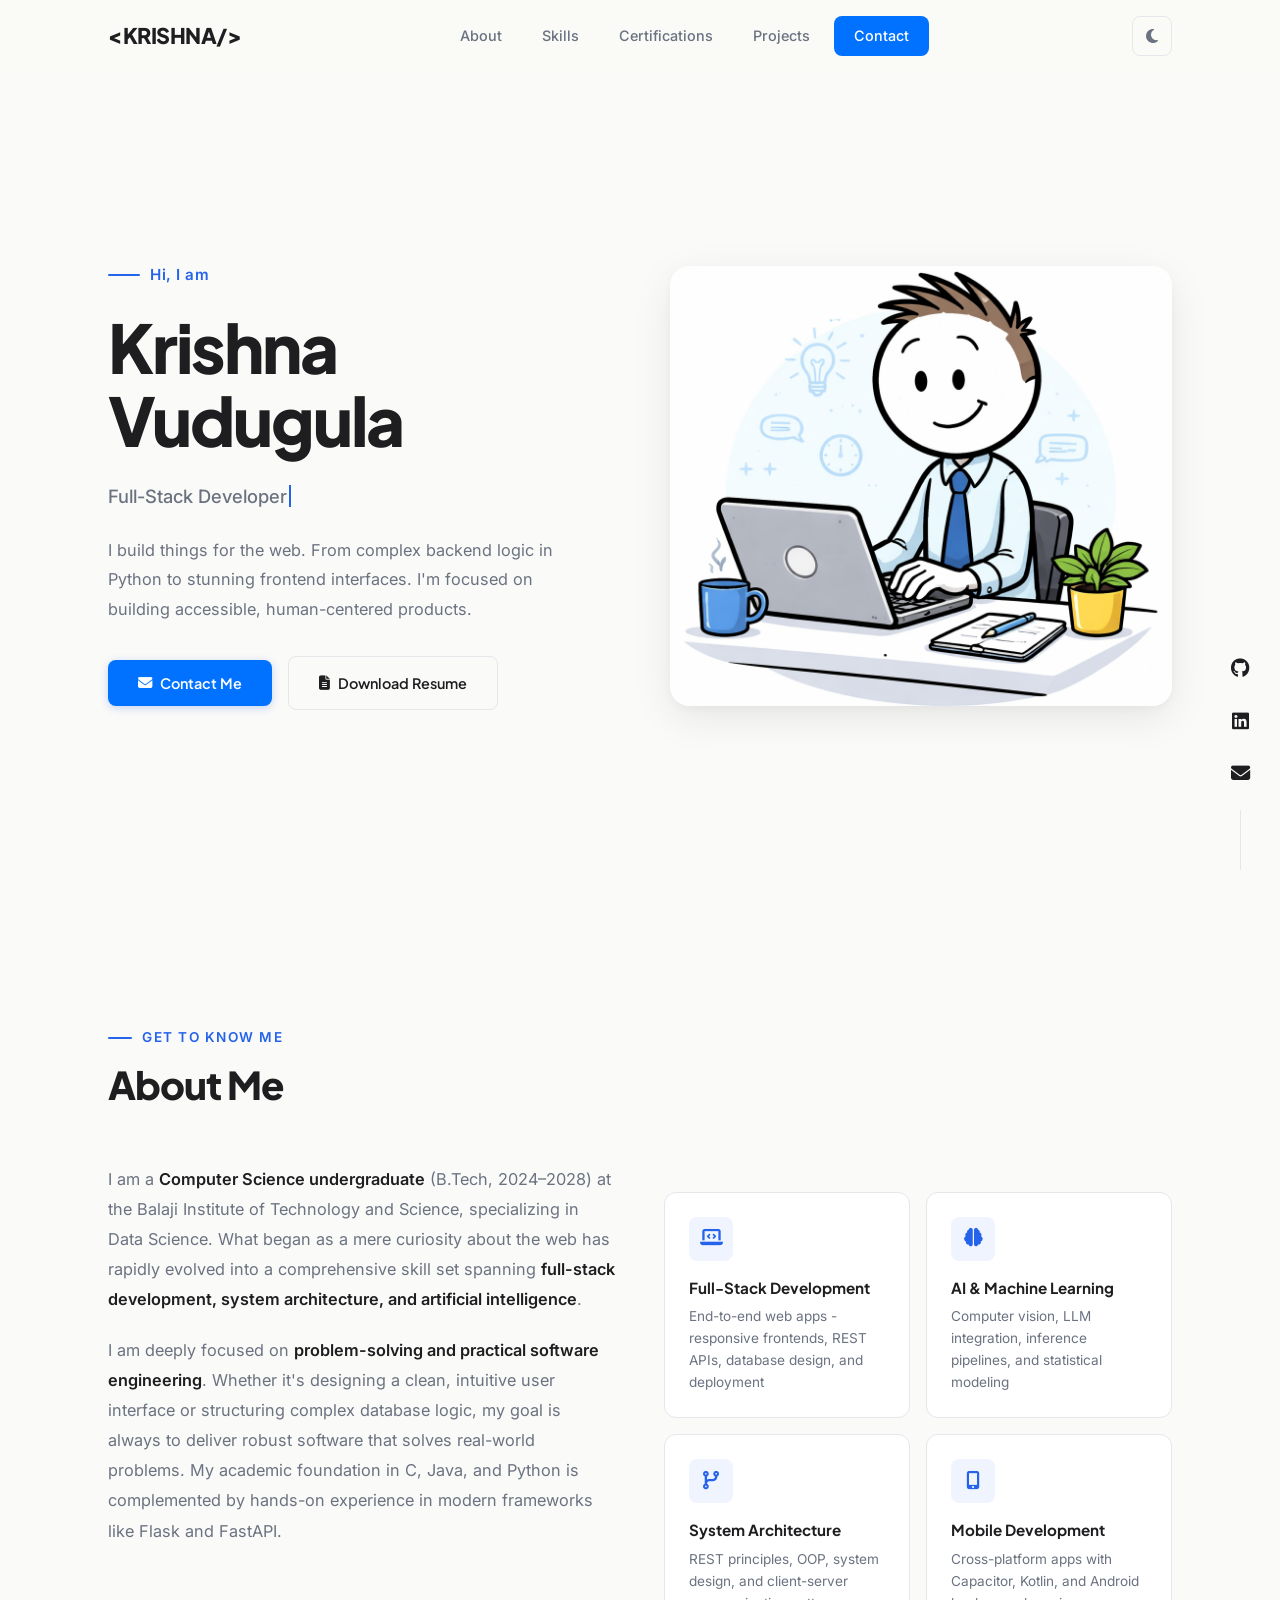
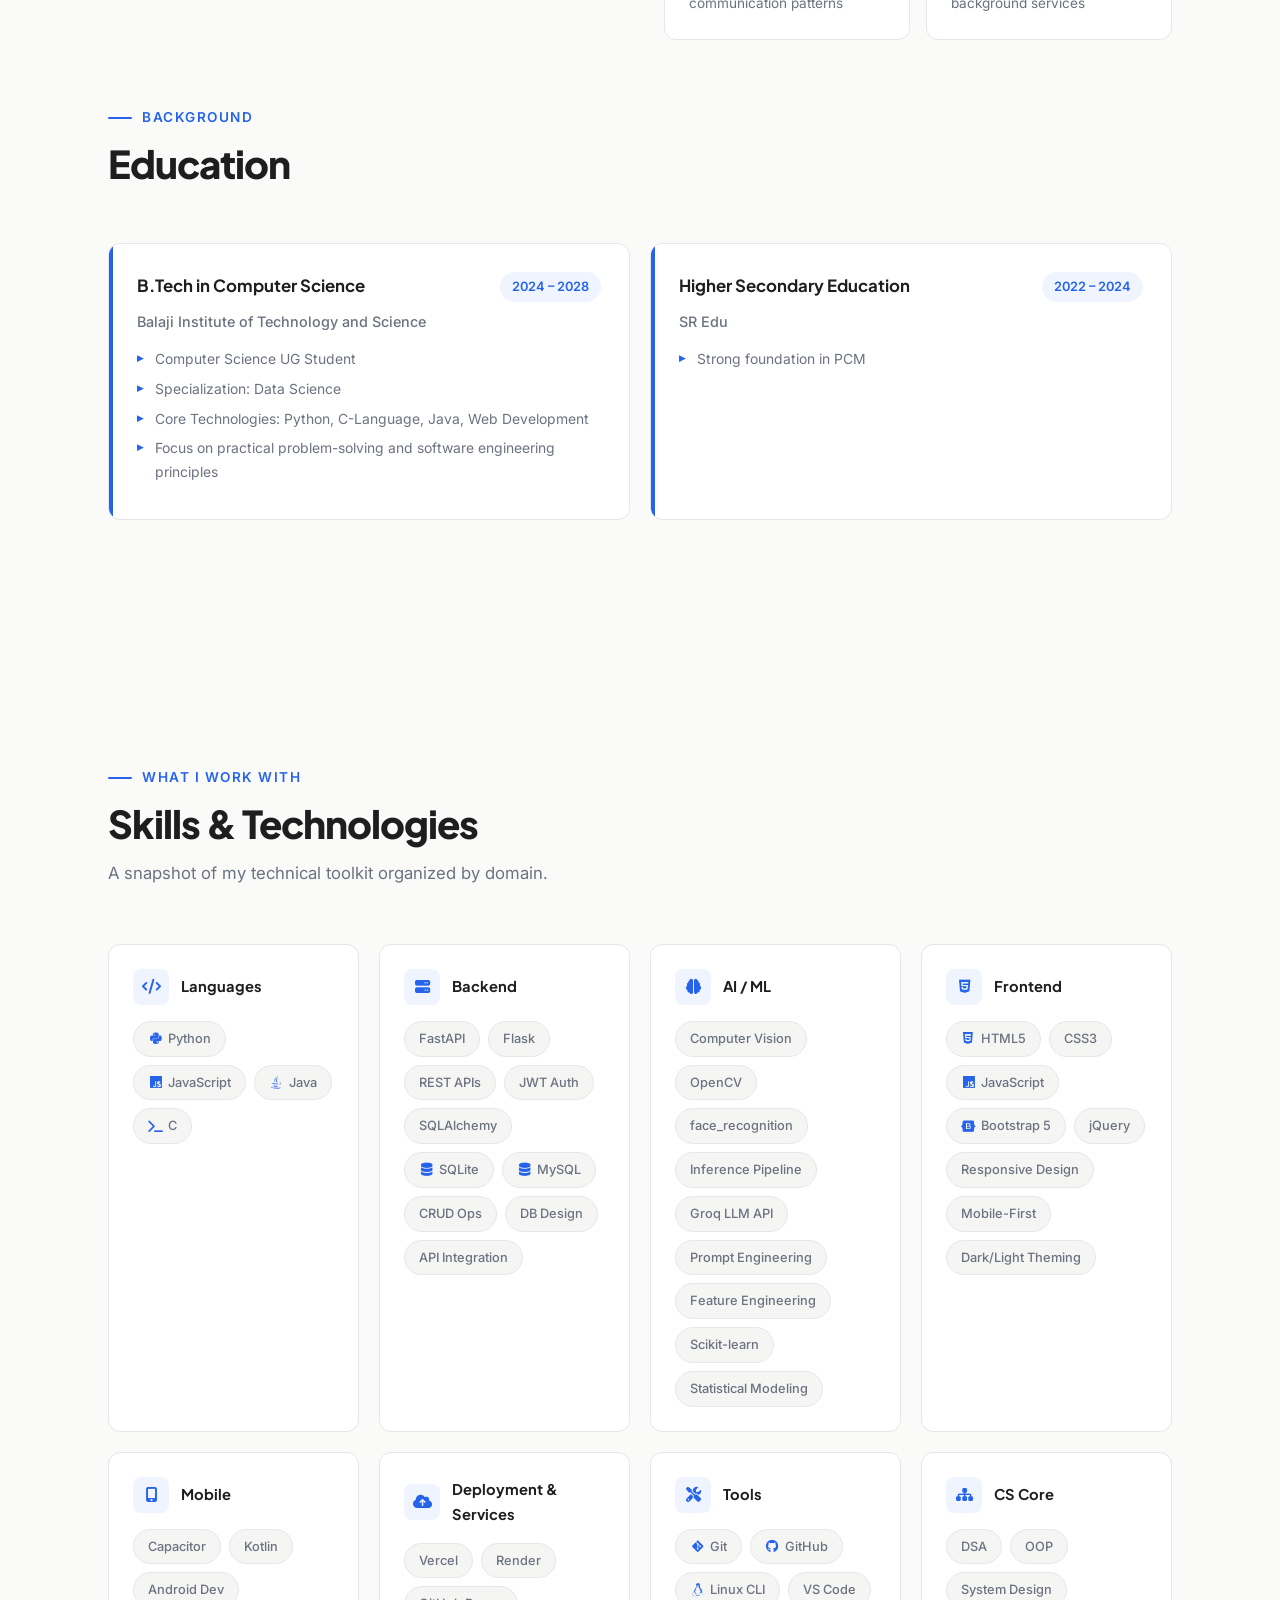
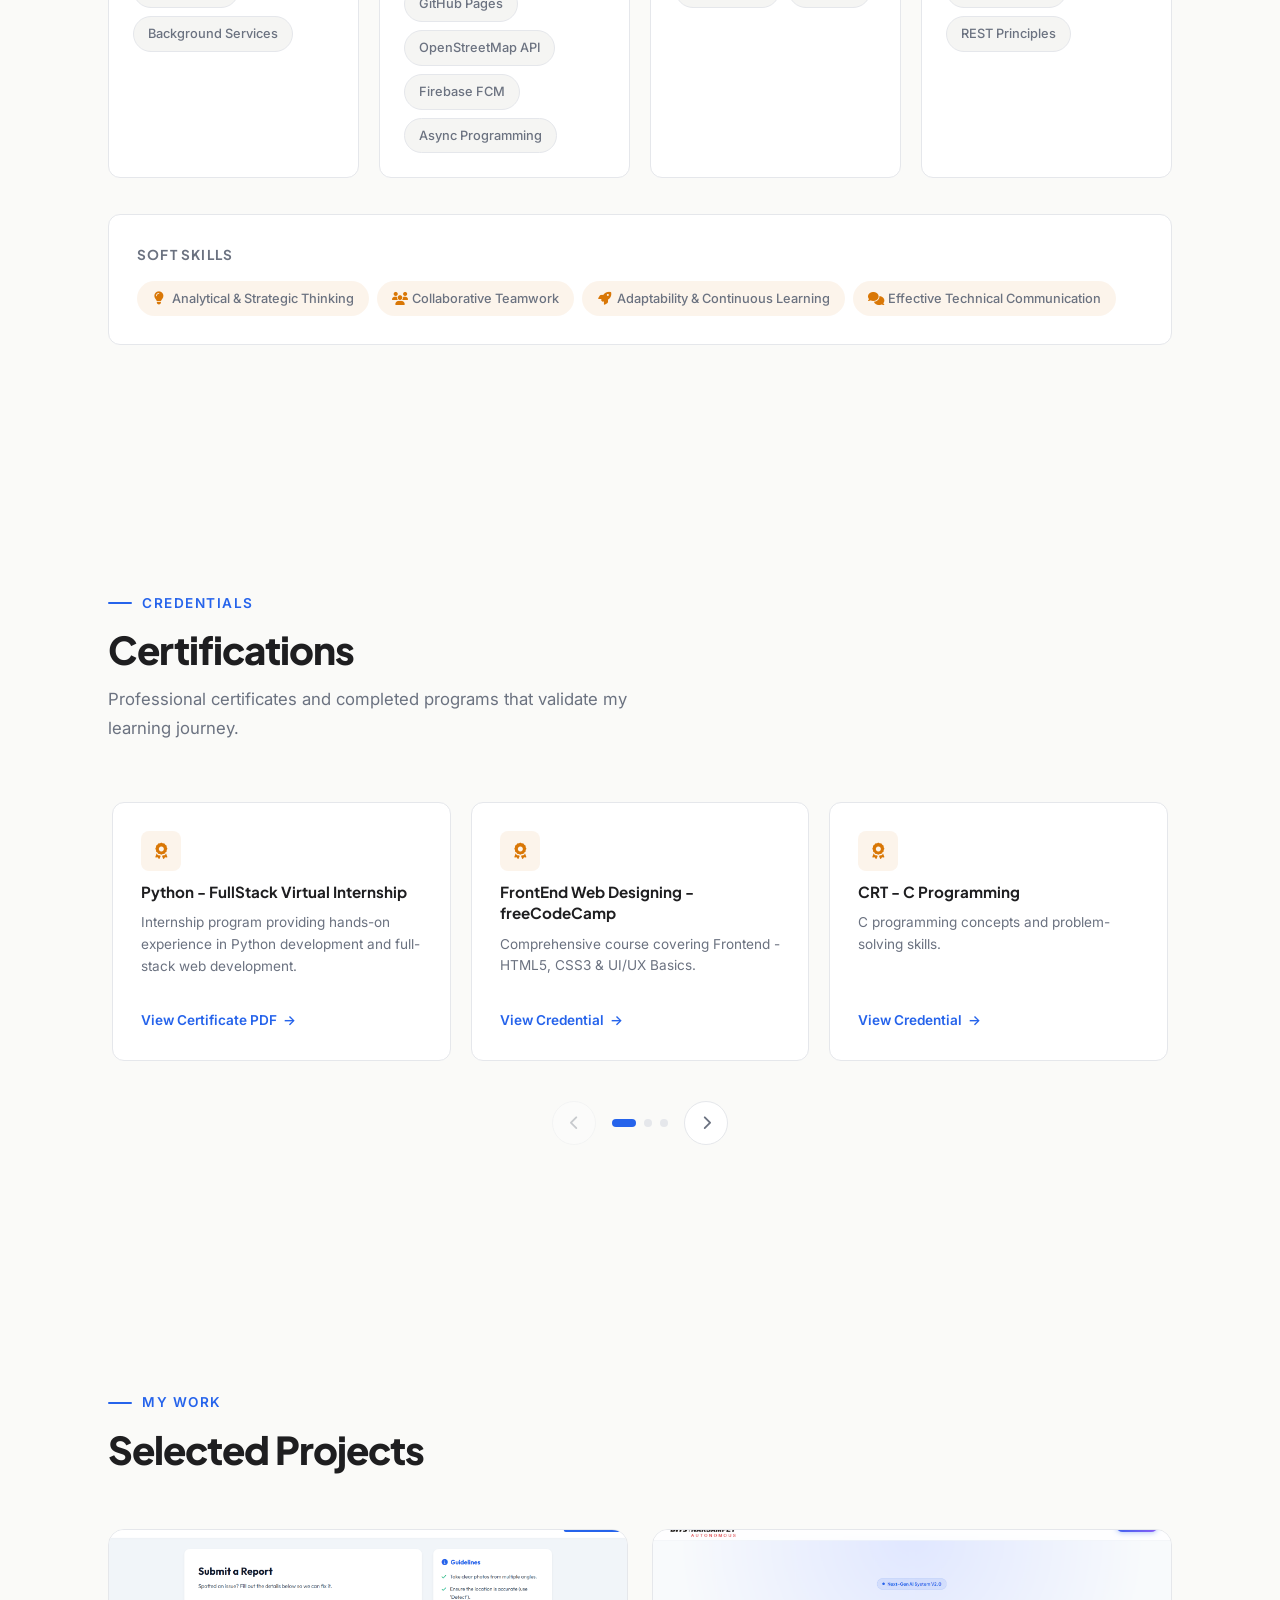
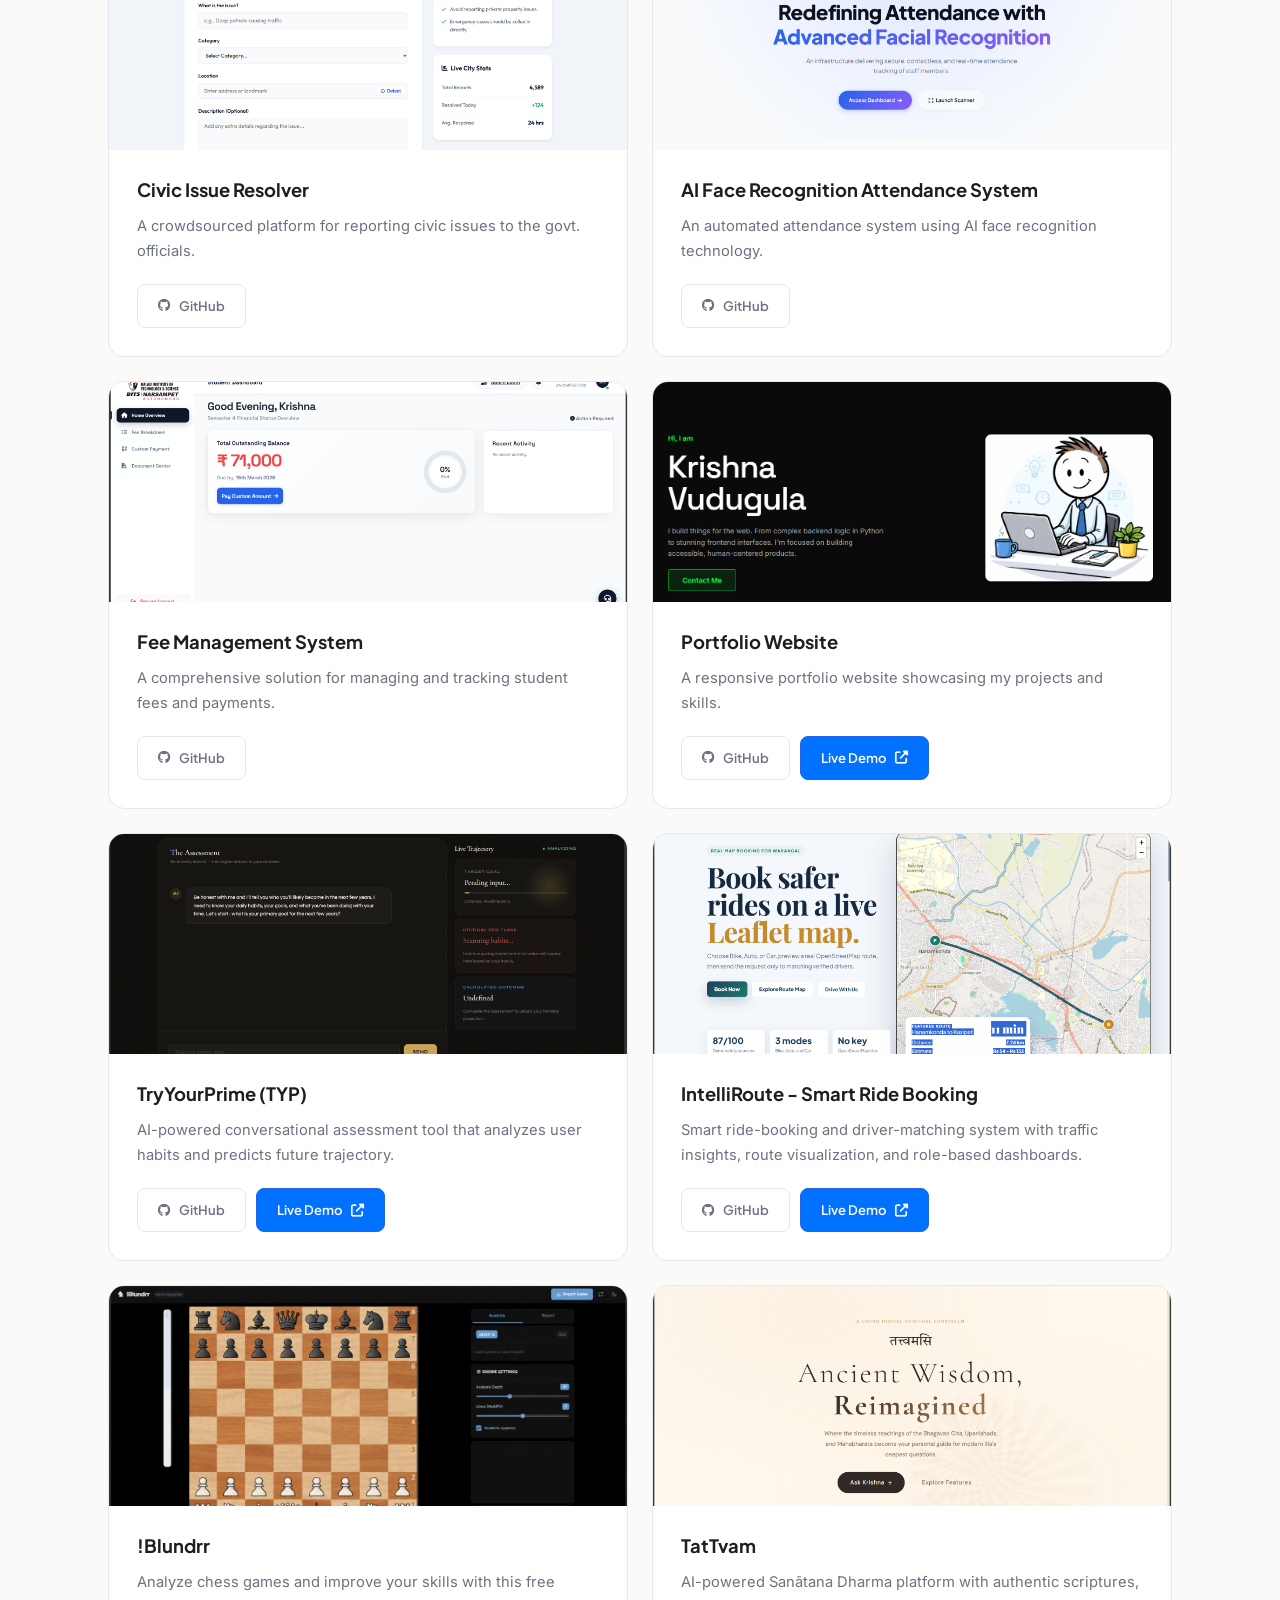
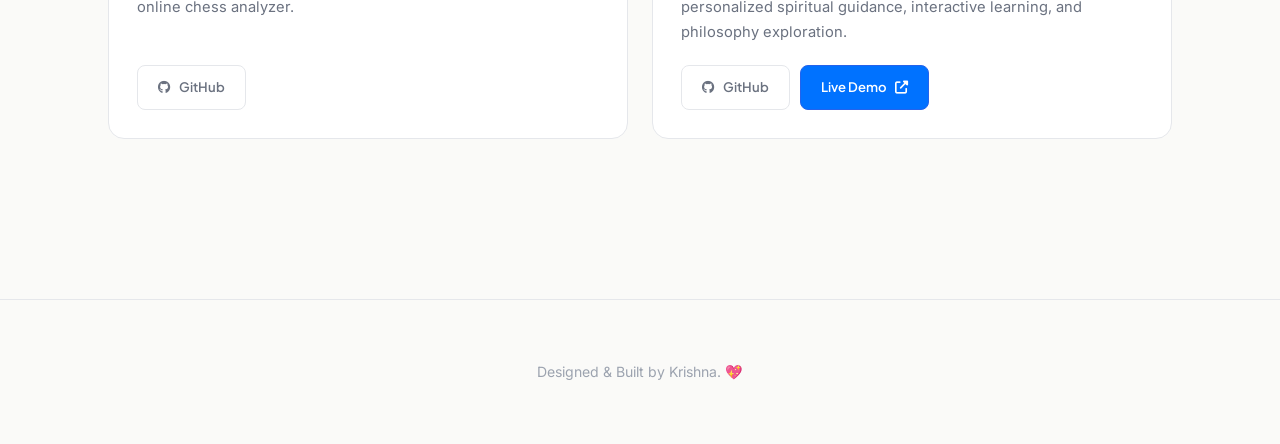
==== portfolio.html @ fb184e6b "Live Demo Added" ====
<!DOCTYPE html>
<html lang="en">
<head>
    <meta charset="UTF-8">
    <meta name="viewport" content="width=device-width, initial-scale=1.0">
    <title>Krishna - Portfolio</title>
    <meta name="description" content="Krishna Vudugula - Computer Science student and full-stack developer. Explore projects, skills, certifications, and more.">
    <link rel="stylesheet" href="https://cdnjs.cloudflare.com/ajax/libs/font-awesome/6.4.0/css/all.min.css">
    <link rel="stylesheet" href="styles.css">
</head>
<body>

    <!-- Scroll Progress Bar -->
    <div id="scroll-progress"></div>

    <!-- Navigation -->
    <nav class="navbar" id="navbar">
        <div class="container">
            <a href="portfolio.html" class="logo">&lt;KRISHNA/&gt;</a>
            <div class="nav-links">
                <a href="#about">About</a>
                <a href="#skills">Skills</a>
                <a href="#certifications">Certifications</a>
                <a href="#projects">Projects</a>
                <a href="#" onclick="openContactModal(); return false;" class="nav-contact-btn">Contact</a>
            </div>
            <div class="nav-actions">
                <button class="theme-toggle" id="theme-toggle" aria-label="Toggle theme">
                    <i class="fas fa-moon"></i>
                </button>
                <button class="hamburger" id="hamburger" aria-label="Open menu">
                    <span></span>
                    <span></span>
                    <span></span>
                </button>
            </div>
        </div>
    </nav>

    <!-- Mobile Navigation -->
    <div class="mobile-nav" id="mobile-nav">
        <a href="#about" onclick="closeMobileNav()">About</a>
        <a href="#skills" onclick="closeMobileNav()">Skills</a>
        <a href="#certifications" onclick="closeMobileNav()">Certifications</a>
        <a href="#projects" onclick="closeMobileNav()">Projects</a>
        <a href="#" onclick="closeMobileNav(); openContactModal(); return false;">Contact</a>
    </div>

    <!-- Hero Section -->
    <section class="hero" id="hero">
        <div class="container">
            <div class="hero-content">
                <span class="hero-greeting">Hi, I am</span>
                <h1 class="hero-name">Krishna<br>Vudugula</h1>
                <p class="hero-tagline" id="hero-tagline"><span class="cursor"></span></p>
                <p class="hero-description">
                    I build things for the web. From complex backend logic in Python to stunning frontend interfaces. I'm focused on building accessible, human-centered products.
                </p>
                <div class="hero-cta">
                    <button onclick="openContactModal()" class="btn-primary">
                        <i class="fas fa-envelope"></i> Contact Me
                    </button>
                    <a href="/resume/Krishna_Resume_2026.pdf" rel="noopener noreferrer" class="btn-outline" download>
                        <i class="fas fa-file-alt"></i> Download Resume
                    </a>
                </div>
            </div>
            <div class="hero-visual">
                <div class="hero-image-wrapper">
                    <img src="pngs/pfp pic.png" alt="Krishna Vudugula">
                </div>
            </div>
        </div>
    </section>

    <!-- About Section -->
    <section class="section" id="about">
        <div class="container">
            <div class="section-header reveal">
                <div class="section-label">Get to know me</div>
                <h2 class="section-title">About Me</h2>
            </div>

            <div class="about-grid">
                <div class="about-text reveal">
                    <p>
                        I am a <strong>Computer Science undergraduate</strong> (B.Tech, 2024–2028) at the Balaji Institute of Technology and Science, specializing in Data Science. What began as a mere curiosity about the web has rapidly evolved into a comprehensive skill set spanning <strong>full-stack development, system architecture, and artificial intelligence</strong>.
                    </p>
                    <p>
                        I am deeply focused on <strong>problem-solving and practical software engineering</strong>. Whether it's designing a clean, intuitive user interface or structuring complex database logic, my goal is always to deliver robust software that solves real-world problems. My academic foundation in C, Java, and Python is complemented by hands-on experience in modern frameworks like Flask and FastAPI.
                    </p>
                </div>

                <div class="expertise-grid reveal stagger-children">
                    <div class="expertise-card reveal" style="--i:0">
                        <div class="icon"><i class="fas fa-laptop-code"></i></div>
                        <h4>Full-Stack Development</h4>
                        <p>End-to-end web apps - responsive frontends, REST APIs, database design, and deployment</p>
                    </div>
                    <div class="expertise-card reveal" style="--i:1">
                        <div class="icon"><i class="fas fa-brain"></i></div>
                        <h4>AI & Machine Learning</h4>
                        <p>Computer vision, LLM integration, inference pipelines, and statistical modeling</p>
                    </div>
                    <div class="expertise-card reveal" style="--i:2">
                        <div class="icon"><i class="fas fa-code-branch"></i></div>
                        <h4>System Architecture</h4>
                        <p>REST principles, OOP, system design, and client-server communication patterns</p>
                    </div>
                    <div class="expertise-card reveal" style="--i:3">
                        <div class="icon"><i class="fas fa-mobile-alt"></i></div>
                        <h4>Mobile Development</h4>
                        <p>Cross-platform apps with Capacitor, Kotlin, and Android background services</p>
                    </div>
                </div>
            </div>

            <!-- Education -->
            <div class="education-block reveal">
                <div class="section-header">
                    <div class="section-label">Background</div>
                    <h2 class="section-title">Education</h2>
                </div>

                <div class="education-grid stagger-children">
                    <div class="edu-card reveal" style="--i:0">
                        <div class="edu-card-header">
                            <div class="edu-degree">B.Tech in Computer Science</div>
                            <span class="edu-year">2024 – 2028</span>
                        </div>
                        <div class="edu-institution">Balaji Institute of Technology and Science</div>
                        <ul class="edu-details">
                            <li>Computer Science UG Student</li>
                            <li>Specialization: Data Science</li>
                            <li>Core Technologies: Python, C-Language, Java, Web Development</li>
                            <li>Focus on practical problem-solving and software engineering principles</li>
                        </ul>
                    </div>

                    <div class="edu-card reveal" style="--i:1">
                        <div class="edu-card-header">
                            <div class="edu-degree">Higher Secondary Education</div>
                            <span class="edu-year">2022 – 2024</span>
                        </div>
                        <div class="edu-institution">SR Edu</div>
                        <ul class="edu-details">
                            <li>Strong foundation in PCM</li>
                        </ul>
                    </div>
                </div>
            </div>
        </div>
    </section>

    <!-- Skills Section -->
    <section class="section" id="skills">
        <div class="container">
            <div class="section-header reveal">
                <div class="section-label">What I Work With</div>
                <h2 class="section-title">Skills & Technologies</h2>
                <p class="section-subtitle">A snapshot of my technical toolkit organized by domain.</p>
            </div>

            <div class="skills-grid reveal stagger-children">

                <!-- Languages -->
                <div class="skill-group-card reveal" style="--i:0">
                    <div class="skill-group-header">
                        <div class="skill-group-icon"><i class="fas fa-code"></i></div>
                        <h3 class="skill-group-title">Languages</h3>
                    </div>
                    <div class="skill-pills">
                        <span class="skill-pill"><i class="fab fa-python"></i> Python</span>
                        <span class="skill-pill"><i class="fab fa-js"></i> JavaScript</span>
                        <span class="skill-pill"><i class="fab fa-java"></i> Java</span>
                        <span class="skill-pill"><i class="fas fa-terminal"></i> C</span>
                    </div>
                </div>

                <!-- Backend -->
                <div class="skill-group-card reveal" style="--i:1">
                    <div class="skill-group-header">
                        <div class="skill-group-icon"><i class="fas fa-server"></i></div>
                        <h3 class="skill-group-title">Backend</h3>
                    </div>
                    <div class="skill-pills">
                        <span class="skill-pill">FastAPI</span>
                        <span class="skill-pill">Flask</span>
                        <span class="skill-pill">REST APIs</span>
                        <span class="skill-pill">JWT Auth</span>
                        <span class="skill-pill">SQLAlchemy</span>
                        <span class="skill-pill"><i class="fas fa-database"></i> SQLite</span>
                        <span class="skill-pill"><i class="fas fa-database"></i> MySQL</span>
                        <span class="skill-pill">CRUD Ops</span>
                        <span class="skill-pill">DB Design</span>
                        <span class="skill-pill">API Integration</span>
                    </div>
                </div>

                <!-- AI / ML -->
                <div class="skill-group-card reveal" style="--i:2">
                    <div class="skill-group-header">
                        <div class="skill-group-icon"><i class="fas fa-brain"></i></div>
                        <h3 class="skill-group-title">AI / ML</h3>
                    </div>
                    <div class="skill-pills">
                        <span class="skill-pill">Computer Vision</span>
                        <span class="skill-pill">OpenCV</span>
                        <span class="skill-pill">face_recognition</span>
                        <span class="skill-pill">Inference Pipeline</span>
                        <span class="skill-pill">Groq LLM API</span>
                        <span class="skill-pill">Prompt Engineering</span>
                        <span class="skill-pill">Feature Engineering</span>
                        <span class="skill-pill">Scikit-learn</span>
                        <span class="skill-pill">Statistical Modeling</span>
                    </div>
                </div>

                <!-- Frontend -->
                <div class="skill-group-card reveal" style="--i:3">
                    <div class="skill-group-header">
                        <div class="skill-group-icon"><i class="fab fa-html5"></i></div>
                        <h3 class="skill-group-title">Frontend</h3>
                    </div>
                    <div class="skill-pills">
                        <span class="skill-pill"><i class="fab fa-html5"></i> HTML5</span>
                        <span class="skill-pill">CSS3</span>
                        <span class="skill-pill"><i class="fab fa-js"></i> JavaScript</span>
                        <span class="skill-pill"><i class="fab fa-bootstrap"></i> Bootstrap 5</span>
                        <span class="skill-pill">jQuery</span>
                        <span class="skill-pill">Responsive Design</span>
                        <span class="skill-pill">Mobile-First</span>
                        <span class="skill-pill">Dark/Light Theming</span>
                    </div>
                </div>

                <!-- Mobile -->
                <div class="skill-group-card reveal" style="--i:4">
                    <div class="skill-group-header">
                        <div class="skill-group-icon"><i class="fas fa-mobile-alt"></i></div>
                        <h3 class="skill-group-title">Mobile</h3>
                    </div>
                    <div class="skill-pills">
                        <span class="skill-pill">Capacitor</span>
                        <span class="skill-pill">Kotlin</span>
                        <span class="skill-pill">Android Dev</span>
                        <span class="skill-pill">Background Services</span>
                    </div>
                </div>

                <!-- Deployment & Services -->
                <div class="skill-group-card reveal" style="--i:5">
                    <div class="skill-group-header">
                        <div class="skill-group-icon"><i class="fas fa-cloud-upload-alt"></i></div>
                        <h3 class="skill-group-title">Deployment & Services</h3>
                    </div>
                    <div class="skill-pills">
                        <span class="skill-pill">Vercel</span>
                        <span class="skill-pill">Render</span>
                        <span class="skill-pill">GitHub Pages</span>
                        <span class="skill-pill">OpenStreetMap API</span>
                        <span class="skill-pill">Firebase FCM</span>
                        <span class="skill-pill">Async Programming</span>
                    </div>
                </div>

                <!-- Tools -->
                <div class="skill-group-card reveal" style="--i:6">
                    <div class="skill-group-header">
                        <div class="skill-group-icon"><i class="fas fa-tools"></i></div>
                        <h3 class="skill-group-title">Tools</h3>
                    </div>
                    <div class="skill-pills">
                        <span class="skill-pill"><i class="fab fa-git-alt"></i> Git</span>
                        <span class="skill-pill"><i class="fab fa-github"></i> GitHub</span>
                        <span class="skill-pill"><i class="fab fa-linux"></i> Linux CLI</span>
                        <span class="skill-pill">VS Code</span>
                    </div>
                </div>

                <!-- CS Core -->
                <div class="skill-group-card reveal" style="--i:7">
                    <div class="skill-group-header">
                        <div class="skill-group-icon"><i class="fas fa-sitemap"></i></div>
                        <h3 class="skill-group-title">CS Core</h3>
                    </div>
                    <div class="skill-pills">
                        <span class="skill-pill">DSA</span>
                        <span class="skill-pill">OOP</span>
                        <span class="skill-pill">System Design</span>
                        <span class="skill-pill">REST Principles</span>
                    </div>
                </div>

            </div>

            <!-- Soft Skills -->
            <div class="soft-skills-bar reveal">
                <div class="skill-category-label">Soft Skills</div>
                <div class="skill-pills">
                    <span class="skill-pill soft"><i class="fas fa-lightbulb"></i> Analytical & Strategic Thinking</span>
                    <span class="skill-pill soft"><i class="fas fa-users"></i> Collaborative Teamwork</span>
                    <span class="skill-pill soft"><i class="fas fa-rocket"></i> Adaptability & Continuous Learning</span>
                    <span class="skill-pill soft"><i class="fas fa-comments"></i> Effective Technical Communication</span>
                </div>
            </div>
        </div>
    </section>

    <!-- Certifications Section -->
    <section class="section" id="certifications">
        <div class="container">
            <div class="section-header reveal">
                <div class="section-label">Credentials</div>
                <h2 class="section-title">Certifications</h2>
                <p class="section-subtitle">Professional certificates and completed programs that validate my learning journey.</p>
            </div>

            <div class="cert-carousel-wrapper reveal" id="cert-carousel">
                <div class="cert-carousel-track" id="cert-track">
                    <!-- Pages are built dynamically by JS -->
                </div>

                <div class="cert-controls">
                    <button class="cert-arrow" id="cert-prev" aria-label="Previous certifications">
                        <i class="fas fa-chevron-left"></i>
                    </button>
                    <div class="cert-dots" id="cert-dots"></div>
                    <button class="cert-arrow" id="cert-next" aria-label="Next certifications">
                        <i class="fas fa-chevron-right"></i>
                    </button>
                </div>
            </div>
        </div>
    </section>

    <!-- Projects Section -->
    <section class="section" id="projects">
        <div class="container">
            <div class="section-header reveal">
                <div class="section-label">My Work</div>
                <h2 class="section-title">Selected Projects</h2>
            </div>

            <div class="projects-grid stagger-children">
                <!-- Project 1: Civic Issue Resolver -->
                <div class="project-card reveal" style="--i:0">
                    <div class="project-card-image">
                        <img src="pngs/civic.png" alt="Civic Issue Resolver">
                    </div>
                    <div class="project-card-body">
                        <h3 class="project-card-title">Civic Issue Resolver</h3>
                        <p class="project-card-desc">A crowdsourced platform for reporting civic issues to the govt. officials.</p>
                        <div class="project-card-actions">
                            <a href="https://github.com/krishnavudugula/CivicResponse" target="_blank" rel="noopener noreferrer" class="project-btn project-btn-github">
                                <i class="fab fa-github"></i> GitHub
                            </a>
                        </div>
                    </div>
                </div>

                <!-- Project 2: AI Face Recognition -->
                <div class="project-card reveal" style="--i:1">
                    <div class="project-card-image">
                        <img src="pngs/facerecog.png" alt="AI Face Recognition Employee Attendance System">
                    </div>
                    <div class="project-card-body">
                        <h3 class="project-card-title">AI Face Recognition Attendance System</h3>
                        <p class="project-card-desc">An automated attendance system using AI face recognition technology.</p>
                        <div class="project-card-actions">
                            <a href="https://github.com/krishnavudugula/face_recognition_attendance" target="_blank" rel="noopener noreferrer" class="project-btn project-btn-github">
                                <i class="fab fa-github"></i> GitHub
                            </a>
                        </div>
                    </div>
                </div>

                <!-- Project 3: Fee Management System -->
                <div class="project-card reveal" style="--i:2">
                    <div class="project-card-image">
                        <img src="pngs/fee_management.png" alt="Fee Management System">
                    </div>
                    <div class="project-card-body">
                        <h3 class="project-card-title">Fee Management System</h3>
                        <p class="project-card-desc">A comprehensive solution for managing and tracking student fees and payments.</p>
                        <div class="project-card-actions">
                            <a href="https://github.com/krishnavudugula/fee_management_system" target="_blank" rel="noopener noreferrer" class="project-btn project-btn-github">
                                <i class="fab fa-github"></i> GitHub
                            </a>
                        </div>
                    </div>
                </div>

                <!-- Project 4: Portfolio Website -->
                <div class="project-card reveal" style="--i:3">
                    <div class="project-card-image">
                        <img src="pngs/portfolio.png" alt="Portfolio Website">
                    </div>
                    <div class="project-card-body">
                        <h3 class="project-card-title">Portfolio Website</h3>
                        <p class="project-card-desc">A responsive portfolio website showcasing my projects and skills.</p>
                        <div class="project-card-actions">
                            <a href="https://github.com/krishnavudugula/My_Portfolio" target="_blank" rel="noopener noreferrer" class="project-btn project-btn-github">
                                <i class="fab fa-github"></i> GitHub
                            </a>
                            <a href="https://krishnavudugula.github.io/My_Portfolio/portfolio.html" class="project-btn project-btn-live">
                                Live Demo <i class="fas fa-external-link-alt"></i>
                            </a>
                        </div>
                    </div>
                </div>

                <!-- Project 5: TryYourPrime -->
                <div class="project-card reveal" style="--i:4">
                    <div class="project-card-image">
                        <img src="pngs/TryYourPrime.png" alt="TryYourPrime">
                    </div>
                    <div class="project-card-body">
                        <h3 class="project-card-title">TryYourPrime (TYP)</h3>
                        <p class="project-card-desc">AI-powered conversational assessment tool that analyzes user habits and predicts future trajectory.</p>
                        <div class="project-card-actions">
                            <a href="https://github.com/krishnavudugula/Try_Your_Prime" target="_blank" rel="noopener noreferrer" class="project-btn project-btn-github">
                                <i class="fab fa-github"></i> GitHub
                            </a>
                            <a href="https://try-your-prime.vercel.app" class="project-btn project-btn-live">
                                Live Demo <i class="fas fa-external-link-alt"></i>
                            </a>
                        </div>
                    </div>
                </div>

                <!-- Project 6: IntelliRoute -->
                <div class="project-card reveal" style="--i:5">
                    <div class="project-card-image">
                        <img src="pngs/IntelliRoute.png" alt="IntelliRoute">
                    </div>
                    <div class="project-card-body">
                        <h3 class="project-card-title">IntelliRoute - Smart Ride Booking</h3>
                        <p class="project-card-desc">Smart ride-booking and driver-matching system with traffic insights, route visualization, and role-based dashboards.</p>
                        <div class="project-card-actions">
                            <a href="https://github.com/krishnavudugula/IntelliRoute-SmartRideBooking-" target="_blank" rel="noopener noreferrer" class="project-btn project-btn-github">
                                <i class="fab fa-github"></i> GitHub
                            </a>
                            <a href="https://intelliroute-smart-ride-booking.onrender.com/" class="project-btn project-btn-live">
                                Live Demo <i class="fas fa-external-link-alt"></i>
                            </a>
                        </div>
                    </div>
                </div>

                <div class="project-card reveal" style="--i:5">
                    <div class="project-card-image">
                        <img src="pngs/chess_analyser.jpg" alt="Free Chess Analyser">
                    </div>
                    <div class="project-card-body">
                        <h3 class="project-card-title">!Blundrr</h3>
                        <p class="project-card-desc">Analyze chess games and improve your skills with this free online chess analyzer.</p>
                        <div class="project-card-actions">
                            <a href="https://github.com/krishnavudugula/Chess_Analyser" target="_blank" rel="noopener noreferrer" class="project-btn project-btn-github">
                                <i class="fab fa-github"></i> GitHub
                            </a>
                        </div>
                    </div>
                </div>

                
                <div class="project-card reveal" style="--i:5">
                    <div class="project-card-image">
                        <img src="pngs/TatTvam.png" alt="TatTvam">
                    </div>
                    <div class="project-card-body">
                        <h3 class="project-card-title">TatTvam</h3>
                        <p class="project-card-desc">AI-powered Sanātana Dharma platform with authentic scriptures, personalized spiritual guidance, interactive learning, and philosophy exploration.</p>
                        <div class="project-card-actions">
                            <a href="https://github.com/krishnavudugula/TatTvam" target="_blank" rel="noopener noreferrer" class="project-btn project-btn-github">
                                <i class="fab fa-github"></i> GitHub
                            </a>
                            <a href="https://tat-tvam.vercel.app/" class="project-btn project-btn-live">
                                Live Demo <i class="fas fa-external-link-alt"></i>
                            </a>
                        </div>
                    </div>
                </div>

            </div>
        </div>
    </section>

    <!-- Contact Modal -->
    <div class="contact-modal-overlay" id="contact-modal">
        <div class="contact-modal">
            <button class="contact-modal-close" onclick="closeContactModal()" aria-label="Close">
                <i class="fas fa-times"></i>
            </button>
            <div class="contact-modal-header">
                <div class="contact-modal-icon">
                    <i class="fas fa-paper-plane"></i>
                </div>
                <h3 class="contact-modal-title">Get In Touch</h3>
                <p class="contact-modal-subtitle">Choose your preferred way to connect</p>
            </div>
            <div class="contact-modal-links">
                <a href="mailto:krishnavudugula2005@gmail.com" class="contact-link contact-link-email">
                    <div class="contact-link-icon"><i class="fas fa-envelope"></i></div>
                    <div class="contact-link-info">
                        <span class="contact-link-label">Email</span>
                        <span class="contact-link-value">krishnavudugula2005@gmail.com</span>
                    </div>
                    <i class="fas fa-arrow-right contact-link-arrow"></i>
                </a>
                <a href="https://linkedin.com/in/krishna-vudugula" target="_blank" class="contact-link contact-link-linkedin">
                    <div class="contact-link-icon"><i class="fab fa-linkedin-in"></i></div>
                    <div class="contact-link-info">
                        <span class="contact-link-label">LinkedIn</span>
                        <span class="contact-link-value">krishna-vudugula</span>
                    </div>
                    <i class="fas fa-arrow-right contact-link-arrow"></i>
                </a>
                <a href="https://github.com/krishnavudugula" target="_blank" class="contact-link contact-link-github">
                    <div class="contact-link-icon"><i class="fab fa-github"></i></div>
                    <div class="contact-link-info">
                        <span class="contact-link-label">GitHub</span>
                        <span class="contact-link-value">krishnavudugula</span>
                    </div>
                    <i class="fas fa-arrow-right contact-link-arrow"></i>
                </a>
                <a href="/resume/Krishna_Resume_2026.pdf" download class="contact-link contact-link-resume">
                    <div class="contact-link-icon"><i class="fas fa-file-alt"></i></div>
                    <div class="contact-link-info">
                        <span class="contact-link-label">Resume</span>
                        <span class="contact-link-value">Download PDF</span>
                    </div>
                    <i class="fas fa-arrow-right contact-link-arrow"></i>
                </a>
            </div>
        </div>
    </div>

    <!-- Footer -->
    <footer class="footer">
        <div class="container">
            <div class="footer-content">
                <p class="footer-credit">Designed &amp; Built by Krishna. 💖</p>
            </div>
        </div>
    </footer>
    <div class="social-bar">
            <a href="https://github.com/krishnavudugula" class="social-icon" target="_blank"><i class="fab fa-github"></i></a>
            <a href="https://linkedin.com/in/krishna-vudugula" class="social-icon" target="_blank"><i class="fab fa-linkedin"></i></a>
            <a href="mailto:krishnavudugula2005@gmail.com" class="social-icon"><i class="fas fa-envelope"></i></a>
        </div>

    <script>
    /* ==================================================================
    ================================================================== */
    const certifications = [
        {
            title: "Python - FullStack Virtual Internship",
            desc: "Internship program providing hands-on experience in Python development and full-stack web development.",
            link: "certificates/Python_FS.pdf",
            linkText: "View Certificate PDF",
            external: false
        },
        {
            title: "FrontEnd Web Designing - freeCodeCamp",
            desc: "Comprehensive course covering Frontend - HTML5, CSS3 & UI/UX Basics.",
            link: "http://freecodecamp.org/certification/krishna__vudugula/responsive-web-design-v9",
            linkText: "View Credential",
            external: true
        },
        {
            title: "CRT - C Programming",
            desc: "C programming concepts and problem-solving skills.",
            link: "https://bitswgl.codetantra.com/cert/certificate.jsp?certId=CT1473-uuJQ7vd-cpv",
            linkText: "View Credential",
            external: true
        },
        {
            title: "Machine Learning Statistical Foundations",
            desc: "Professional Certificate by Wolfram Research.",
            link: "https://lnkd.in/gnRWarQ7",
            linkText: "View Credential",
            external: true
        },
        {
            title: "AI Foundations: Machine Learning",
            desc: "Certification course covering machine learning foundations and core artificial intelligence concepts.",
            link: "certificates/ai-foundations-machine-learning-certificate.pdf",
            linkText: "View Certificate PDF",
            external: false
        },
        {
            title: "CodSoft AI Internship",
            desc: "Internship certificate recognizing hands-on work and learning in artificial intelligence through the CodSoft program.",
            link: "certificates/codsoft-ai-internship-certificate.pdf",
            linkText: "View Certificate PDF",
            external: false
        },
        {
            title: "Machine Learning & Data Science Internship",
            desc: "Internship program providing hands-on experience in Machine Learning and Data Science.",
            link: "certificates/ML&DS_Internship_Course_Certificate.pdf",
            linkText: "View Certificate PDF",
            external: false
        },
        {
            title: "Code Unnati - Edunet Foundation",
            desc: "Training on Python, OOP, Data Analytics, DBMS, DSA and Competitive Coding under Code Unnati Program 2025-2026.",
            link: "certificates/CodeUnnati_Certificate.pdf",
            linkText: "View Certificate PDF",
            external: false
        }
    ];

    /* ==================================================================
       CERTIFICATION CAROUSEL
    ================================================================== */
    function getCardsPerPage() {
        if (window.innerWidth <= 640) return 1;
        if (window.innerWidth <= 968) return 2;
        return 3;
    }

    let currentPage = 0;
    let totalPages = 0;

    function buildCarousel() {
        const track = document.getElementById('cert-track');
        const dotsContainer = document.getElementById('cert-dots');
        const perPage = getCardsPerPage();
        totalPages = Math.ceil(certifications.length / perPage);
        currentPage = Math.min(currentPage, totalPages - 1);

        track.innerHTML = '';
        dotsContainer.innerHTML = '';

        for (let p = 0; p < totalPages; p++) {
            const page = document.createElement('div');
            page.className = 'cert-carousel-page';

            const start = p * perPage;
            const end = Math.min(start + perPage, certifications.length);

            for (let i = start; i < end; i++) {
                const cert = certifications[i];
                page.innerHTML += `
                    <div class="cert-card">
                        <div class="cert-card-icon"><i class="fas fa-award"></i></div>
                        <div class="cert-card-title">${cert.title}</div>
                        <div class="cert-card-desc">${cert.desc}</div>
                        <a href="${cert.link}" class="cert-card-link" target="_blank" ${cert.external ? '' : 'rel="noopener noreferrer"'}>${cert.linkText}</a>
                    </div>
                `;
            }
            track.appendChild(page);

            const dot = document.createElement('button');
            dot.className = 'cert-dot' + (p === currentPage ? ' active' : '');
            dot.setAttribute('aria-label', `Go to page ${p + 1}`);
            dot.addEventListener('click', () => goToPage(p));
            dotsContainer.appendChild(dot);
        }

        updateCarousel();
    }

    function goToPage(page) {
        currentPage = page;
        updateCarousel();
    }

    function updateCarousel() {
        const track = document.getElementById('cert-track');
        track.style.transform = `translateX(-${currentPage * 100}%)`;

        document.querySelectorAll('.cert-dot').forEach((dot, i) => {
            dot.classList.toggle('active', i === currentPage);
        });

        document.getElementById('cert-prev').disabled = currentPage === 0;
        document.getElementById('cert-next').disabled = currentPage === totalPages - 1;
    }

    document.getElementById('cert-prev').addEventListener('click', () => {
        if (currentPage > 0) goToPage(currentPage - 1);
    });
    document.getElementById('cert-next').addEventListener('click', () => {
        if (currentPage < totalPages - 1) goToPage(currentPage + 1);
    });

    // Rebuild on resize
    let resizeTimeout;
    window.addEventListener('resize', () => {
        clearTimeout(resizeTimeout);
        resizeTimeout = setTimeout(buildCarousel, 200);
    });

    buildCarousel();

    /* ==================================================================
       THEME TOGGLE
    ================================================================== */
    const themeToggle = document.getElementById('theme-toggle');
    const themeIcon = themeToggle.querySelector('i');

    // Check saved preference
    if (localStorage.getItem('theme') === 'dark') {
        document.body.classList.add('dark-mode');
        themeIcon.classList.replace('fa-moon', 'fa-sun');
    }

    themeToggle.addEventListener('click', () => {
        document.body.classList.toggle('dark-mode');
        const isDark = document.body.classList.contains('dark-mode');
        themeIcon.classList.replace(isDark ? 'fa-moon' : 'fa-sun', isDark ? 'fa-sun' : 'fa-moon');
        localStorage.setItem('theme', isDark ? 'dark' : 'light');
    });

    /* ==================================================================
       MOBILE HAMBURGER MENU
    ================================================================== */
    const hamburger = document.getElementById('hamburger');
    const mobileNav = document.getElementById('mobile-nav');

    hamburger.addEventListener('click', () => {
        hamburger.classList.toggle('active');
        mobileNav.classList.toggle('open');
        document.body.style.overflow = mobileNav.classList.contains('open') ? 'hidden' : '';
    });

    function closeMobileNav() {
        hamburger.classList.remove('active');
        mobileNav.classList.remove('open');
        document.body.style.overflow = '';
    }

    /* ==================================================================
       SCROLL PROGRESS BAR
    ================================================================== */
    const progressBar = document.getElementById('scroll-progress');
    window.addEventListener('scroll', () => {
        const scrollTop = window.scrollY;
        const docHeight = document.documentElement.scrollHeight - window.innerHeight;
        const progress = docHeight > 0 ? (scrollTop / docHeight) * 100 : 0;
        progressBar.style.width = progress + '%';
    });

    /* ==================================================================
       NAVBAR SCROLL EFFECT
    ================================================================== */
    const navbar = document.getElementById('navbar');
    window.addEventListener('scroll', () => {
        navbar.classList.toggle('scrolled', window.scrollY > 20);
    });

    /* ==================================================================
       SCROLL REVEAL ANIMATIONS
    ================================================================== */
    const revealObserver = new IntersectionObserver((entries) => {
        entries.forEach(entry => {
            if (entry.isIntersecting) {
                entry.target.classList.add('visible');
                revealObserver.unobserve(entry.target);
            }
        });
    }, {
        threshold: 0.12,
        rootMargin: '0px 0px -40px 0px'
    });

    document.querySelectorAll('.reveal').forEach(el => revealObserver.observe(el));

    /* ==================================================================
       HERO TYPING ANIMATION
    ================================================================== */
    const taglines = [
        "Full-Stack Developer",
        "Problem Solver",
        "CS(DS) Student",
        "Software Engineer"
    ];

    const taglineEl = document.getElementById('hero-tagline');
    let taglineIndex = 0;
    let charIndex = 0;
    let isDeleting = false;
    let typingSpeed = 90;

    function typeEffect() {
        const current = taglines[taglineIndex];
        const displayed = current.substring(0, charIndex);
        taglineEl.innerHTML = displayed + '<span class="cursor"></span>';

        if (!isDeleting && charIndex < current.length) {
            charIndex++;
            typingSpeed = 80 + Math.random() * 50;
        } else if (!isDeleting && charIndex === current.length) {
            isDeleting = true;
            typingSpeed = 1800; // pause at end
        } else if (isDeleting && charIndex > 0) {
            charIndex--;
            typingSpeed = 40;
        } else {
            isDeleting = false;
            taglineIndex = (taglineIndex + 1) % taglines.length;
            typingSpeed = 400; // pause before next word
        }

        setTimeout(typeEffect, typingSpeed);
    }

    typeEffect();

    /* ==================================================================
       CONTACT MODAL
    ================================================================== */
    function openContactModal() {
        const modal = document.getElementById('contact-modal');
        modal.classList.add('open');
        document.body.style.overflow = 'hidden';
        // Stagger animate the links
        const links = modal.querySelectorAll('.contact-link');
        links.forEach((link, i) => {
            link.style.transitionDelay = (i * 60 + 100) + 'ms';
        });
    }

    function closeContactModal() {
        const modal = document.getElementById('contact-modal');
        modal.classList.remove('open');
        document.body.style.overflow = '';
        const links = modal.querySelectorAll('.contact-link');
        links.forEach(link => { link.style.transitionDelay = '0ms'; });
    }

    // Close on overlay click
    document.getElementById('contact-modal').addEventListener('click', (e) => {
        if (e.target === e.currentTarget) closeContactModal();
    });

    // Close on Escape key
    document.addEventListener('keydown', (e) => {
        if (e.key === 'Escape') closeContactModal();
    });
    </script>
</body>
</html>
---- styles.css ----
/* ========================================================================
   Krishna Vudugula — Portfolio Styles
   Premium Editorial Design System
   ======================================================================== */

/* --- Google Font Import --- */
@import url('https://fonts.googleapis.com/css2?family=Plus+Jakarta+Sans:wght@400;500;600;700;800&family=Inter:wght@300;400;500;600&display=swap');

/* --- Design Tokens --- */
:root {
    --font-heading: 'Plus Jakarta Sans', sans-serif;
    --font-body: 'Inter', sans-serif;

    /* Light Mode (default) */
    --bg: #FAFAF8;
    --bg-surface: #FFFFFF;
    --bg-surface-alt: #F5F5F3;
    --bg-nav: rgba(250, 250, 248, 0.88);

    --primary: #2563EB;
    --primary-hover: #1D4ED8;
    --primary-soft: rgba(37, 99, 235, 0.07);
    --accent: #D97706;
    --accent-soft: rgba(217, 119, 6, 0.08);

    --text: #1E1E20;
    --text-secondary: #6B7280;
    --text-tertiary: #9CA3AF;

    --border: #E5E7EB;
    --border-hover: #D1D5DB;
    --shadow-sm: 0 1px 3px rgba(0,0,0,0.04), 0 1px 2px rgba(0,0,0,0.03);
    --shadow-md: 0 4px 16px rgba(0,0,0,0.06), 0 1px 4px rgba(0,0,0,0.04);
    --shadow-lg: 0 12px 40px rgba(0,0,0,0.08), 0 4px 12px rgba(0,0,0,0.04);
    --shadow-xl: 0 20px 60px rgba(0,0,0,0.1), 0 8px 20px rgba(0,0,0,0.05);

    --radius-sm: 8px;
    --radius-md: 12px;
    --radius-lg: 16px;
    --radius-xl: 20px;
    --radius-pill: 100px;

    --transition-fast: 0.15s ease;
    --transition-base: 0.25s ease;
    --transition-slow: 0.4s cubic-bezier(0.25, 0.46, 0.45, 0.94);
    --transition-spring: 0.5s cubic-bezier(0.34, 1.56, 0.64, 1);

    --container-max: 1120px;
    --section-spacing: 120px;
}

/* --- Dark Mode --- */
body.dark-mode {
    --bg: #141416;
    --bg-surface: #1E1E22;
    --bg-surface-alt: #28282E;
    --bg-nav: rgba(20, 20, 22, 0.9);

    --primary: #60A5FA;
    --primary-hover: #93C5FD;
    --primary-soft: rgba(96, 165, 250, 0.1);
    --accent: #FBBF24;
    --accent-soft: rgba(251, 191, 36, 0.1);

    --text: #F0F0F2;
    --text-secondary: #9CA3AF;
    --text-tertiary: #6B7280;

    --border: #2E2E34;
    --border-hover: #3E3E46;
    --shadow-sm: 0 1px 3px rgba(0,0,0,0.2);
    --shadow-md: 0 4px 16px rgba(0,0,0,0.25);
    --shadow-lg: 0 12px 40px rgba(0,0,0,0.3);
    --shadow-xl: 0 20px 60px rgba(0,0,0,0.4);
}

/* --- Reset & Base --- */
*, *::before, *::after {
    margin: 0;
    padding: 0;
    box-sizing: border-box;
}

html {
    scroll-behavior: smooth;
    font-size: 16px;
    -webkit-font-smoothing: antialiased;
    -moz-osx-font-smoothing: grayscale;
}

body {
    background: var(--bg);
    color: var(--text);
    font-family: var(--font-body);
    line-height: 1.7;
    overflow-x: hidden;
    transition: background var(--transition-base), color var(--transition-base);
}

a { cursor: pointer; color: inherit; }
button { cursor: pointer; font-family: inherit; }
img { max-width: 100%; display: block; }

/* --- Scroll Progress Bar --- */
#scroll-progress {
    position: fixed;
    top: 0;
    left: 0;
    height: 3px;
    width: 0%;
    background: var(--primary);
    z-index: 9999;
    transition: none;
    border-radius: 0 2px 2px 0;
}

/* --- Container --- */
.container {
    max-width: var(--container-max);
    margin: 0 auto;
    padding: 0 28px;
}

/* ========================================================================
   NAVIGATION
   ======================================================================== */
.navbar {
    position: fixed;
    top: 0;
    left: 0;
    right: 0;
    z-index: 1000;
    background: var(--bg-nav);
    backdrop-filter: blur(20px) saturate(180%);
    -webkit-backdrop-filter: blur(20px) saturate(180%);
    border-bottom: 1px solid transparent;
    transition: border-color var(--transition-base), box-shadow var(--transition-base);
}

.navbar.scrolled {
    border-bottom-color: var(--border);
    box-shadow: var(--shadow-sm);
}

.navbar .container {
    display: flex;
    justify-content: space-between;
    align-items: center;
    height: 72px;
}

.logo {
    font-family: var(--font-heading);
    font-size: 1.35rem;
    font-weight: 800;
    color: var(--text);
    letter-spacing: -0.5px;
    text-decoration: none;
    transition: opacity var(--transition-fast);
}
.logo:hover { opacity: 0.7; }

.nav-links {
    display: flex;
    align-items: center;
    gap: 8px;
}

.nav-links a {
    position: relative;
    color: var(--text-secondary);
    text-decoration: none;
    font-size: 0.9rem;
    font-weight: 500;
    padding: 8px 16px;
    border-radius: var(--radius-sm);
    transition: color var(--transition-fast), background var(--transition-fast);
}
.nav-links a:hover {
    color: var(--text);
    background: var(--primary-soft);
}
.nav-links a::after {
    content: '';
    position: absolute;
    bottom: 2px;
    left: 16px;
    right: 16px;
    height: 2px;
    background: var(--primary);
    border-radius: 1px;
    transform: scaleX(0);
    transition: transform var(--transition-base);
}
.nav-links a:hover::after { transform: scaleX(1); }

.nav-actions {
    display: flex;
    align-items: center;
    gap: 8px;
}

.theme-toggle {
    width: 40px;
    height: 40px;
    border-radius: var(--radius-sm);
    border: 1px solid var(--border);
    background: transparent;
    color: var(--text-secondary);
    display: flex;
    align-items: center;
    justify-content: center;
    font-size: 1rem;
    transition: all var(--transition-fast);
}
.theme-toggle:hover {
    border-color: var(--border-hover);
    color: var(--text);
    background: var(--bg-surface-alt);
}

/* Hamburger */
.hamburger {
    display: none;
    width: 40px;
    height: 40px;
    border-radius: var(--radius-sm);
    border: 1px solid var(--border);
    background: transparent;
    flex-direction: column;
    align-items: center;
    justify-content: center;
    gap: 5px;
    transition: all var(--transition-fast);
}
.hamburger span {
    width: 18px;
    height: 2px;
    background: var(--text);
    border-radius: 2px;
    transition: all var(--transition-base);
}
.hamburger.active span:nth-child(1) { transform: rotate(45deg) translate(4px, 4px); }
.hamburger.active span:nth-child(2) { opacity: 0; transform: scaleX(0); }
.hamburger.active span:nth-child(3) { transform: rotate(-45deg) translate(5px, -5px); }

/* Mobile nav overlay */
.mobile-nav {
    display: none;
    position: fixed;
    top: 72px;
    left: 0;
    right: 0;
    bottom: 0;
    background: var(--bg);
    z-index: 999;
    padding: 20px 28px;
    flex-direction: column;
    gap: 4px;
    opacity: 0;
    transform: translateY(-10px);
    pointer-events: none;
    transition: opacity var(--transition-base), transform var(--transition-base);
}
.mobile-nav.open {
    opacity: 1;
    transform: translateY(0);
    pointer-events: all;
}
.mobile-nav a {
    display: block;
    color: var(--text);
    text-decoration: none;
    font-size: 1.1rem;
    font-weight: 600;
    font-family: var(--font-heading);
    padding: 16px 20px;
    border-radius: var(--radius-md);
    transition: background var(--transition-fast);
}
.mobile-nav a:hover { background: var(--primary-soft); }

/* ========================================================================
   HERO
   ======================================================================== */
.hero {
    min-height: 100vh;
    display: flex;
    align-items: center;
    padding-top: 72px;
}

.hero .container {
    display: grid;
    grid-template-columns: 1fr 1fr;
    gap: 60px;
    align-items: center;
    width: 100%;
}

.hero-content {
    display: flex;
    flex-direction: column;
    gap: 24px;
}

.hero-greeting {
    display: inline-flex;
    align-items: center;
    gap: 10px;
    font-size: 0.95rem;
    font-weight: 600;
    color: var(--primary);
    letter-spacing: 0.5px;
}
.hero-greeting::before {
    content: '';
    width: 32px;
    height: 2px;
    background: var(--primary);
    border-radius: 1px;
}

.hero-name {
    font-family: var(--font-heading);
    font-size: clamp(2.8rem, 5.5vw, 4.2rem);
    font-weight: 800;
    line-height: 1.08;
    letter-spacing: -2px;
    color: var(--text);
}

.hero-tagline {
    font-size: 1.15rem;
    font-weight: 500;
    color: var(--text-secondary);
    min-height: 1.7em;
}

.hero-tagline .cursor {
    display: inline-block;
    width: 2px;
    height: 1.15em;
    background: var(--primary);
    margin-left: 2px;
    vertical-align: text-bottom;
    animation: cursorBlink 0.8s ease infinite;
}

@keyframes cursorBlink {
    0%, 100% { opacity: 1; }
    50% { opacity: 0; }
}

.hero-description {
    max-width: 480px;
    font-size: 1.02rem;
    color: var(--text-secondary);
    line-height: 1.8;
}

.hero-cta {
    display: flex;
    align-items: center;
    gap: 16px;
    margin-top: 8px;
}

.btn-primary {
    display: inline-flex;
    align-items: center;
    gap: 8px;
    padding: 14px 30px;
    background: #0072ff;
    color: #FFFFFF;
    font-family: var(--font-heading);
    font-size: 0.9rem;
    font-weight: 600;
    border: none;
    border-radius: var(--radius-sm);
    text-decoration: none;
    transition: all var(--transition-base);
    box-shadow: 0 2px 8px rgba(37, 99, 235, 0.25);
}
.btn-primary:hover {
    background: var(--primary-hover);
    transform: translateY(-2px);
    box-shadow: 0 6px 20px rgba(37, 99, 235, 0.3);
}

.btn-outline {
    display: inline-flex;
    align-items: center;
    gap: 8px;
    padding: 14px 30px;
    background: transparent;
    color: var(--text);
    font-family: var(--font-heading);
    font-size: 0.9rem;
    font-weight: 600;
    border: 1.5px solid var(--border);
    border-radius: var(--radius-sm);
    text-decoration: none;
    transition: all var(--transition-base);
}
.btn-outline:hover {
    border-color: var(--text);
    transform: translateY(-2px);
    box-shadow: var(--shadow-md);
}

.hero-socials {
    display: flex;
    gap: 12px;
    margin-top: 4px;
}
.hero-socials a {
    width: 40px;
    height: 40px;
    display: flex;
    align-items: center;
    justify-content: center;
    color: var(--text-secondary);
    border: 1px solid var(--border);
    border-radius: var(--radius-sm);
    font-size: 1rem;
    text-decoration: none;
    transition: all var(--transition-base);
}
.hero-socials a:hover {
    color: var(--primary);
    border-color: var(--primary);
    background: var(--primary-soft);
    transform: translateY(-2px);
}

/* Hero image */
.hero-visual {
    display: flex;
    justify-content: center;
    align-items: center;
    position: relative;
}

.hero-image-wrapper {
    position: relative;
    width: 100%;
    height: 100%;
}

.hero-image-wrapper img {
    width: 100%;
    height: 100%;
    object-fit: cover;
    border-radius: var(--radius-xl);
    box-shadow: var(--shadow-lg);
    position: relative;
    z-index: 2;
    transition: transform var(--transition-slow);
}
.hero-image-wrapper:hover img {
    transform: translateY(-6px) scale(1.01);
}

/* Decorative elements behind profile image */
.hero-image-wrapper::before {
    content: '';
    position: absolute;
    top: -12px;
    right: -12px;
    width: 100%;
    height: 100%;
    border: 2px solid var(--primary);
    border-radius: var(--radius-xl);
    opacity: 0;
    z-index: 1;
    transition: all var(--transition-slow);
}
.hero-image-wrapper:hover::before {
    top: -16px;
    right: -16px;
    opacity: 0;
}

.hero-image-wrapper::after {
    position: absolute;
    bottom: -20px;
    left: -20px;
    width: 100px;
    height: 100px;
    background: var(--accent-soft);
    border-radius: 50%;
    z-index: 0;
    filter: blur(1px);
}

/* Floating decoration dots */
.hero-dots {
    position: absolute;
    top: 20px;
    left: -40px;
    display: grid;
    grid-template-columns: repeat(4, 6px);
    gap: 10px;
    z-index: 0;
}
.hero-dots span {
    width: 6px;
    height: 6px;
    border-radius: 50%;
    background: var(--border);
    opacity: 0.6;
}

/* ========================================================================
   SECTION COMMON
   ======================================================================== */
.section {
    padding: var(--section-spacing) 0;
}

.section-header {
    margin-bottom: 56px;
}

.section-label {
    display: inline-flex;
    align-items: center;
    gap: 10px;
    font-size: 0.85rem;
    font-weight: 600;
    color: var(--primary);
    text-transform: uppercase;
    letter-spacing: 1.5px;
    margin-bottom: 12px;
}
.section-label::before {
    content: '';
    width: 24px;
    height: 2px;
    background: var(--primary);
    border-radius: 1px;
}

.section-title {
    font-family: var(--font-heading);
    font-size: clamp(1.8rem, 3.5vw, 2.4rem);
    font-weight: 800;
    color: var(--text);
    letter-spacing: -1px;
    line-height: 1.2;
}

.section-subtitle {
    font-size: 1.05rem;
    color: var(--text-secondary);
    max-width: 560px;
    margin-top: 12px;
}

/* ========================================================================
   ABOUT SECTION
   ======================================================================== */
.about-grid {
    display: grid;
    grid-template-columns: 1fr 1fr;
    gap: 48px;
    align-items: start;
}

.about-text p {
    font-size: 1.02rem;
    color: var(--text-secondary);
    line-height: 1.85;
    margin-bottom: 20px;
}
.about-text strong {
    color: var(--text);
    font-weight: 600;
}

.expertise-grid {
    display: grid;
    grid-template-columns: 1fr 1fr;
    gap: 16px;
    margin-top: 28px;
}

.expertise-card {
    background: var(--bg-surface);
    border: 1px solid var(--border);
    border-radius: var(--radius-md);
    padding: 24px;
    transition: all var(--transition-base);
}
.expertise-card:hover {
    border-color: var(--primary);
    box-shadow: var(--shadow-md);
    transform: translateY(-4px);
}
.expertise-card .icon {
    width: 44px;
    height: 44px;
    display: flex;
    align-items: center;
    justify-content: center;
    background: var(--primary-soft);
    color: var(--primary);
    font-size: 1.15rem;
    border-radius: var(--radius-sm);
    margin-bottom: 14px;
}
.expertise-card h4 {
    font-family: var(--font-heading);
    font-size: 0.95rem;
    font-weight: 700;
    color: var(--text);
    margin-bottom: 6px;
}
.expertise-card p {
    font-size: 0.85rem;
    color: var(--text-secondary);
    line-height: 1.6;
    margin: 0;
}

/* Education */
.education-block {
    margin-top: 60px;
}

.education-grid {
    display: grid;
    grid-template-columns: 1fr 1fr;
    gap: 20px;
    margin-top: 24px;
}

.edu-card {
    background: var(--bg-surface);
    border: 1px solid var(--border);
    border-radius: var(--radius-md);
    padding: 28px;
    position: relative;
    overflow: hidden;
    transition: all var(--transition-base);
}
.edu-card::before {
    content: '';
    position: absolute;
    top: 0;
    left: 0;
    width: 4px;
    height: 100%;
    background: var(--primary);
    border-radius: 0 2px 2px 0;
    transition: width var(--transition-base);
}
.edu-card:hover {
    border-color: var(--primary);
    box-shadow: var(--shadow-md);
    transform: translateY(-3px);
}
.edu-card:hover::before { width: 5px; }

.edu-card-header {
    display: flex;
    justify-content: space-between;
    align-items: flex-start;
    gap: 12px;
    margin-bottom: 8px;
}

.edu-degree {
    font-family: var(--font-heading);
    font-size: 1.05rem;
    font-weight: 700;
    color: var(--text);
}

.edu-year {
    font-size: 0.8rem;
    font-weight: 600;
    color: var(--primary);
    padding: 4px 12px;
    background: var(--primary-soft);
    border-radius: var(--radius-pill);
    white-space: nowrap;
}

.edu-institution {
    font-size: 0.9rem;
    color: var(--text-secondary);
    font-weight: 500;
    margin-bottom: 14px;
}

.edu-details {
    list-style: none;
    padding: 0;
    margin: 0;
}
.edu-details li {
    font-size: 0.87rem;
    color: var(--text-secondary);
    padding-left: 18px;
    margin-bottom: 6px;
    position: relative;
}
.edu-details li::before {
    content: '▸';
    position: absolute;
    left: 0;
    color: var(--primary);
    font-weight: 700;
    font-size: 0.75rem;
}

/* ========================================================================
   SKILLS SECTION — Categorized Card Grid
   ======================================================================== */
.skills-grid {
    display: grid;
    grid-template-columns: repeat(4, 1fr);
    gap: 20px;
}

.skill-group-card {
    background: var(--bg-surface);
    border: 1px solid var(--border);
    border-radius: var(--radius-md);
    padding: 24px;
    transition: all var(--transition-base);
    display: flex;
    flex-direction: column;
    gap: 16px;
}
.skill-group-card:hover {
    border-color: var(--primary);
    box-shadow: var(--shadow-md);
    transform: translateY(-4px);
}

.skill-group-header {
    display: flex;
    align-items: center;
    gap: 12px;
}

.skill-group-icon {
    width: 36px;
    height: 36px;
    display: flex;
    align-items: center;
    justify-content: center;
    background: var(--primary-soft);
    color: var(--primary);
    font-size: 0.95rem;
    border-radius: var(--radius-sm);
    flex-shrink: 0;
}

.skill-group-title {
    font-family: var(--font-heading);
    font-size: 0.92rem;
    font-weight: 700;
    color: var(--text);
    margin: 0;
}

.skill-category-label {
    font-family: var(--font-heading);
    font-size: 0.85rem;
    font-weight: 700;
    color: var(--text-secondary);
    text-transform: uppercase;
    letter-spacing: 1.2px;
}

.skill-pills {
    display: flex;
    flex-wrap: wrap;
    gap: 8px;
}

.skill-pill {
    display: inline-flex;
    align-items: center;
    gap: 6px;
    padding: 6px 14px;
    background: var(--bg-surface-alt);
    border: 1px solid var(--border);
    border-radius: var(--radius-pill);
    font-size: 0.8rem;
    font-weight: 500;
    color: var(--text-secondary);
    transition: all var(--transition-base);
    white-space: nowrap;
}
.skill-pill i {
    color: var(--primary);
    font-size: 0.82rem;
    width: 14px;
    text-align: center;
}
.skill-pill:hover {
    border-color: var(--primary);
    color: var(--text);
    background: var(--primary-soft);
    transform: translateY(-2px);
    box-shadow: var(--shadow-sm);
}

/* Soft skill pills — slightly different accent */
.skill-pill.soft {
    background: var(--accent-soft);
    border-color: transparent;
}
.skill-pill.soft i {
    color: var(--accent);
}
.skill-pill.soft:hover {
    border-color: var(--accent);
    background: var(--accent-soft);
}

/* Soft Skills bar below the grid */
.soft-skills-bar {
    margin-top: 36px;
    display: flex;
    flex-direction: column;
    gap: 14px;
    padding: 28px;
    background: var(--bg-surface);
    border: 1px solid var(--border);
    border-radius: var(--radius-md);
}


/* ========================================================================
   CERTIFICATIONS SECTION — CAROUSEL
   ======================================================================== */
.cert-carousel-wrapper {
    position: relative;
    overflow: hidden;
}

.cert-carousel-track {
    display: flex;
    transition: transform 0.5s cubic-bezier(0.25, 0.46, 0.45, 0.94);
}

.cert-carousel-page {
    min-width: 100%;
    display: grid;
    grid-template-columns: repeat(3, 1fr);
    gap: 20px;
    padding: 4px;
}

.cert-card {
    background: var(--bg-surface);
    border: 1px solid var(--border);
    border-radius: var(--radius-md);
    padding: 28px;
    display: flex;
    flex-direction: column;
    gap: 10px;
    transition: all var(--transition-base);
    height: 100%;
}
.cert-card:hover {
    border-color: var(--primary);
    box-shadow: var(--shadow-md);
    transform: translateY(-4px);
}

.cert-card-icon {
    width: 40px;
    height: 40px;
    display: flex;
    align-items: center;
    justify-content: center;
    background: var(--accent-soft);
    color: var(--accent);
    font-size: 1rem;
    border-radius: var(--radius-sm);
    flex-shrink: 0;
}

.cert-card-title {
    font-family: var(--font-heading);
    font-size: 0.95rem;
    font-weight: 700;
    color: var(--text);
    line-height: 1.4;
}

.cert-card-desc {
    font-size: 0.85rem;
    color: var(--text-secondary);
    line-height: 1.6;
    flex: 1;
}

.cert-card-link {
    display: inline-flex;
    align-items: center;
    gap: 6px;
    font-size: 0.85rem;
    font-weight: 600;
    color: var(--primary);
    text-decoration: none;
    margin-top: auto;
    transition: gap var(--transition-fast), color var(--transition-fast);
}
.cert-card-link:hover {
    gap: 10px;
}
.cert-card-link::after {
    content: '→';
    transition: transform var(--transition-fast);
}
.cert-card-link:hover::after {
    transform: translateX(2px);
}

/* Carousel Controls */
.cert-controls {
    display: flex;
    align-items: center;
    justify-content: center;
    gap: 16px;
    margin-top: 36px;
}

.cert-arrow {
    width: 44px;
    height: 44px;
    display: flex;
    align-items: center;
    justify-content: center;
    background: var(--bg-surface);
    border: 1px solid var(--border);
    border-radius: 50%;
    color: var(--text-secondary);
    font-size: 0.9rem;
    transition: all var(--transition-fast);
}
.cert-arrow:hover:not(:disabled) {
    border-color: var(--primary);
    color: var(--primary);
    box-shadow: var(--shadow-sm);
}
.cert-arrow:disabled {
    opacity: 0.35;
    cursor: not-allowed;
}

.cert-dots {
    display: flex;
    gap: 8px;
}
.cert-dot {
    width: 8px;
    height: 8px;
    border-radius: 50%;
    border: none;
    background: var(--border);
    transition: all var(--transition-base);
    padding: 0;
}
.cert-dot.active {
    background: var(--primary);
    width: 24px;
    border-radius: 4px;
}

/* ========================================================================
   PROJECTS SECTION
   ======================================================================== */
.projects-grid {
    display: grid;
    grid-template-columns: repeat(2, 1fr);
    gap: 24px;
}

.project-card {
    background: var(--bg-surface);
    border: 1px solid var(--border);
    border-radius: var(--radius-lg);
    overflow: hidden;
    display: flex;
    flex-direction: column;
    transition: all var(--transition-base);
}
.project-card:hover {
    border-color: var(--border-hover);
    box-shadow: var(--shadow-lg);
    transform: translateY(-6px);
}

.project-card-image {
    position: relative;
    overflow: hidden;
    height: 220px;
}
.project-card-image img {
    width: 100%;
    height: 100%;
    object-fit: cover;
    transition: transform var(--transition-slow);
}
.project-card:hover .project-card-image img {
    transform: scale(1.04);
}

.project-card-body {
    padding: 28px;
    display: flex;
    flex-direction: column;
    gap: 12px;
    flex: 1;
}

.project-card-title {
    font-family: var(--font-heading);
    font-size: 1.15rem;
    font-weight: 700;
    color: var(--text);
    line-height: 1.3;
}

.project-card-desc {
    font-size: 0.92rem;
    color: var(--text-secondary);
    line-height: 1.7;
    flex: 1;
}

.project-card-actions {
    display: flex;
    gap: 10px;
    margin-top: auto;
    padding-top: 8px;
}

.project-btn {
    display: inline-flex;
    align-items: center;
    gap: 8px;
    padding: 10px 20px;
    border-radius: var(--radius-sm);
    font-family: var(--font-heading);
    font-size: 0.82rem;
    font-weight: 600;
    text-decoration: none;
    transition: all var(--transition-base);
}

.project-btn-github {
    background: transparent;
    border: 1px solid var(--border);
    color: var(--text-secondary);
}
.project-btn-github:hover {
    border-color: var(--text);
    color: var(--text);
    transform: translateY(-2px);
}

.project-btn-live {
    background: #0072ff;
    border: 1px solid var(--primary);
    color: #FFFFFF;
}
.project-btn-live:hover {
    background: var(--primary-hover);
    transform: translateY(-2px);
    box-shadow: 0 4px 12px rgba(37, 99, 235, 0.25);
}

/* ========================================================================
   NAV CONTACT BUTTON
   ======================================================================== */
.nav-contact-btn {
    background: #0072ff !important;
    color: #FFFFFF !important;
    border-radius: var(--radius-sm) !important;
    padding: 8px 20px !important;
}
.nav-contact-btn:hover {
    background: var(--primary-hover) !important;
    box-shadow: 0 4px 12px rgba(37, 99, 235, 0.25);
}
.nav-contact-btn::after { display: none !important; }

/* ========================================================================
   CONTACT MODAL
   ======================================================================== */
.contact-modal-overlay {
    position: fixed;
    inset: 0;
    background: rgba(0, 0, 0, 0.5);
    backdrop-filter: blur(8px);
    -webkit-backdrop-filter: blur(8px);
    z-index: 2000;
    display: flex;
    align-items: center;
    justify-content: center;
    opacity: 0;
    visibility: hidden;
    transition: opacity 0.35s ease, visibility 0.35s ease;
    padding: 20px;
}
.contact-modal-overlay.open {
    opacity: 1;
    visibility: visible;
}

.contact-modal {
    background: var(--bg-surface);
    border: 1px solid var(--border);
    border-radius: var(--radius-xl);
    padding: 40px 36px 36px;
    width: 100%;
    max-width: 460px;
    position: relative;
    box-shadow: var(--shadow-xl);
    transform: translateY(20px) scale(0.96);
    transition: transform 0.4s cubic-bezier(0.34, 1.56, 0.64, 1);
}
.contact-modal-overlay.open .contact-modal {
    transform: translateY(0) scale(1);
}

.contact-modal-close {
    position: absolute;
    top: 16px;
    right: 16px;
    width: 36px;
    height: 36px;
    display: flex;
    align-items: center;
    justify-content: center;
    background: var(--bg-surface-alt);
    border: 1px solid var(--border);
    border-radius: 50%;
    color: var(--text-secondary);
    font-size: 0.85rem;
    transition: all var(--transition-fast);
    cursor: pointer;
}
.contact-modal-close:hover {
    background: var(--border);
    color: var(--text);
    transform: rotate(90deg);
}

.contact-modal-header {
    text-align: center;
    margin-bottom: 28px;
}

.contact-modal-icon {
    width: 56px;
    height: 56px;
    display: flex;
    align-items: center;
    justify-content: center;
    background: var(--primary-soft);
    color: var(--primary);
    font-size: 1.3rem;
    border-radius: 50%;
    margin: 0 auto 16px;
}

.contact-modal-title {
    font-family: var(--font-heading);
    font-size: 1.5rem;
    font-weight: 800;
    color: var(--text);
    letter-spacing: -0.5px;
}

.contact-modal-subtitle {
    font-size: 0.9rem;
    color: var(--text-secondary);
    margin-top: 6px;
}

.contact-modal-links {
    display: flex;
    flex-direction: column;
    gap: 10px;
}

.contact-link {
    display: flex;
    align-items: center;
    gap: 14px;
    padding: 14px 18px;
    border-radius: var(--radius-md);
    text-decoration: none;
    border: 1px solid var(--border);
    background: var(--bg);
    transition: all 0.25s ease, transform 0.25s ease;
    opacity: 0;
    transform: translateY(10px);
}
.contact-modal-overlay.open .contact-link {
    opacity: 1;
    transform: translateY(0);
}

.contact-link:hover {
    transform: translateX(4px);
    box-shadow: var(--shadow-md);
}

.contact-link-icon {
    width: 40px;
    height: 40px;
    display: flex;
    align-items: center;
    justify-content: center;
    border-radius: var(--radius-sm);
    font-size: 1.05rem;
    flex-shrink: 0;
}

.contact-link-info {
    flex: 1;
    display: flex;
    flex-direction: column;
    min-width: 0;
}

.contact-link-label {
    font-family: var(--font-heading);
    font-size: 0.92rem;
    font-weight: 700;
    color: var(--text);
}

.contact-link-value {
    font-size: 0.78rem;
    color: var(--text-secondary);
    white-space: nowrap;
    overflow: hidden;
    text-overflow: ellipsis;
}

.contact-link-arrow {
    color: var(--text-tertiary);
    font-size: 0.8rem;
    transition: transform 0.2s ease, color 0.2s ease;
    flex-shrink: 0;
}
.contact-link:hover .contact-link-arrow {
    transform: translateX(3px);
    color: var(--text);
}

/* Per-platform accent colors */
.contact-link-email .contact-link-icon {
    background: rgba(37, 99, 235, 0.1);
    color: #2563EB;
}
.contact-link-email:hover { border-color: #2563EB; }

.contact-link-linkedin .contact-link-icon {
    background: rgba(10, 102, 194, 0.1);
    color: #0A66C2;
}
.contact-link-linkedin:hover { border-color: #0A66C2; }

.contact-link-instagram .contact-link-icon {
    background: linear-gradient(135deg, rgba(131, 58, 180, 0.1), rgba(253, 29, 29, 0.1), rgba(252, 176, 69, 0.1));
    color: #E1306C;
}
.contact-link-instagram:hover { border-color: #E1306C; }

.contact-link-github .contact-link-icon {
    background: rgba(36, 41, 47, 0.1);
    color: #24292F;
}
body.dark-mode .contact-link-github .contact-link-icon {
    background: rgba(240, 240, 240, 0.1);
    color: #F0F0F0;
}
.contact-link-github:hover { border-color: #24292F; }
body.dark-mode .contact-link-github:hover { border-color: #9CA3AF; }

.contact-link-resume .contact-link-icon {
    background: rgba(217, 119, 6, 0.1);
    color: #D97706;
}
.contact-link-resume:hover { border-color: #D97706; }

/* ========================================================================
   FOOTER
   ======================================================================== */
.footer {
    border-top: 1px solid var(--border);
    padding: 60px 0;
    margin-top: 40px;
}

.footer-content {
    display: flex;
    flex-direction: column;
    align-items: center;
    gap: 24px;
}

.footer-socials {
    display: flex;
    gap: 12px;
}
.footer-socials a {
    width: 42px;
    height: 42px;
    display: flex;
    align-items: center;
    justify-content: center;
    color: var(--text-secondary);
    border: 1px solid var(--border);
    border-radius: var(--radius-sm);
    text-decoration: none;
    font-size: 1.05rem;
    transition: all var(--transition-base);
}
.footer-socials a:hover {
    color: var(--primary);
    border-color: var(--primary);
    background: var(--primary-soft);
    transform: translateY(-3px);
}

.footer-credit {
    font-size: 0.88rem;
    color: var(--text-tertiary);
}

/* ========================================================================
   SCROLL ANIMATIONS
   ======================================================================== */
.reveal {
    opacity: 0;
    transform: translateY(30px);
    transition: opacity 0.7s cubic-bezier(0.25, 0.46, 0.45, 0.94),
                transform 0.7s cubic-bezier(0.25, 0.46, 0.45, 0.94);
}
.reveal.visible {
    opacity: 1;
    transform: translateY(0);
}

/* Staggered children */
.stagger-children .reveal {
    transition-delay: calc(var(--i, 0) * 80ms);
}

.social-bar {
                position: fixed; right: 30px; bottom: 0; 
                display: flex; flex-direction: column; gap: 20px; padding-bottom: 30px; align-items: center;
            }
            .social-bar::after { content: ''; width: 1px; height: 60px; background: var(--border); }
            .social-icon { color: var(--text-muted); font-size: 1.2rem; transition: 0.2s; }
            .social-icon:hover { color: var(--primary); transform: translateY(-3px); }


/* ========================================================================
   RESPONSIVE
   ======================================================================== */

/* Tablet */
@media (max-width: 968px) {
    :root {
        --section-spacing: 80px;
    }

    .hero .container {
        grid-template-columns: 1fr;
        gap: 40px;
        text-align: center;
    }
    .hero-content { align-items: center; }
    .hero-description { max-width: 520px; }
    .hero-cta { justify-content: center; }
    .hero-socials { justify-content: center; }
    .hero-greeting::before { display: none; }

    .hero-visual { order: -1; }
    .hero-image-wrapper {
        width: 280px;
        height: 310px;
    }

    .about-grid { grid-template-columns: 1fr; }
    .education-grid { grid-template-columns: 1fr; }
    .projects-grid { grid-template-columns: 1fr; }
    .expertise-grid { grid-template-columns: 1fr 1fr; }
    .skills-grid { grid-template-columns: repeat(2, 1fr); }

    .cert-carousel-page {
        grid-template-columns: repeat(2, 1fr);
    }
}

/* Mobile */
@media (max-width: 640px) {
    :root {
        --section-spacing: 64px;
    }

    .nav-links { display: none; }
    .hamburger { display: flex; }
    .mobile-nav { display: flex; }

    .hero-name { letter-spacing: -1px; }
    .hero-image-wrapper {
        width: 300px;
        height: 300px;
    }
    .hero-image-wrapper::before { display: none; }
    .hero-image-wrapper::after { display: none; }
    .hero-dots { display: none; }
    
    .hero-cta {
        flex-direction: column;
        width: 100%;
    }
    .btn-primary, .btn-outline { width: 100%; justify-content: center; }

    .expertise-grid { grid-template-columns: 1fr 1fr; }
    .skills-grid { grid-template-columns: 1fr; }

    .cert-carousel-page {
        grid-template-columns: 1fr;
    }

    .project-card-image { height: 180px; }

    .section-header { margin-bottom: 36px; }

    .soft-skills-bar { padding: 20px; }

    .contact-modal {
        padding: 32px 24px 28px;
        border-radius: var(--radius-lg);
    }
    .contact-modal-icon {
        width: 48px;
        height: 48px;
        font-size: 1.1rem;
    }
    .contact-modal-title { font-size: 1.3rem; }
    .contact-link { padding: 12px 14px; gap: 12px; }
    .contact-link-icon { width: 36px; height: 36px; font-size: 0.95rem; }
    .social-bar { display: none; }

    

    
}
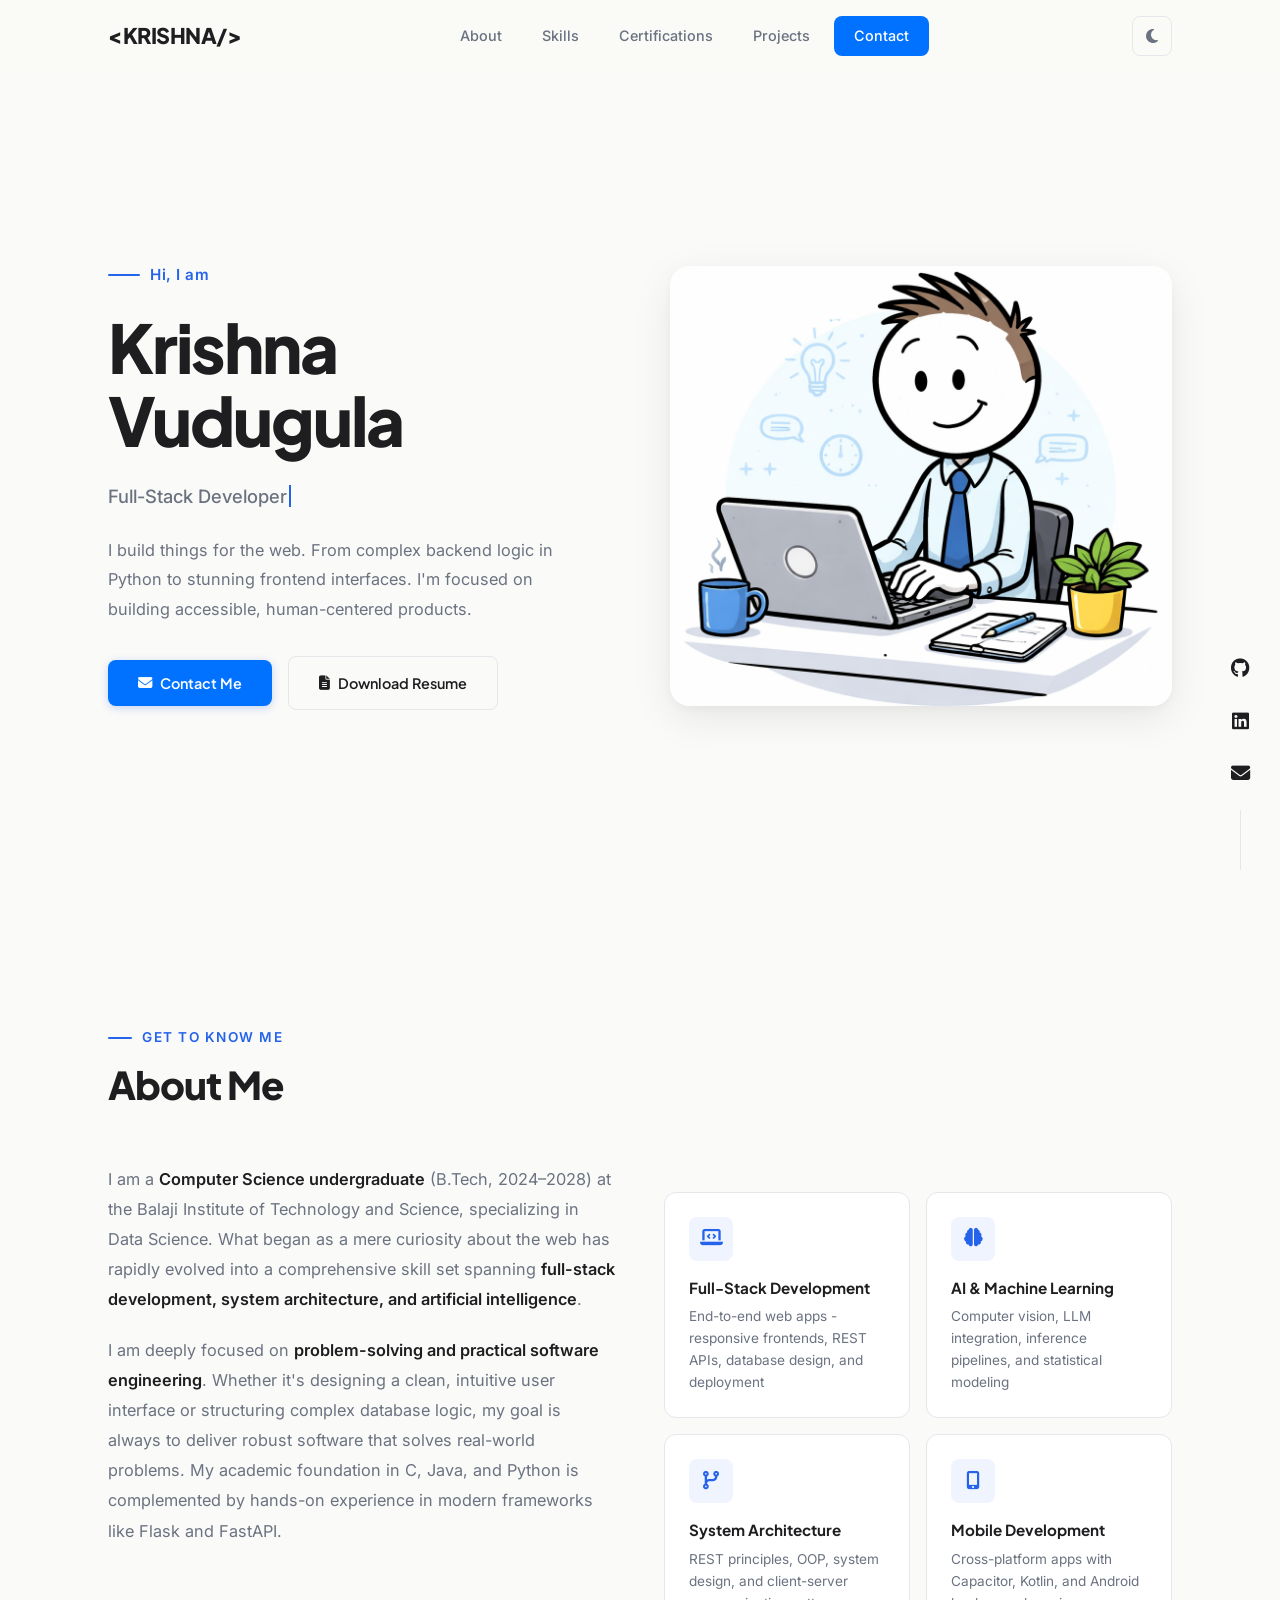
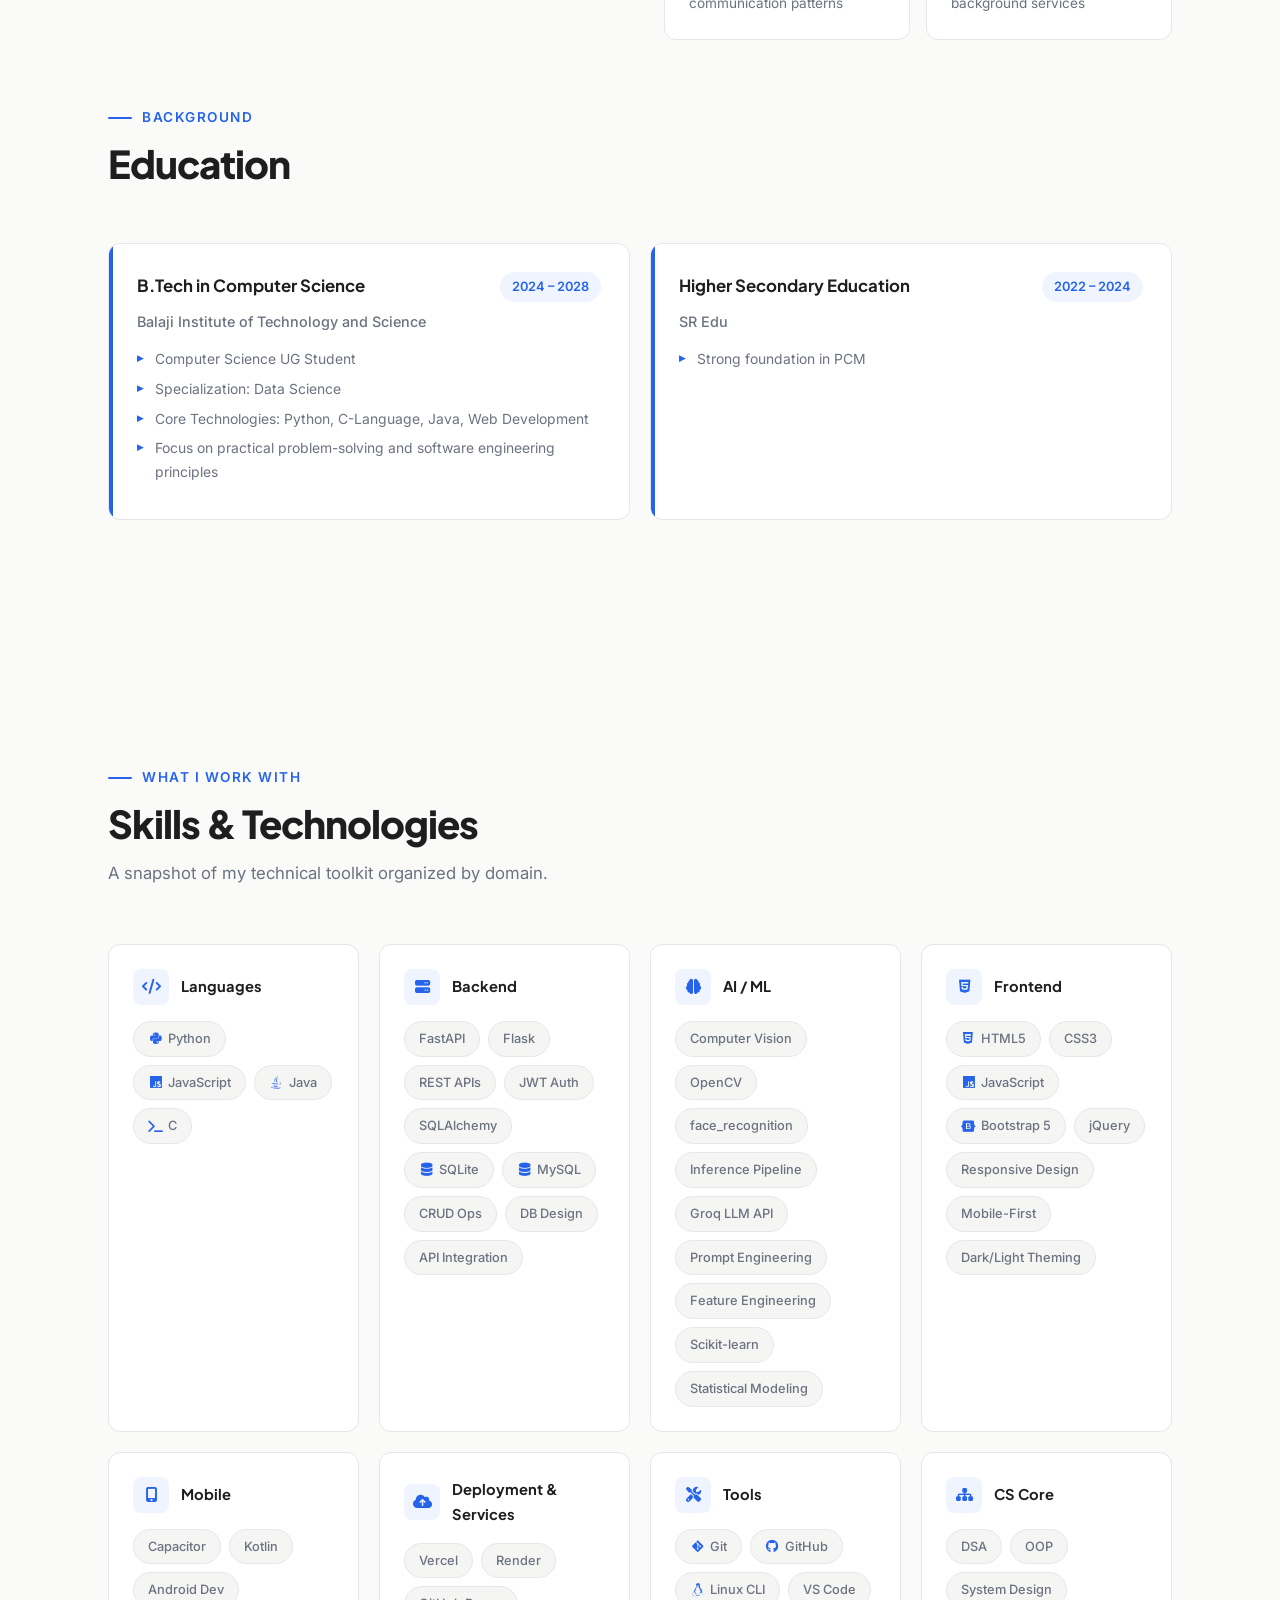
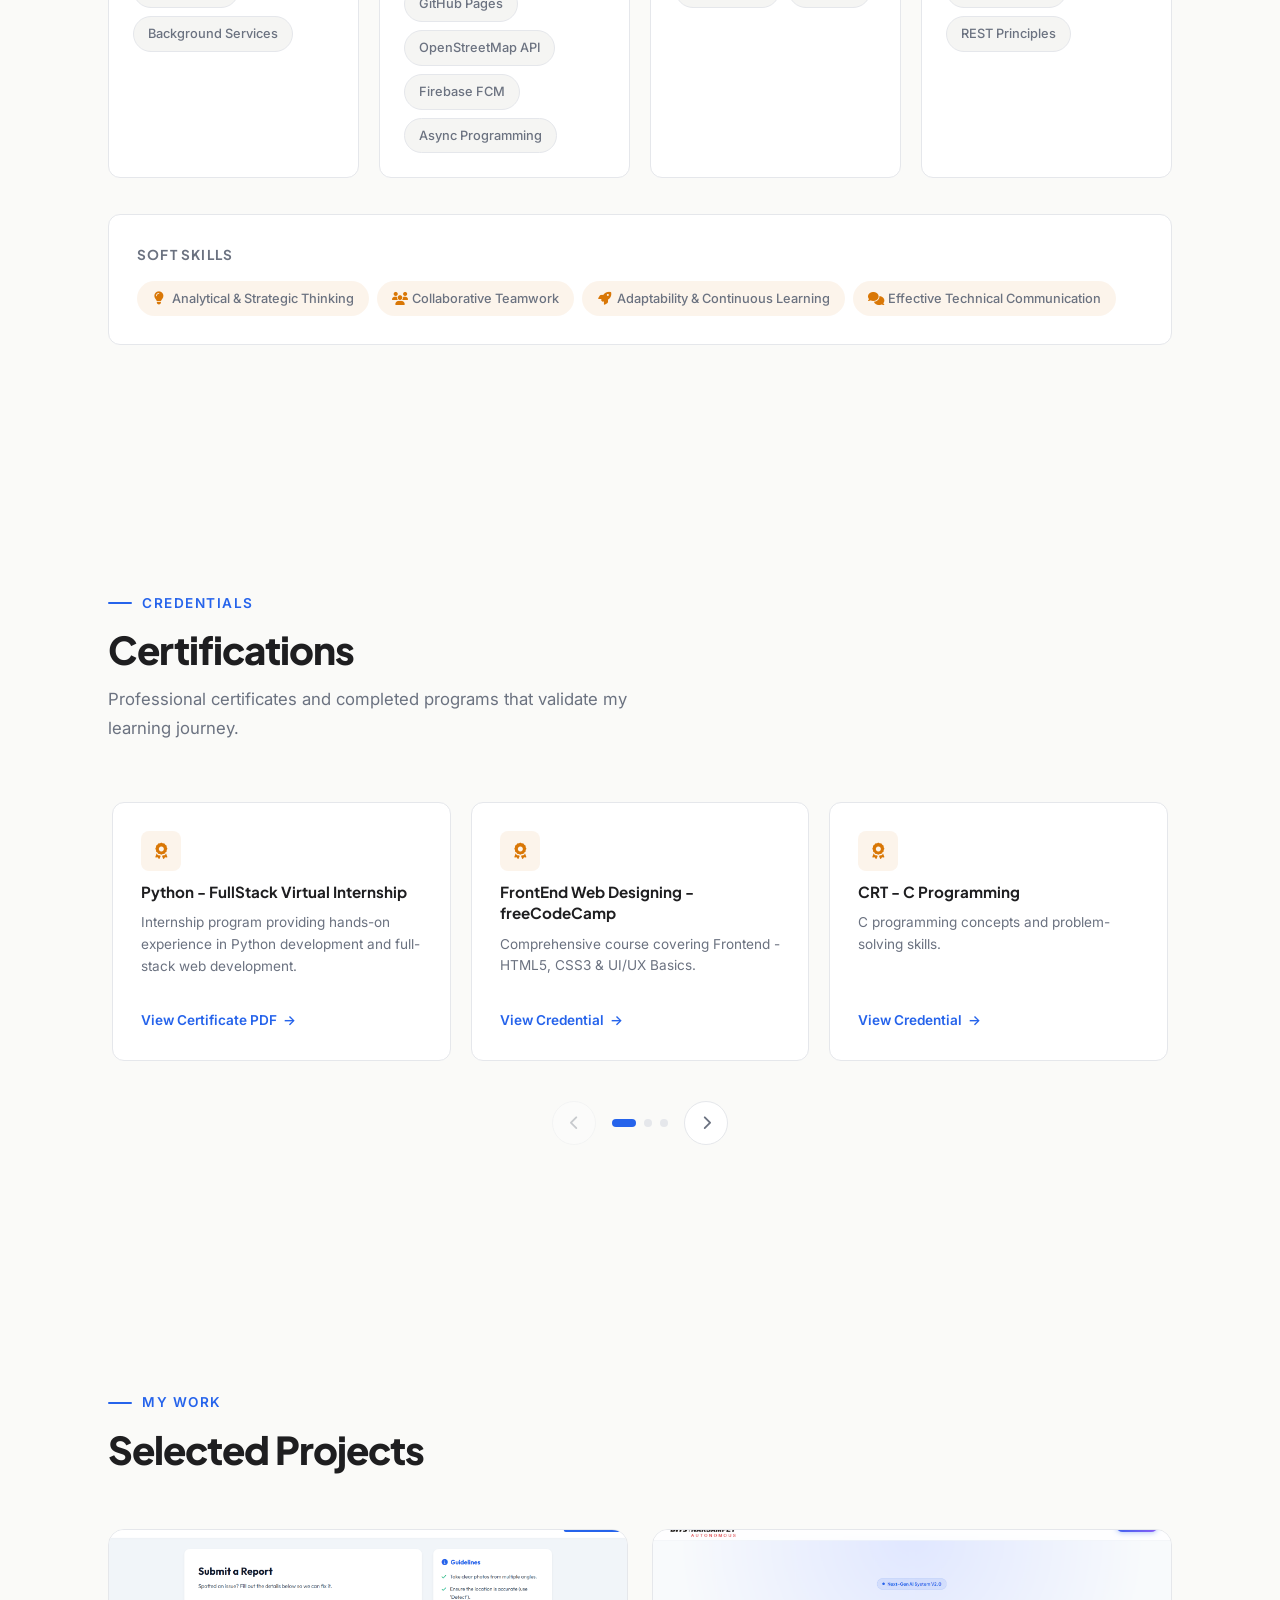
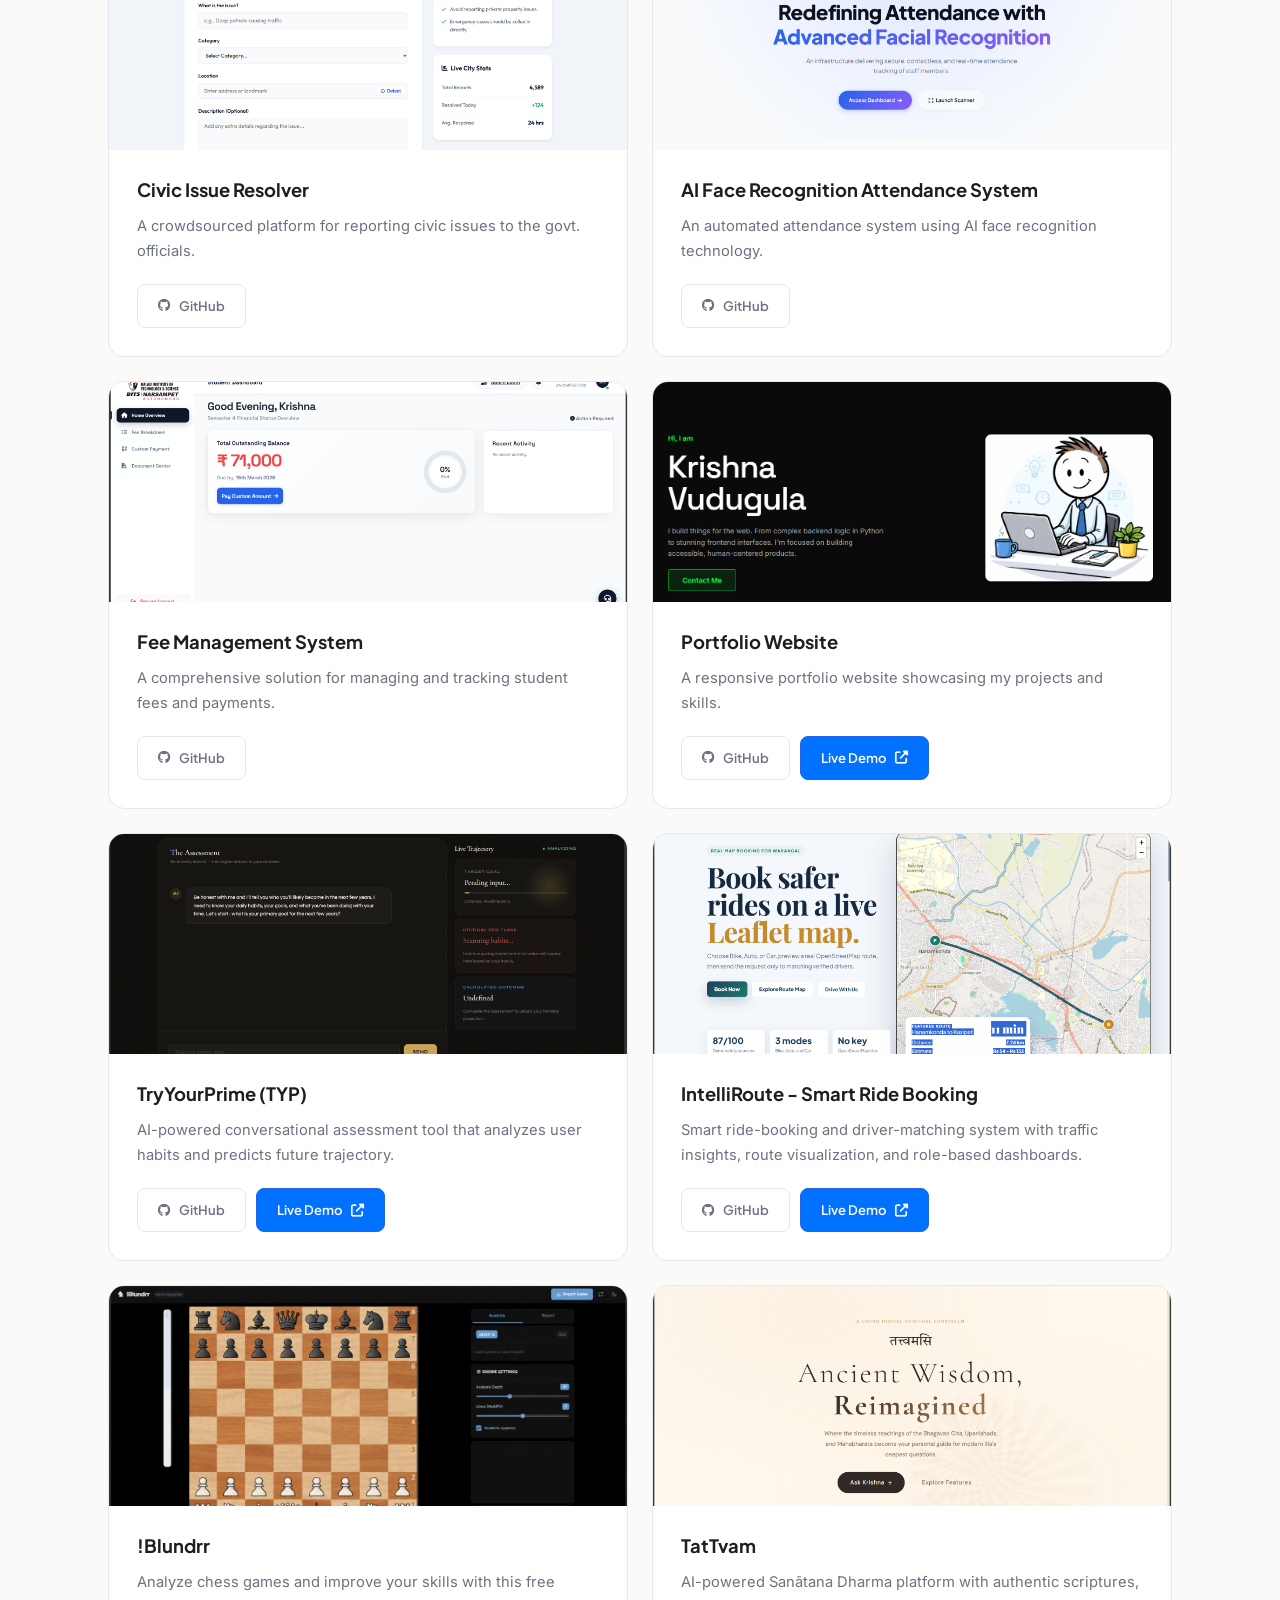
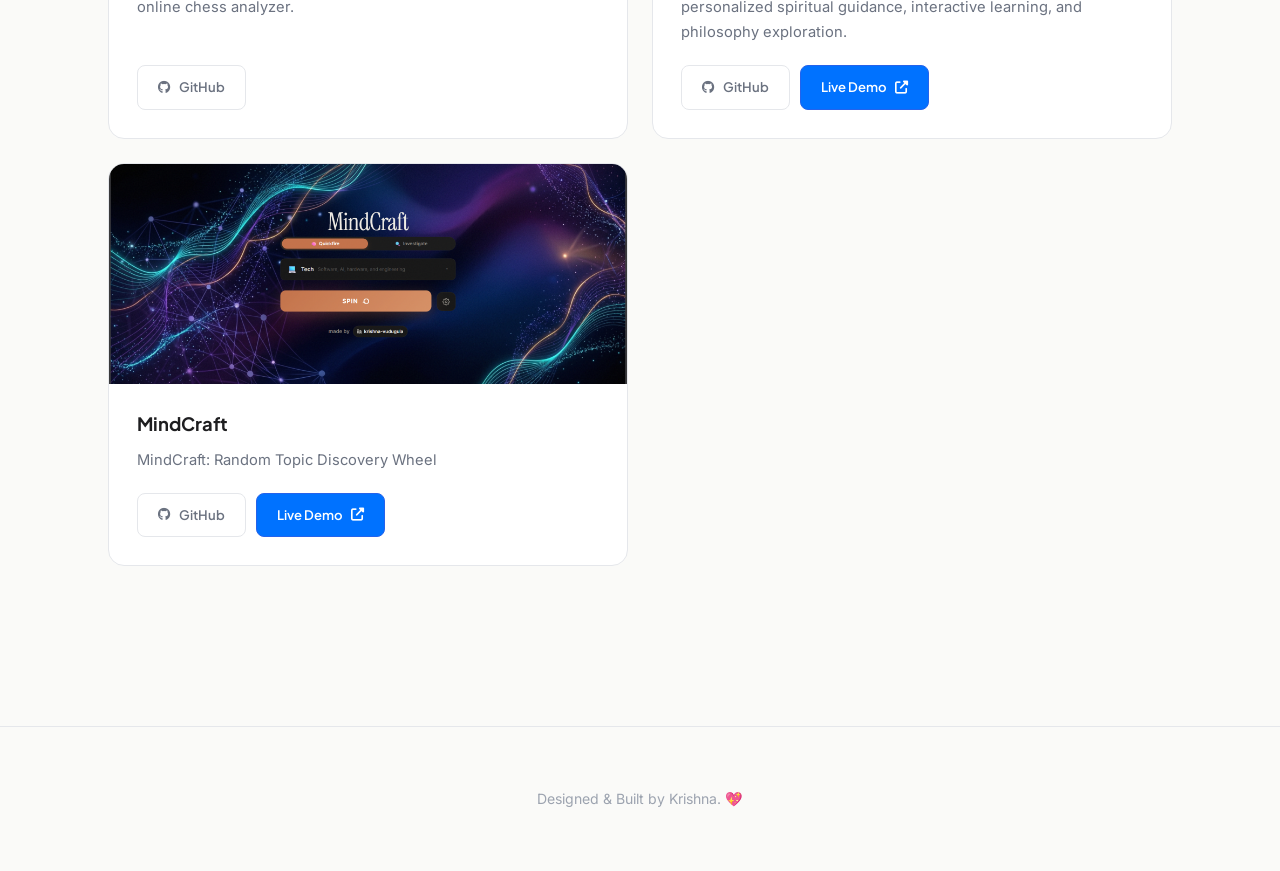
==== commit e193c443: "New Project: MindCraft" ====
--- a/portfolio.html
+++ b/portfolio.html
@@ -473,6 +473,24 @@
                         <p class="project-card-desc">AI-powered Sanātana Dharma platform with authentic scriptures, personalized spiritual guidance, interactive learning, and philosophy exploration.</p>
                         <div class="project-card-actions">
                             <a href="https://github.com/krishnavudugula/TatTvam" target="_blank" rel="noopener noreferrer" class="project-btn project-btn-github">
+                                <i class="fab fa-github"></i> GitHub
+                            </a>
+                            <a href="https://tat-tvam.vercel.app/" class="project-btn project-btn-live">
+                                Live Demo <i class="fas fa-external-link-alt"></i>
+                            </a>
+                        </div>
+                    </div>
+                </div>
+
+                <div class="project-card reveal" style="--i:5">
+                    <div class="project-card-image">
+                        <img src="pngs/Mindcraft.png" alt="MindCraft">
+                    </div>
+                    <div class="project-card-body">
+                        <h3 class="project-card-title">MindCraft</h3>
+                        <p class="project-card-desc">MindCraft: Random Topic Discovery Wheel</p>
+                        <div class="project-card-actions">
+                            <a href="https://github.com/krishnavudugula/MindCraft" target="_blank" rel="noopener noreferrer" class="project-btn project-btn-github">
                                 <i class="fab fa-github"></i> GitHub
                             </a>
                             <a href="https://tat-tvam.vercel.app/" class="project-btn project-btn-live">
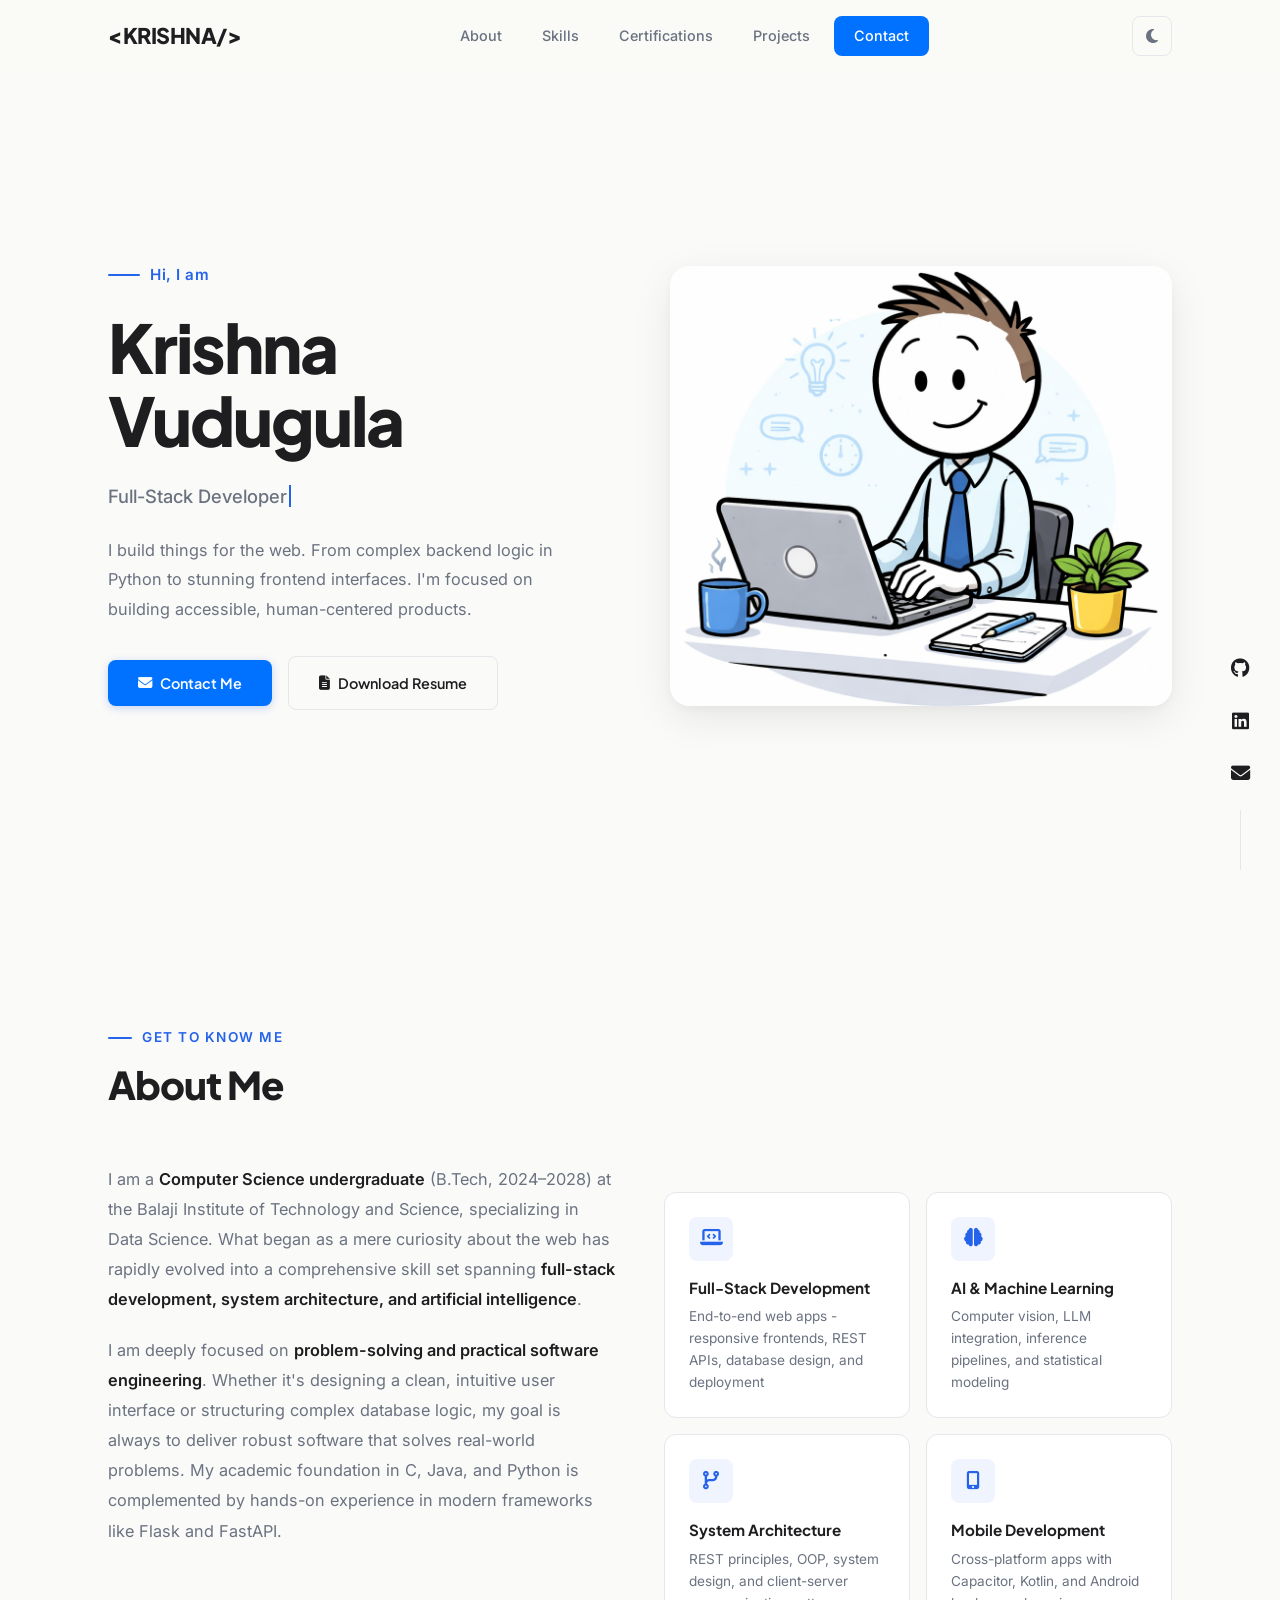
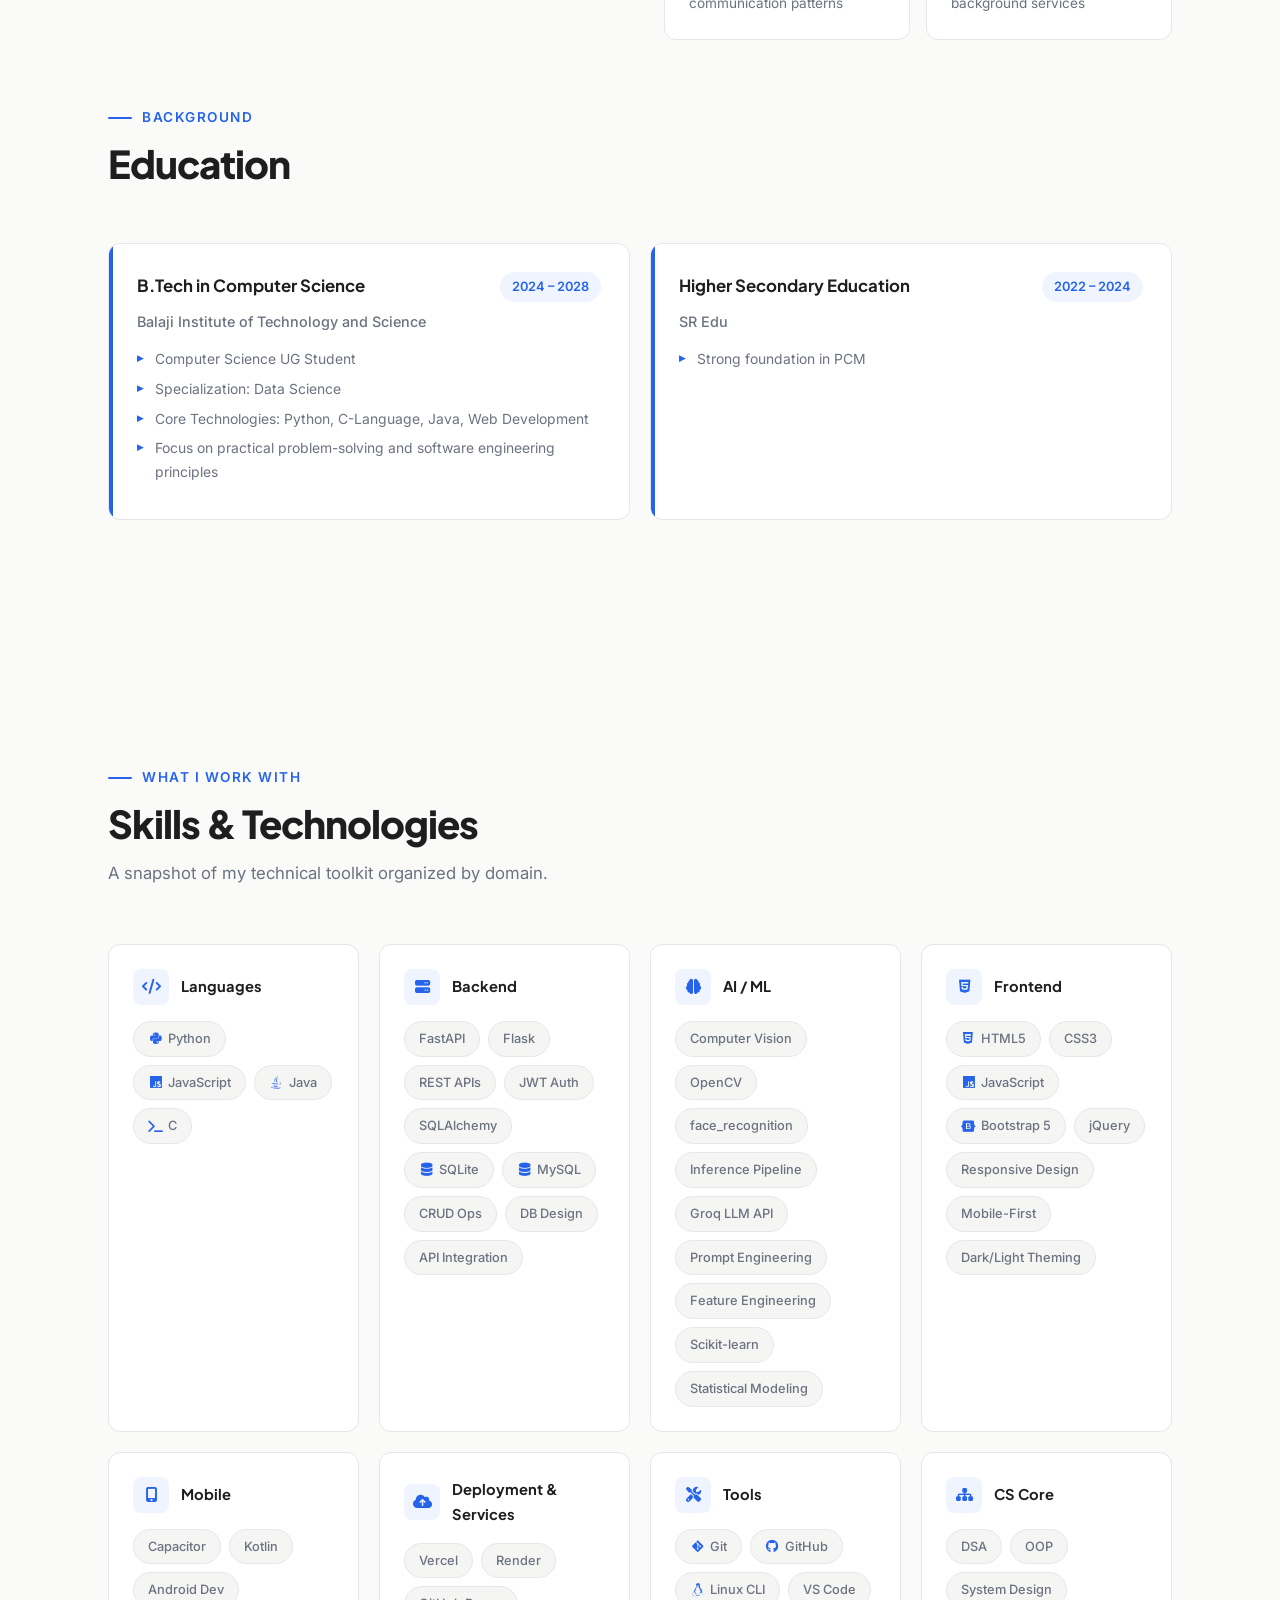
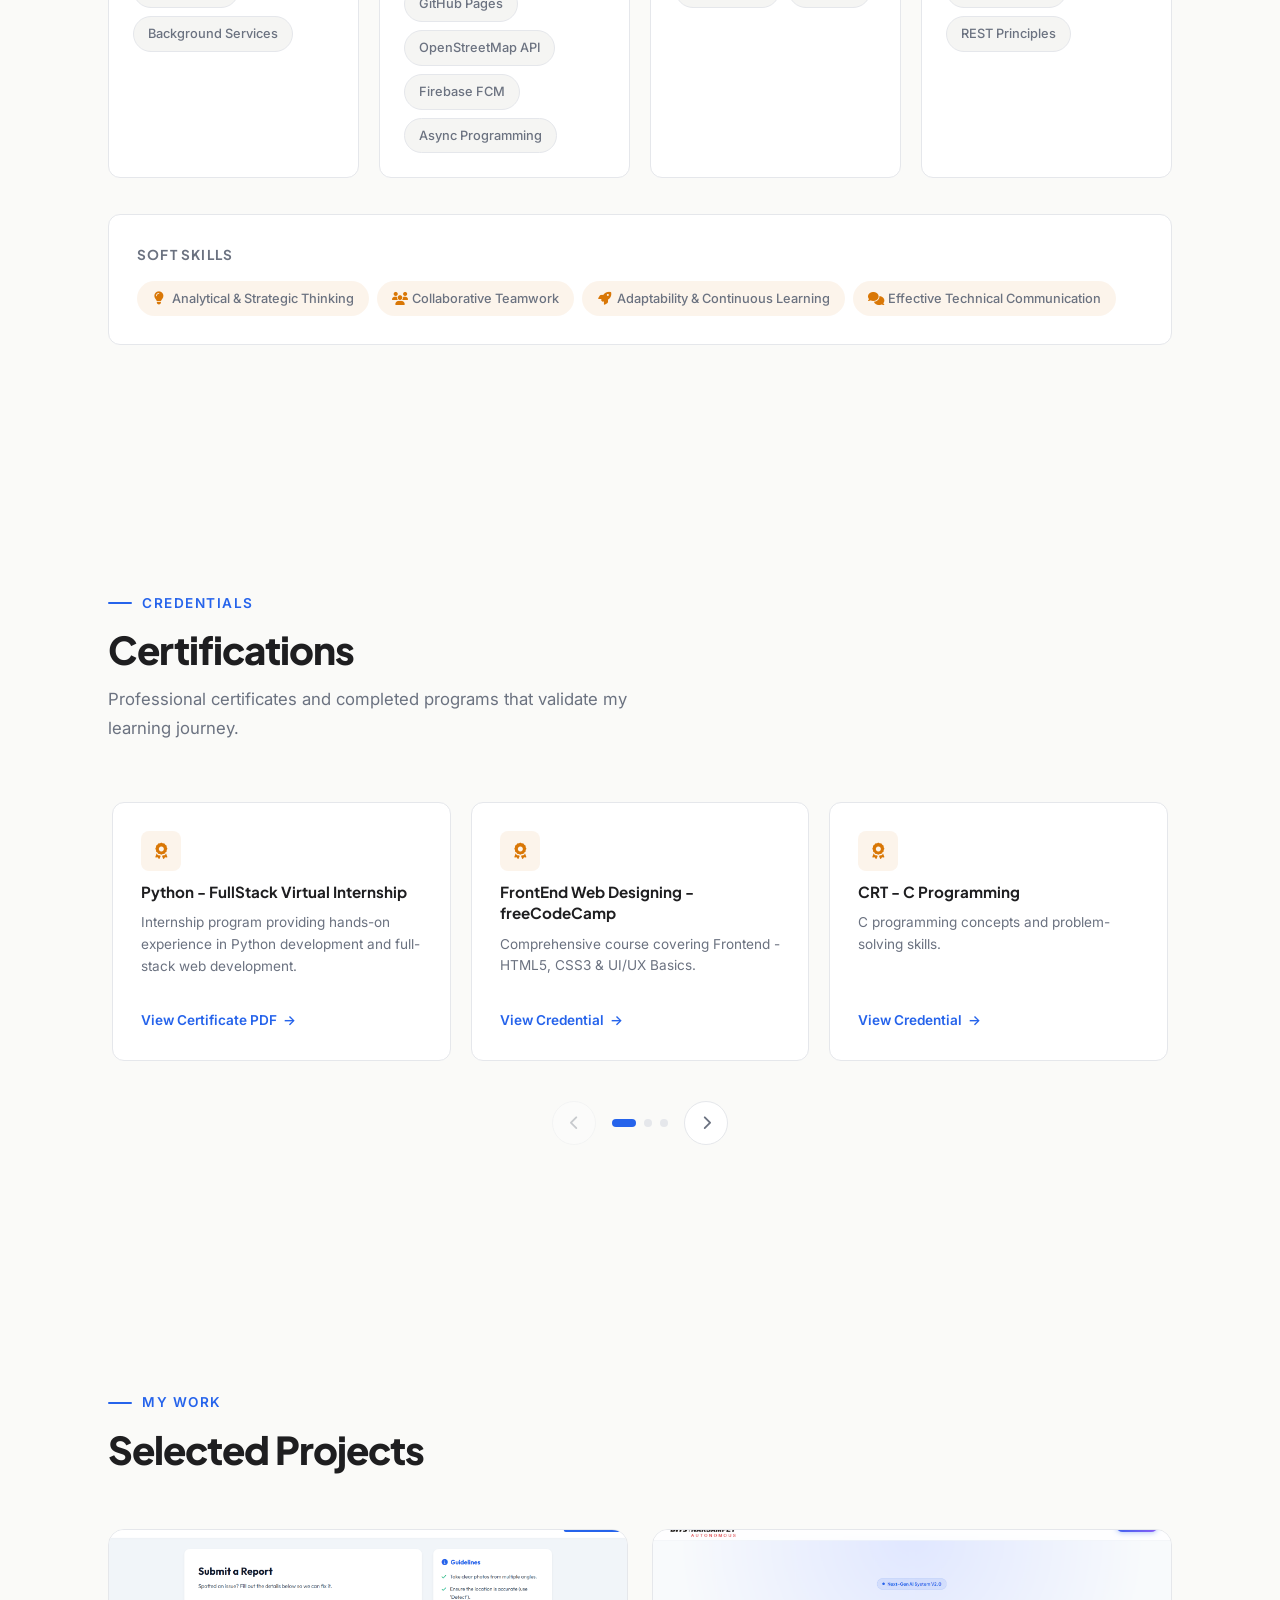
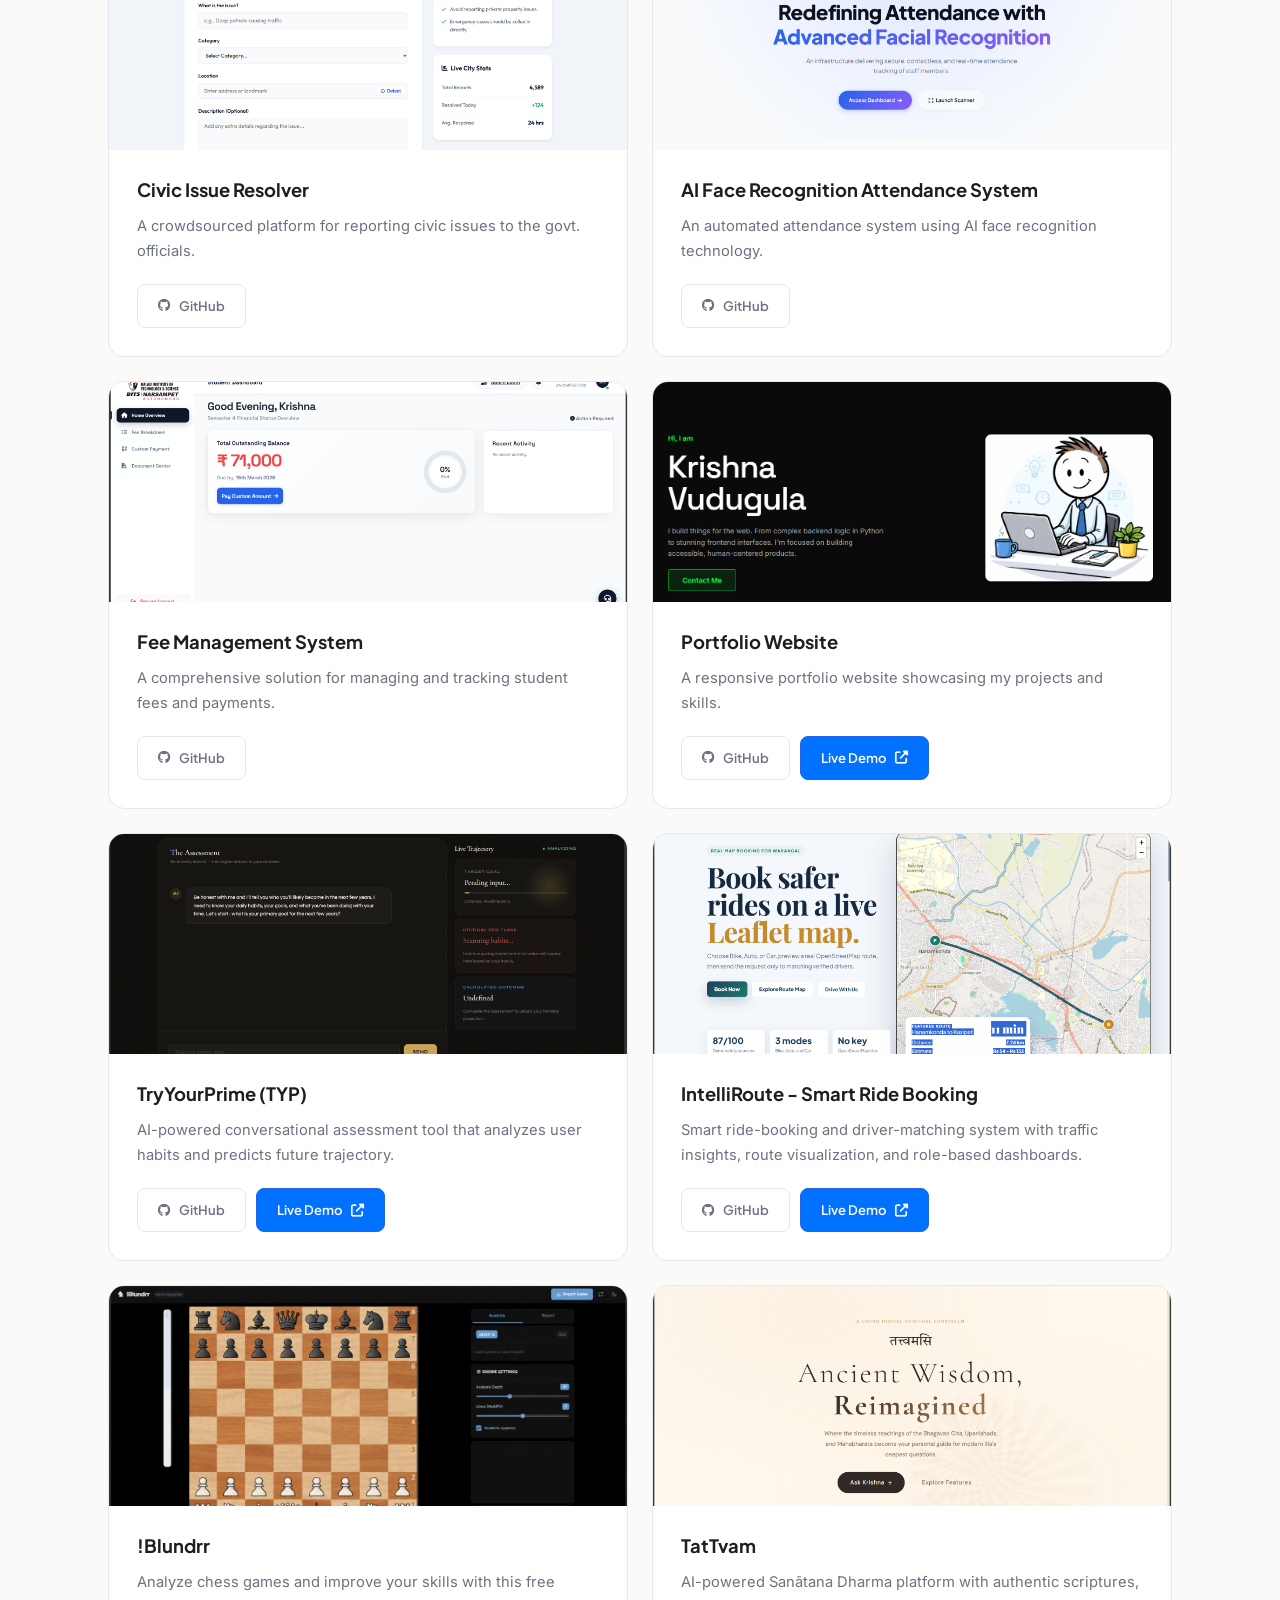
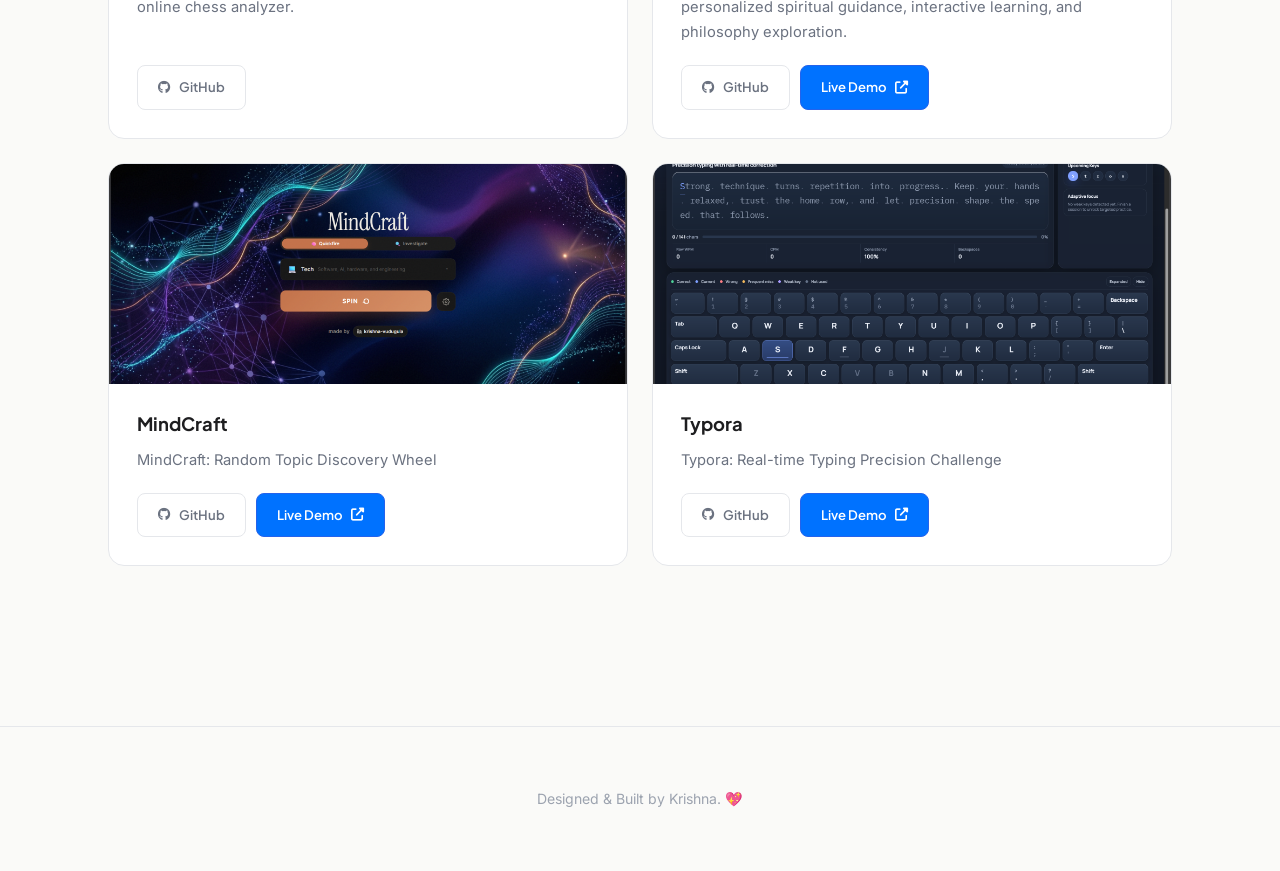
==== commit abd3e850: "New Project - Typora" ====
--- a/portfolio.html
+++ b/portfolio.html
@@ -493,7 +493,25 @@
                             <a href="https://github.com/krishnavudugula/MindCraft" target="_blank" rel="noopener noreferrer" class="project-btn project-btn-github">
                                 <i class="fab fa-github"></i> GitHub
                             </a>
-                            <a href="https://tat-tvam.vercel.app/" class="project-btn project-btn-live">
+                            <a href="https://mindcraftweb.vercel.app/" class="project-btn project-btn-live">
+                                Live Demo <i class="fas fa-external-link-alt"></i>
+                            </a>
+                        </div>
+                    </div>
+                </div>
+
+                <div class="project-card reveal" style="--i:5">
+                    <div class="project-card-image">
+                        <img src="pngs/Typora.png" alt="Typora">
+                    </div>
+                    <div class="project-card-body">
+                        <h3 class="project-card-title">Typora</h3>
+                        <p class="project-card-desc">Typora: Real-time Typing Precision Challenge</p>
+                        <div class="project-card-actions">
+                            <a href="https://github.com/krishnavudugula/Typora" target="_blank" rel="noopener noreferrer" class="project-btn project-btn-github">
+                                <i class="fab fa-github"></i> GitHub
+                            </a>
+                            <a href="https://typoraa.vercel.app/" class="project-btn project-btn-live">
                                 Live Demo <i class="fas fa-external-link-alt"></i>
                             </a>
                         </div>
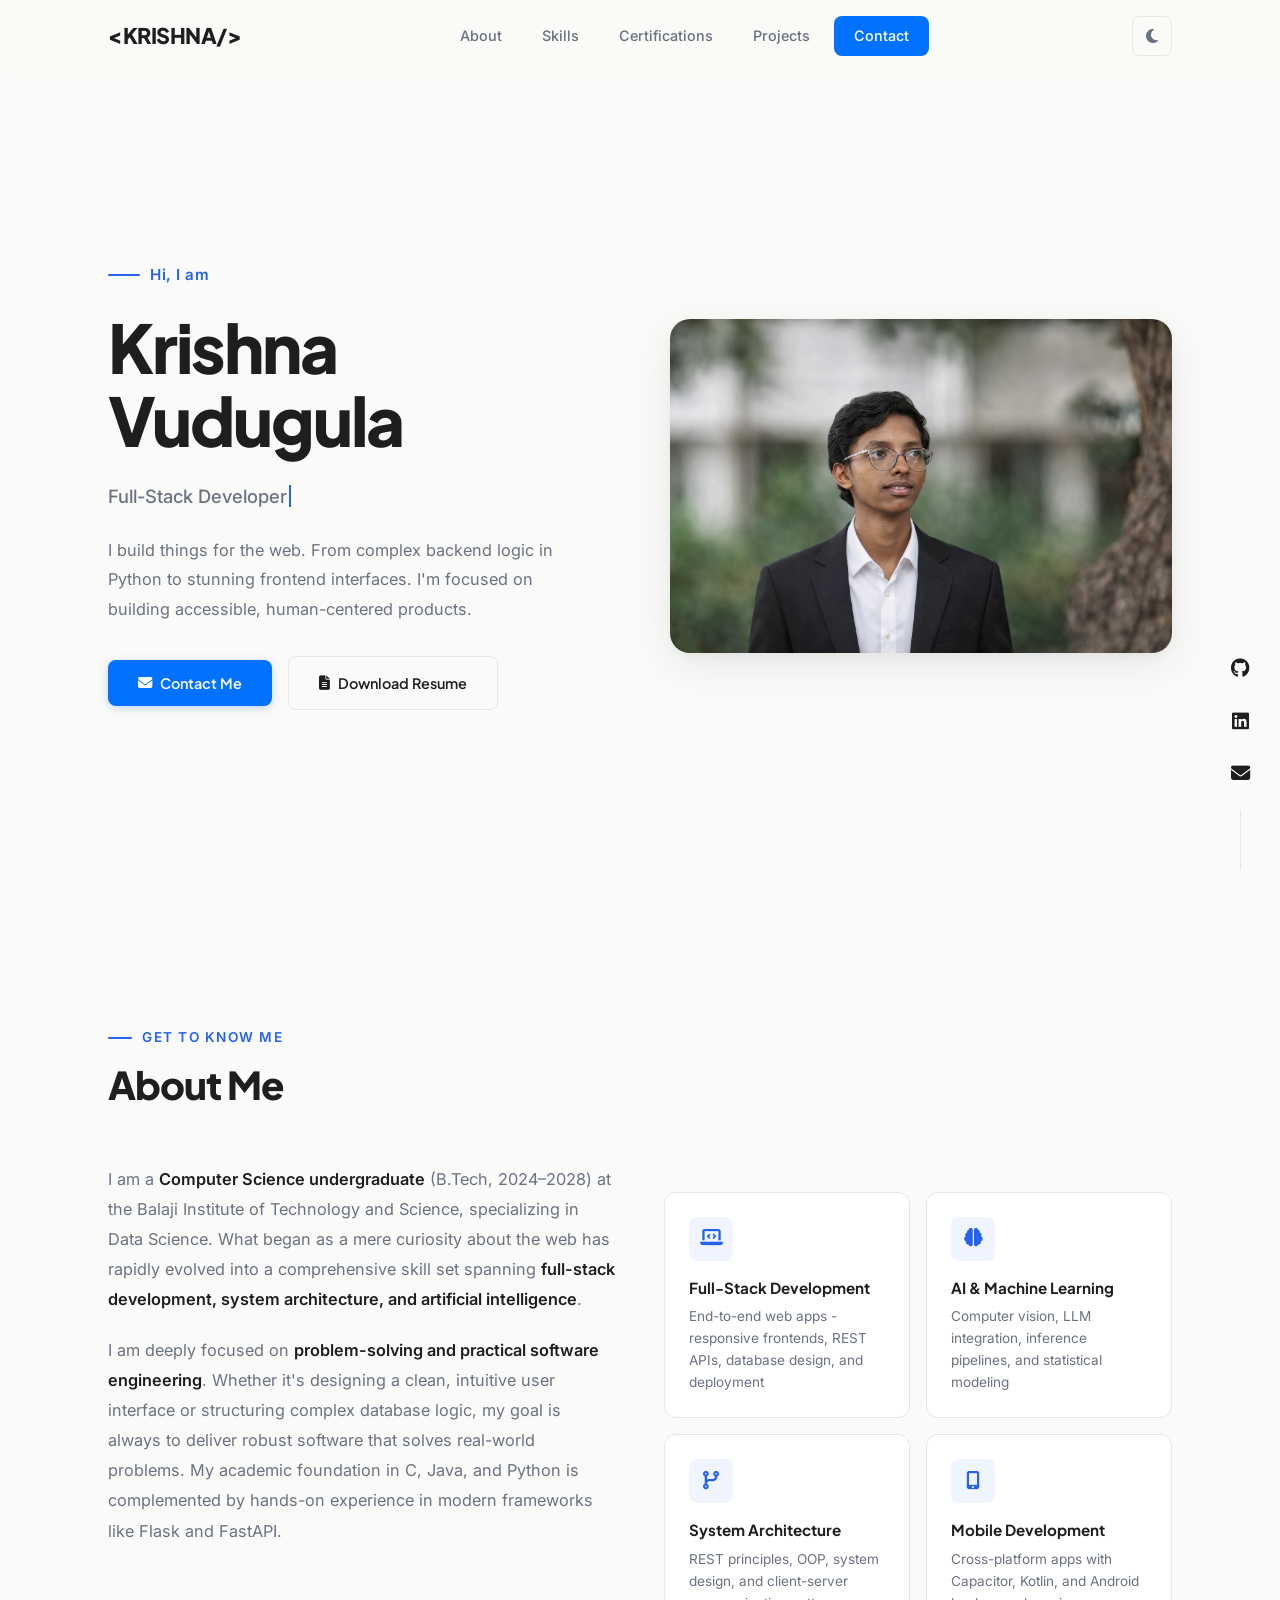
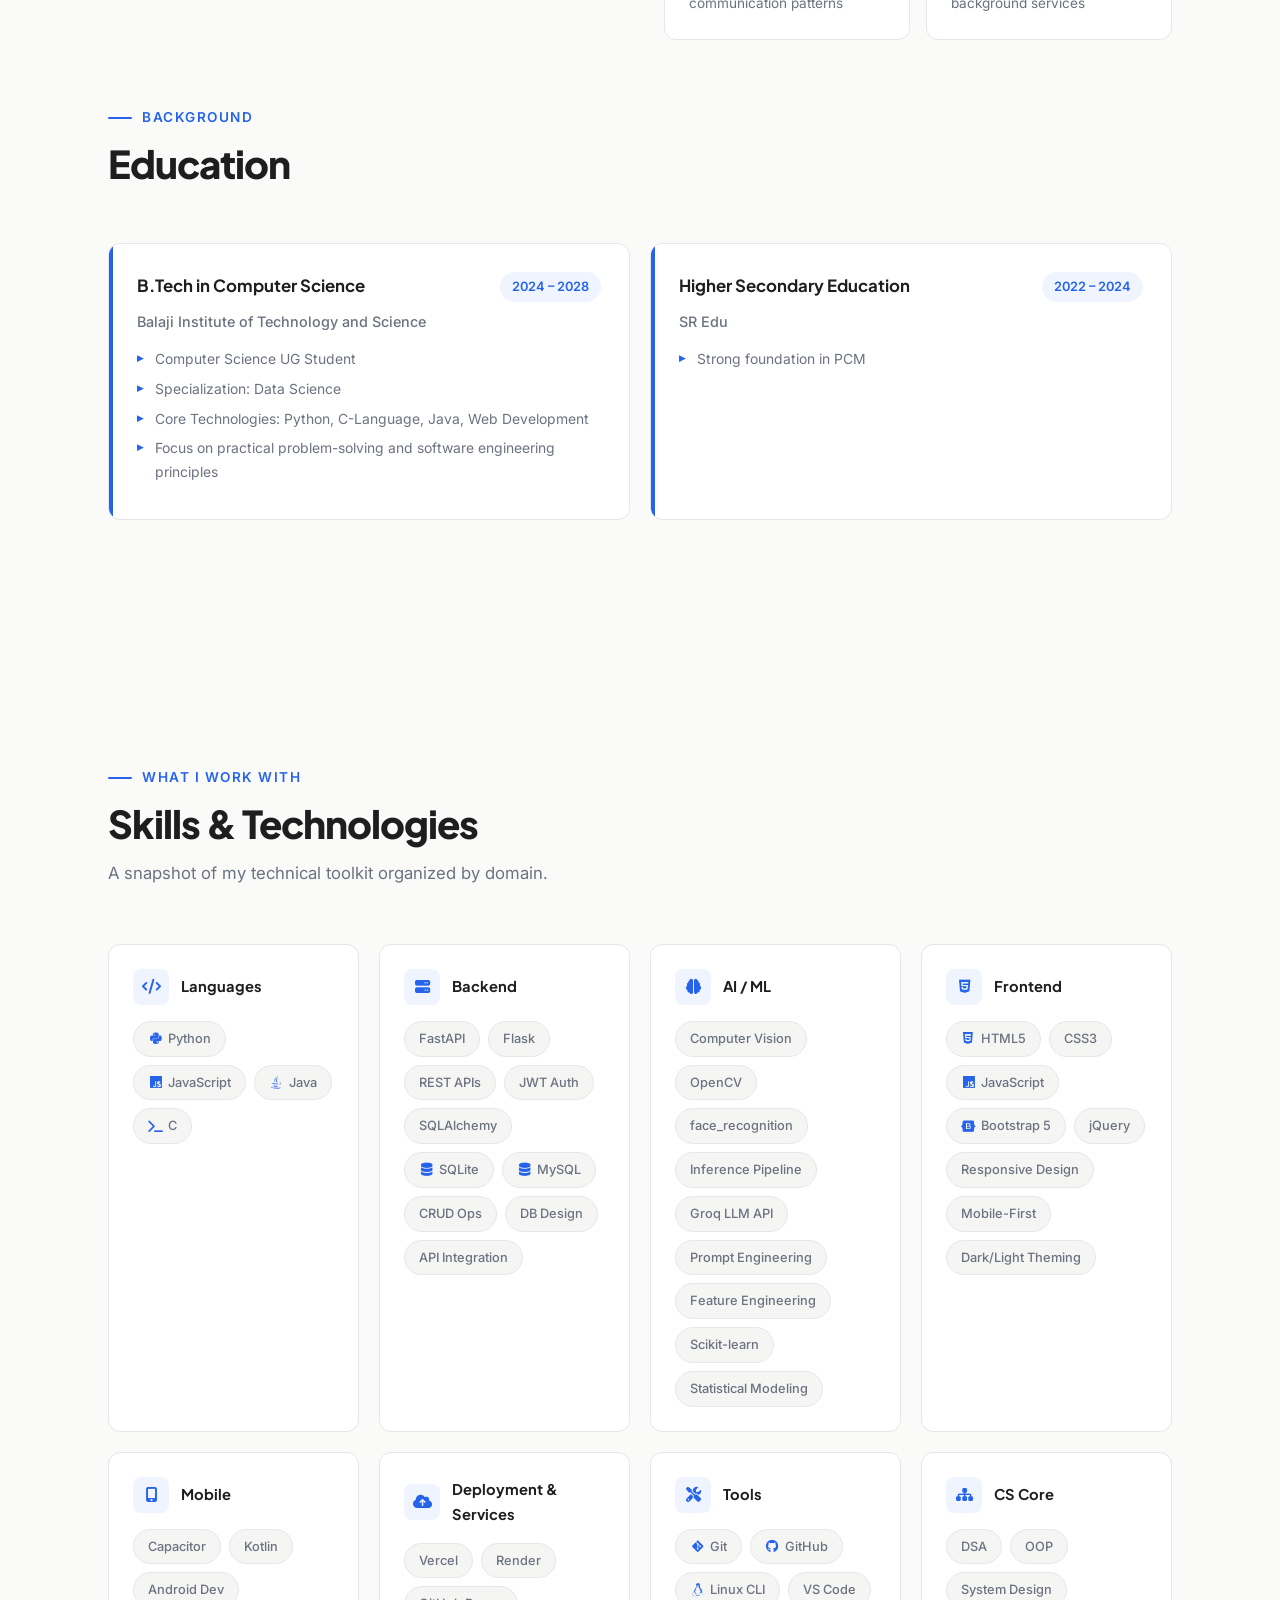
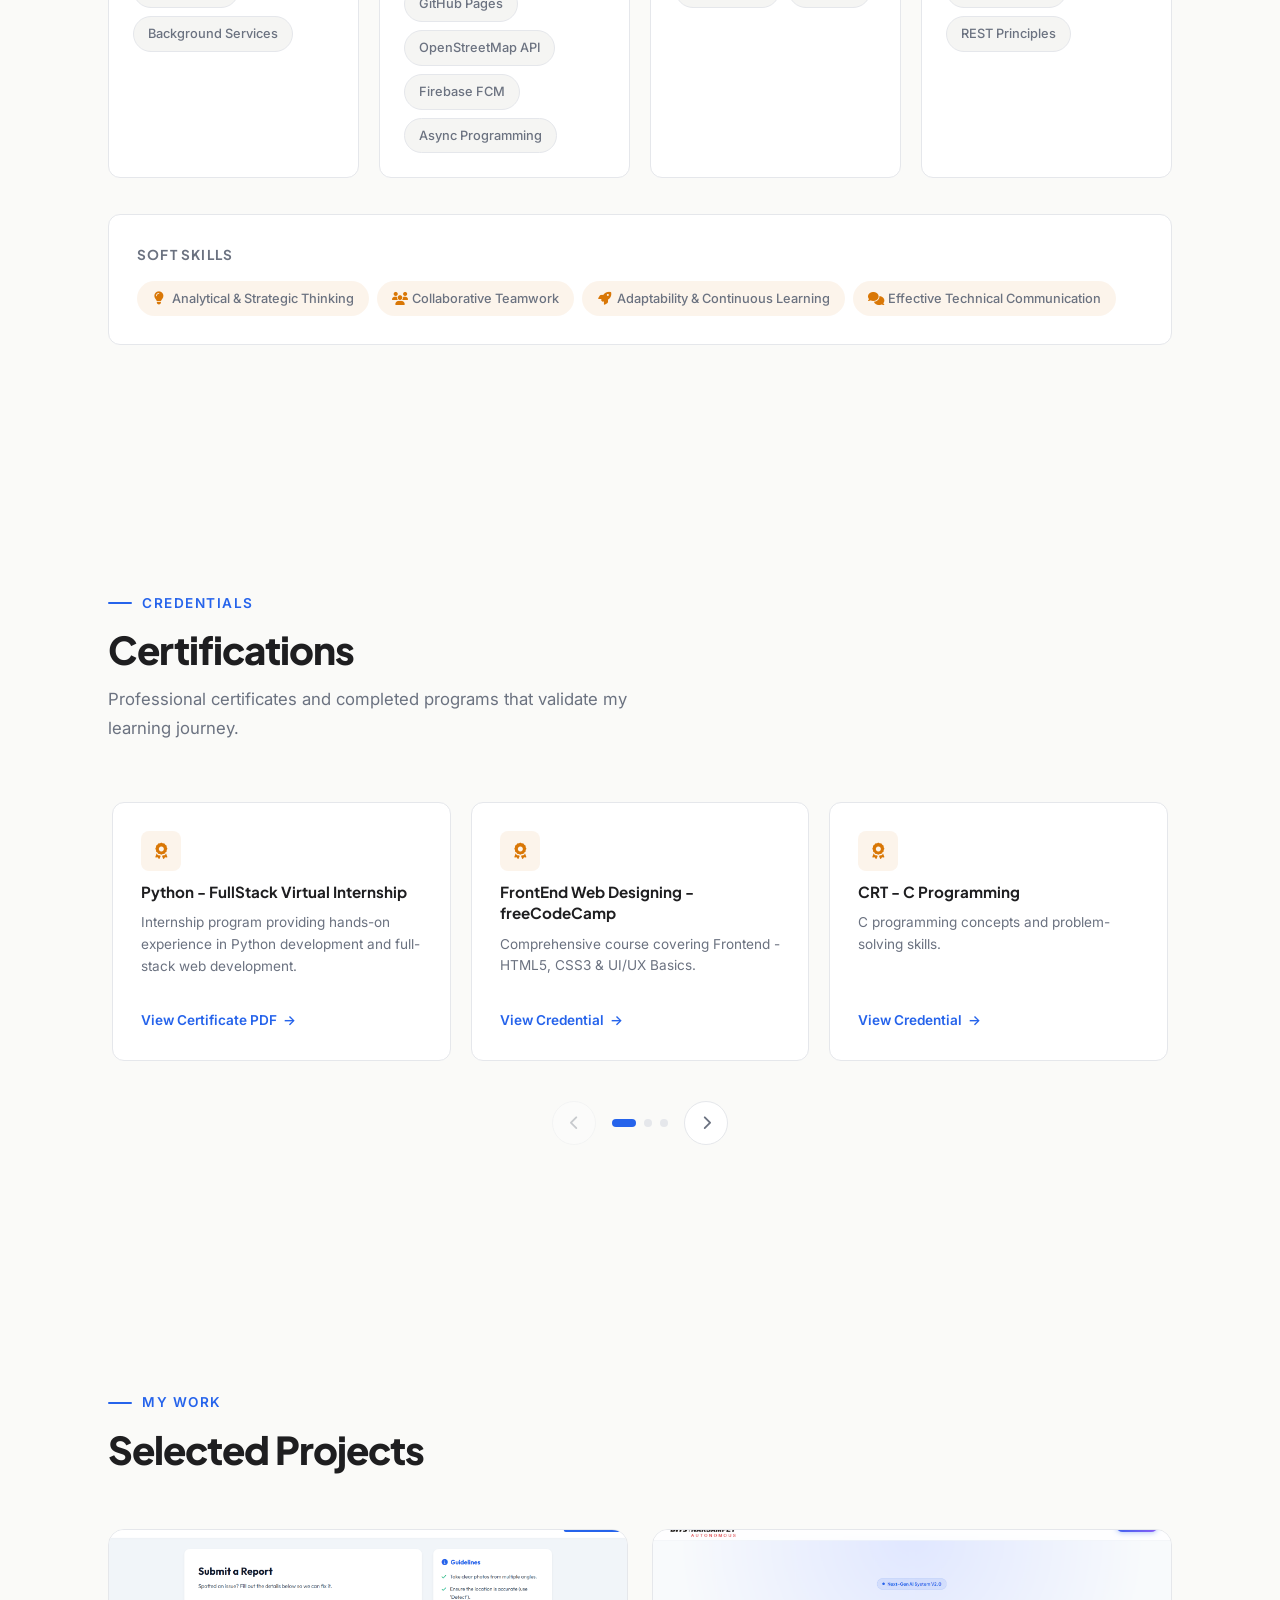
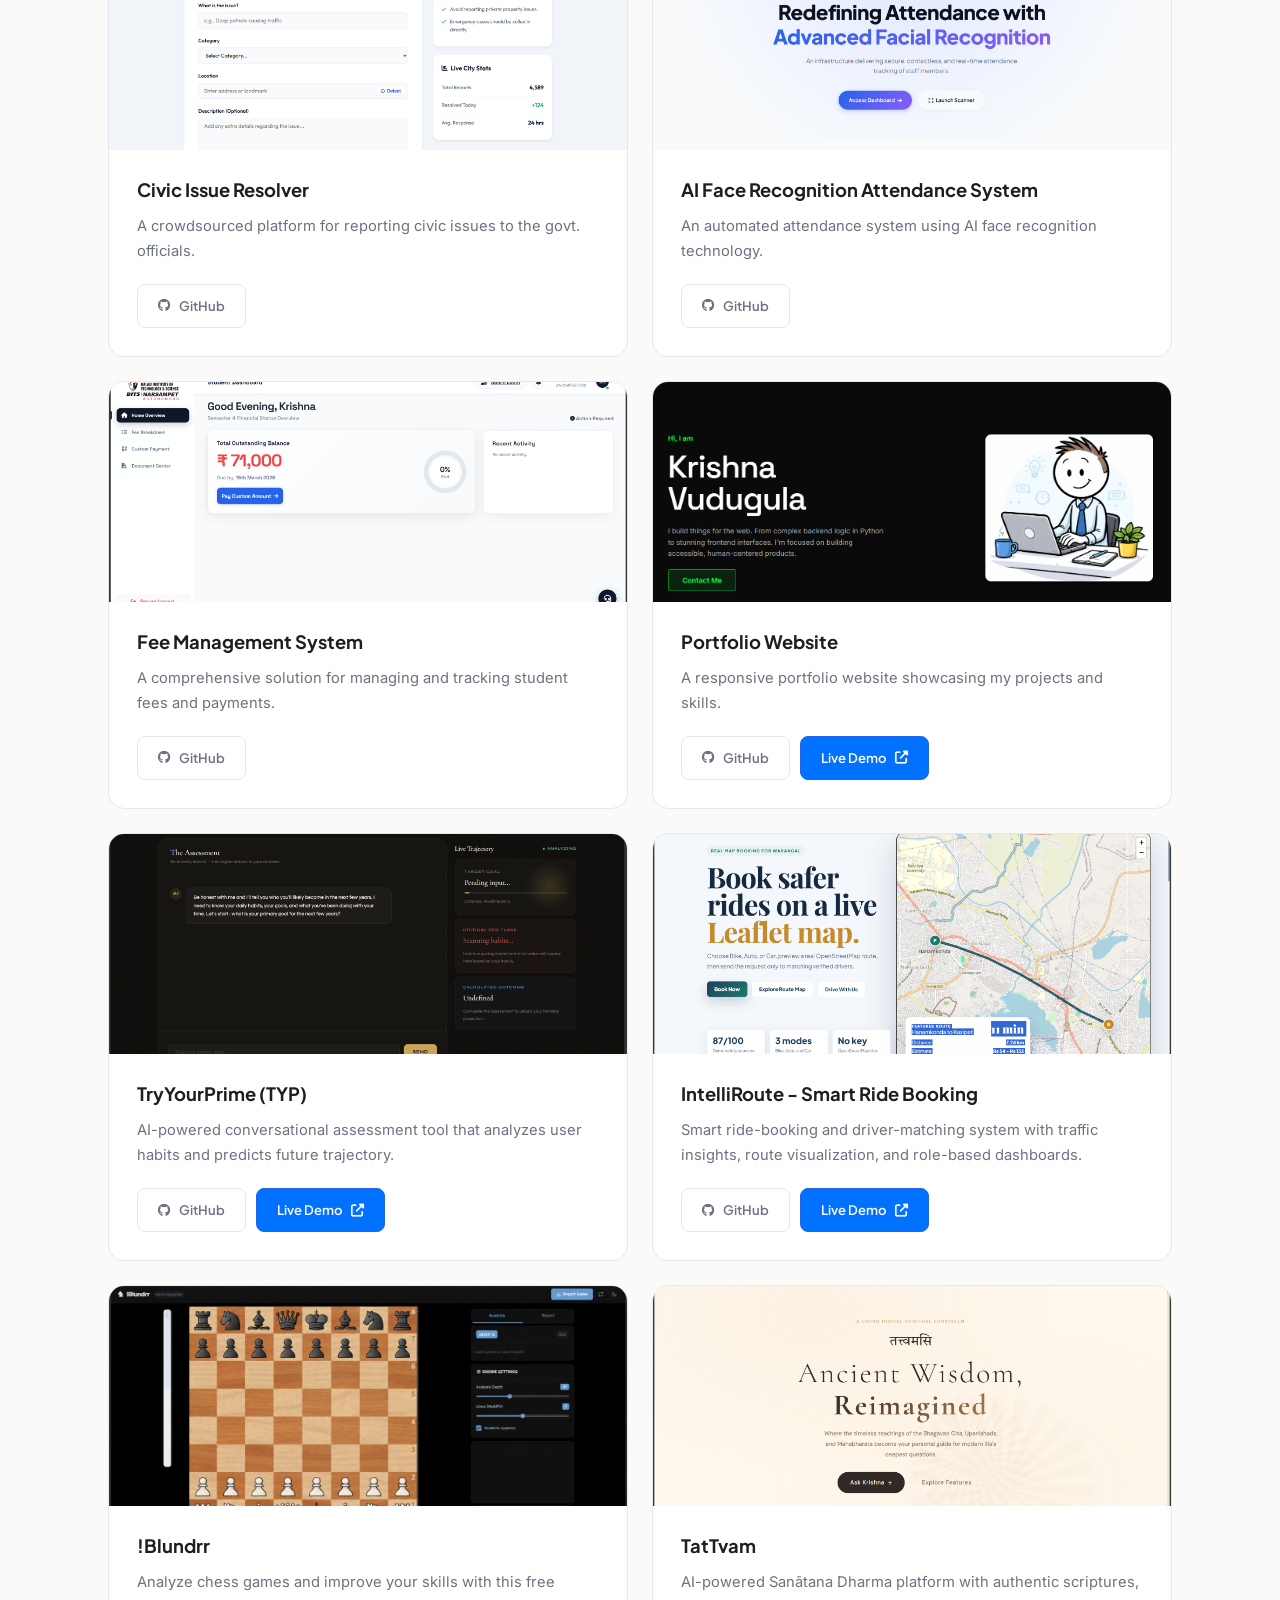
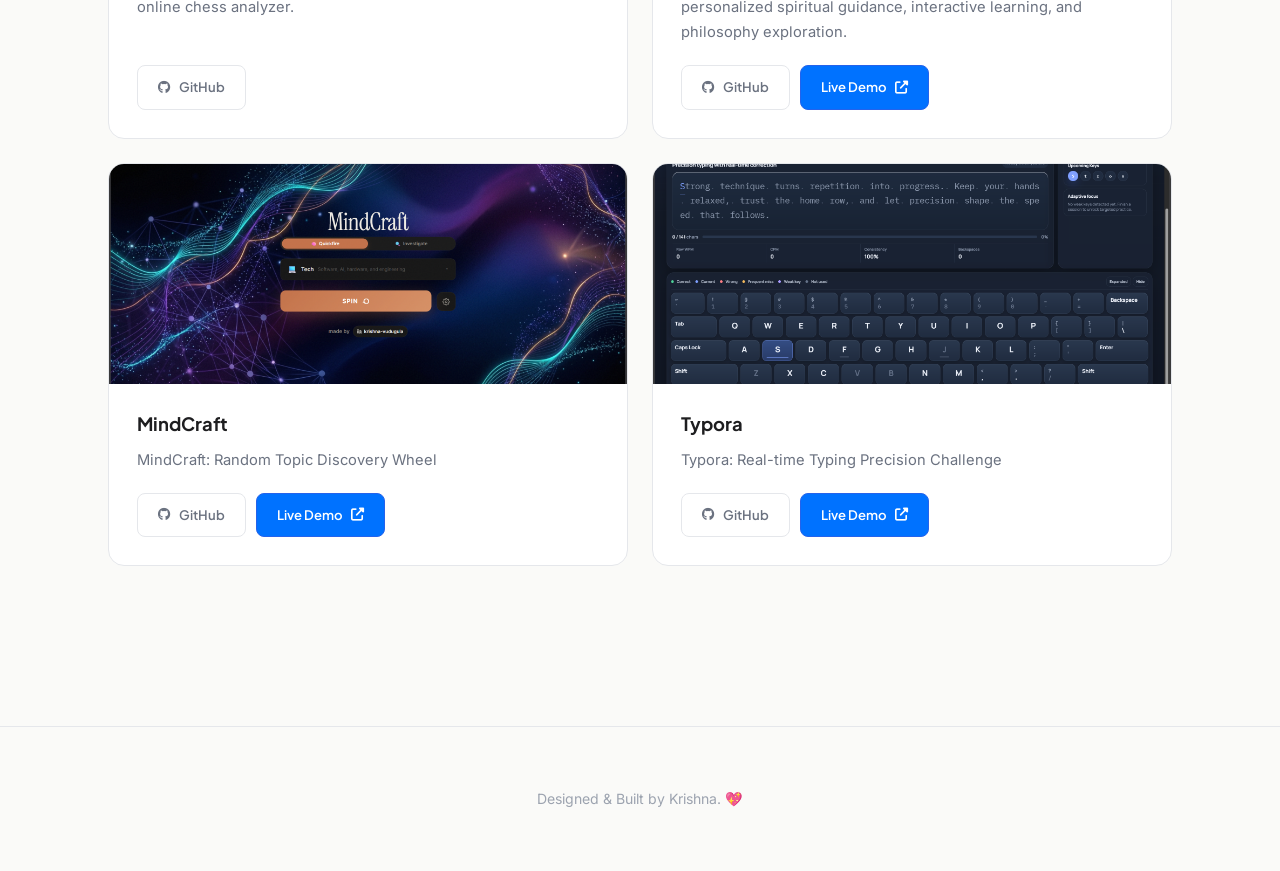
==== commit ad64f8da: "Pfp Updated" ====
--- a/portfolio.html
+++ b/portfolio.html
@@ -67,7 +67,7 @@
             </div>
             <div class="hero-visual">
                 <div class="hero-image-wrapper">
-                    <img src="pngs/pfp pic.png" alt="Krishna Vudugula">
+                    <img src="pngs/Me.png" alt="Krishna Vudugula">
                 </div>
             </div>
         </div>
@@ -645,6 +645,13 @@
             link: "certificates/CodeUnnati_Certificate.pdf",
             linkText: "View Certificate PDF",
             external: false
+        },
+        {
+            title: "Data Analytics with Python & Power BI Virtual Internship",
+            desc: "Virtual internship program focusing on data analytics using Python and Power BI.",
+            link: "certificates/DataAnalytics.pdf",
+            linkText: "View Certificate PDF",
+            external: false
         }
     ];
 
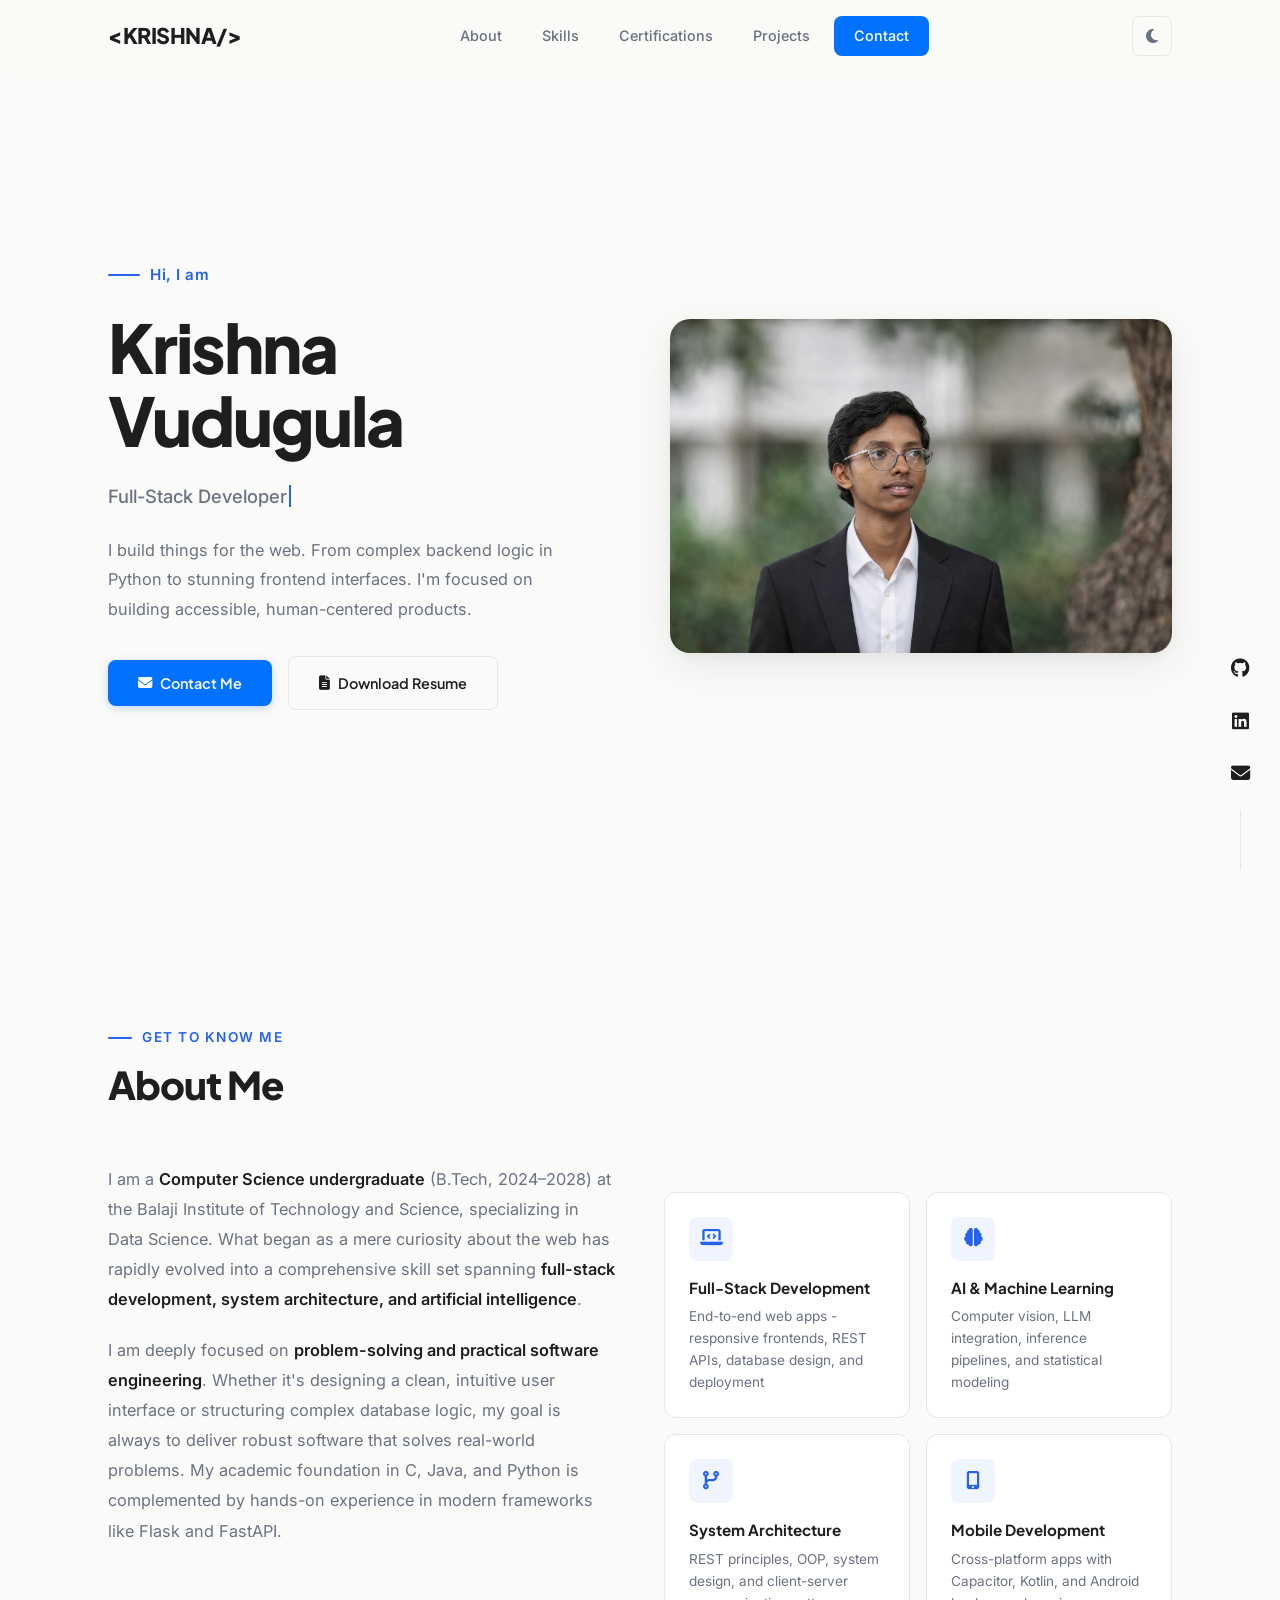
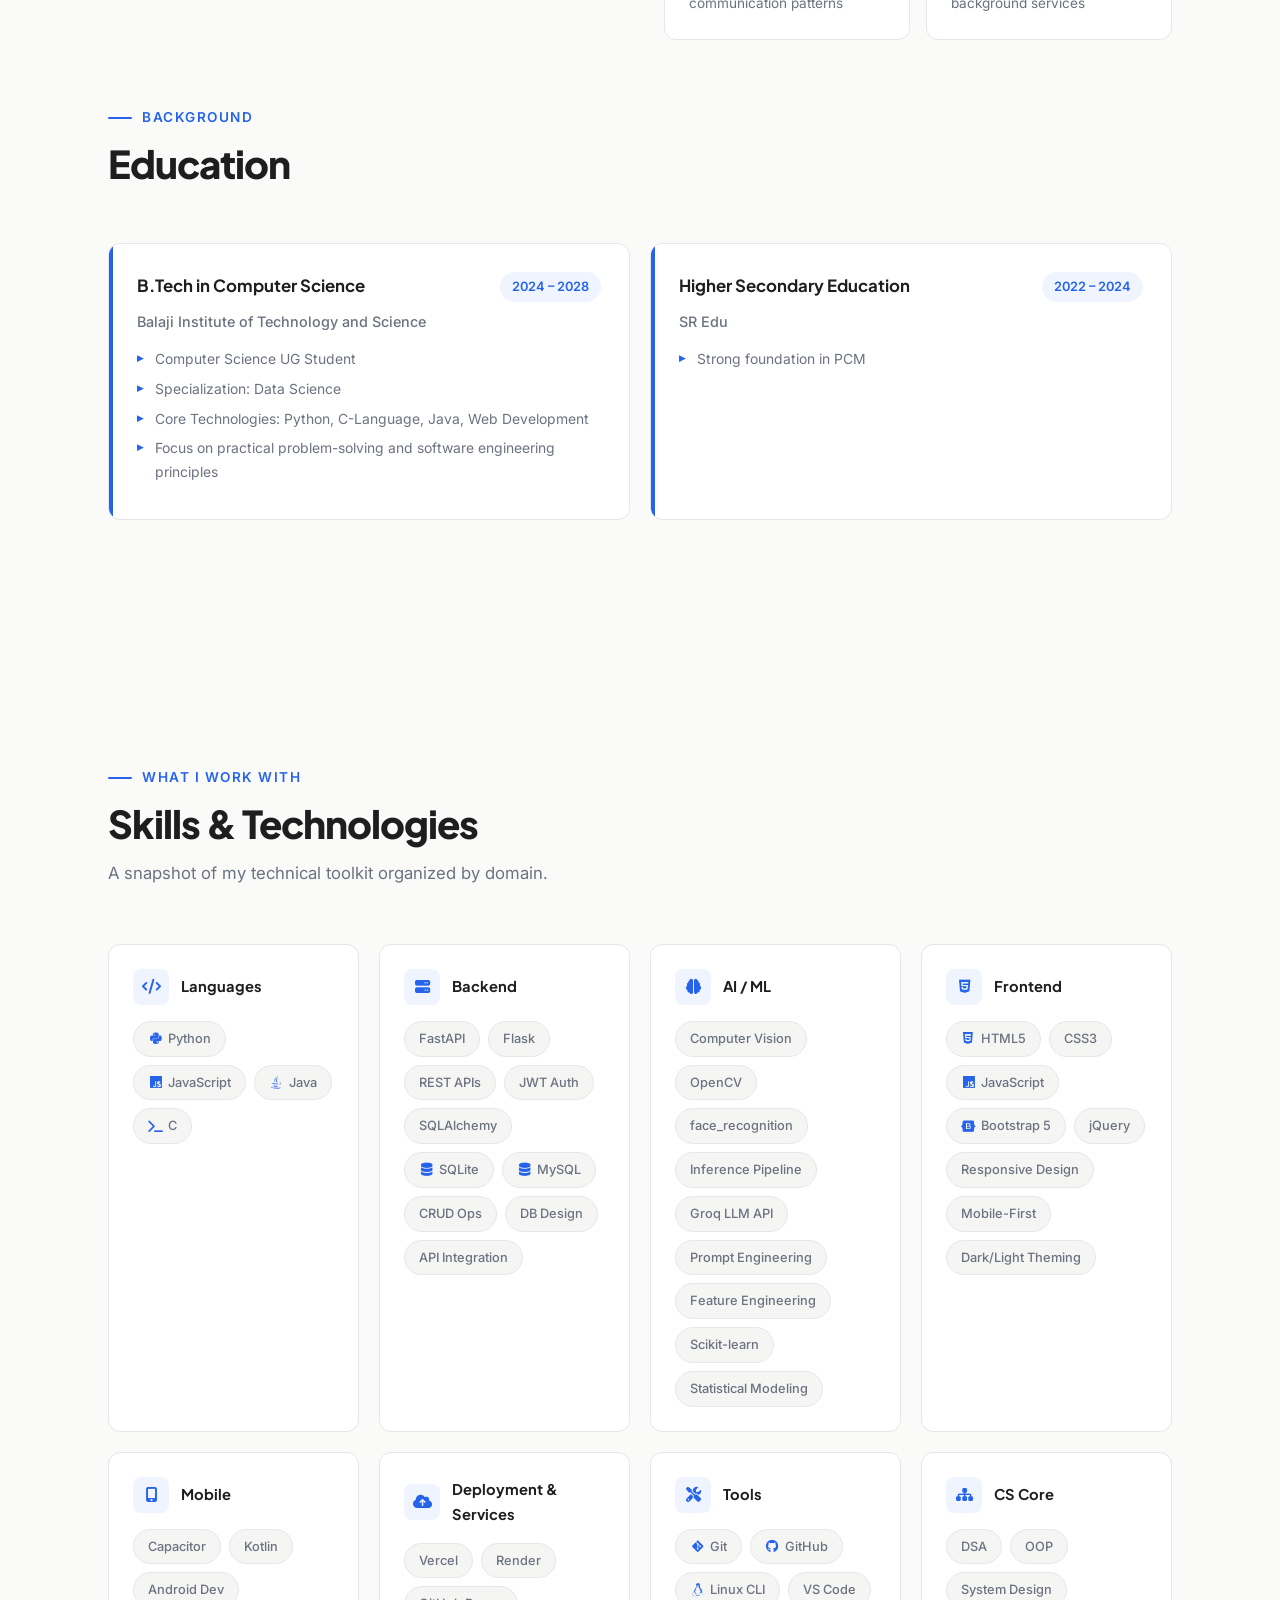
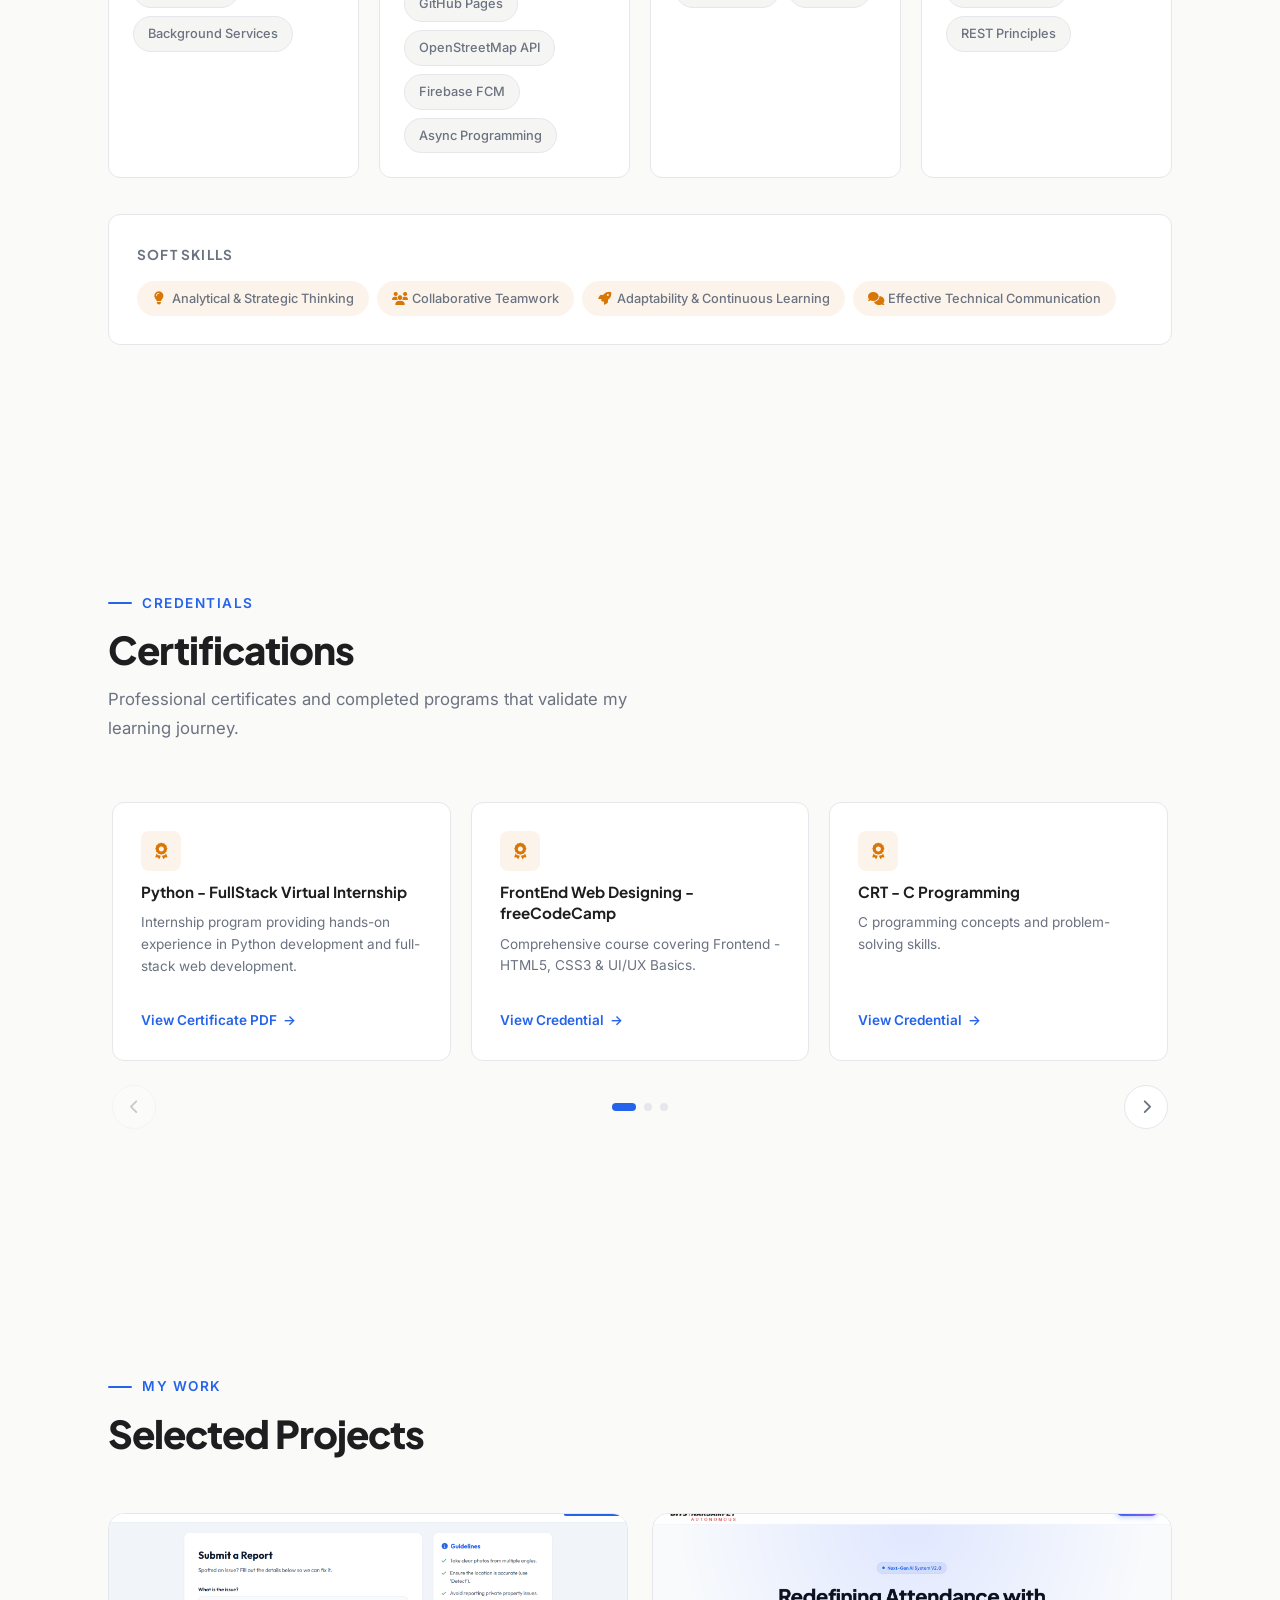
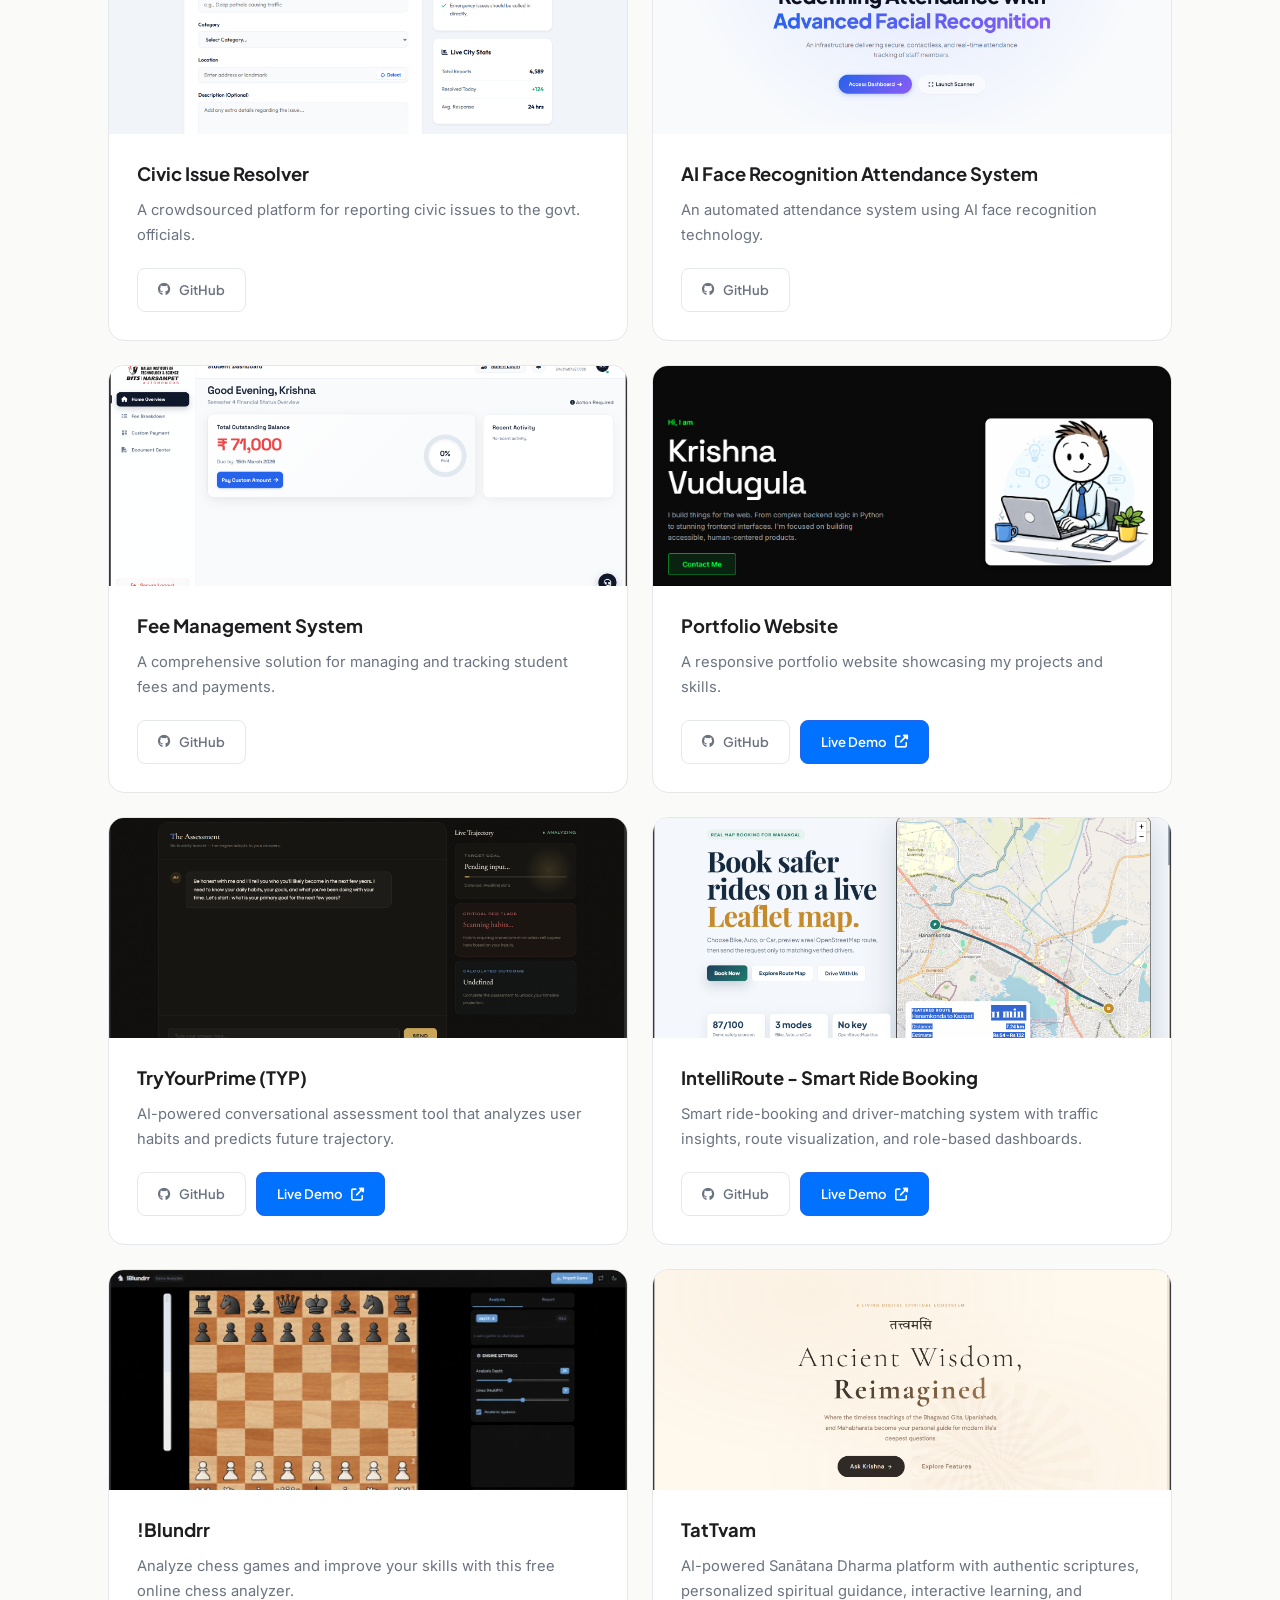
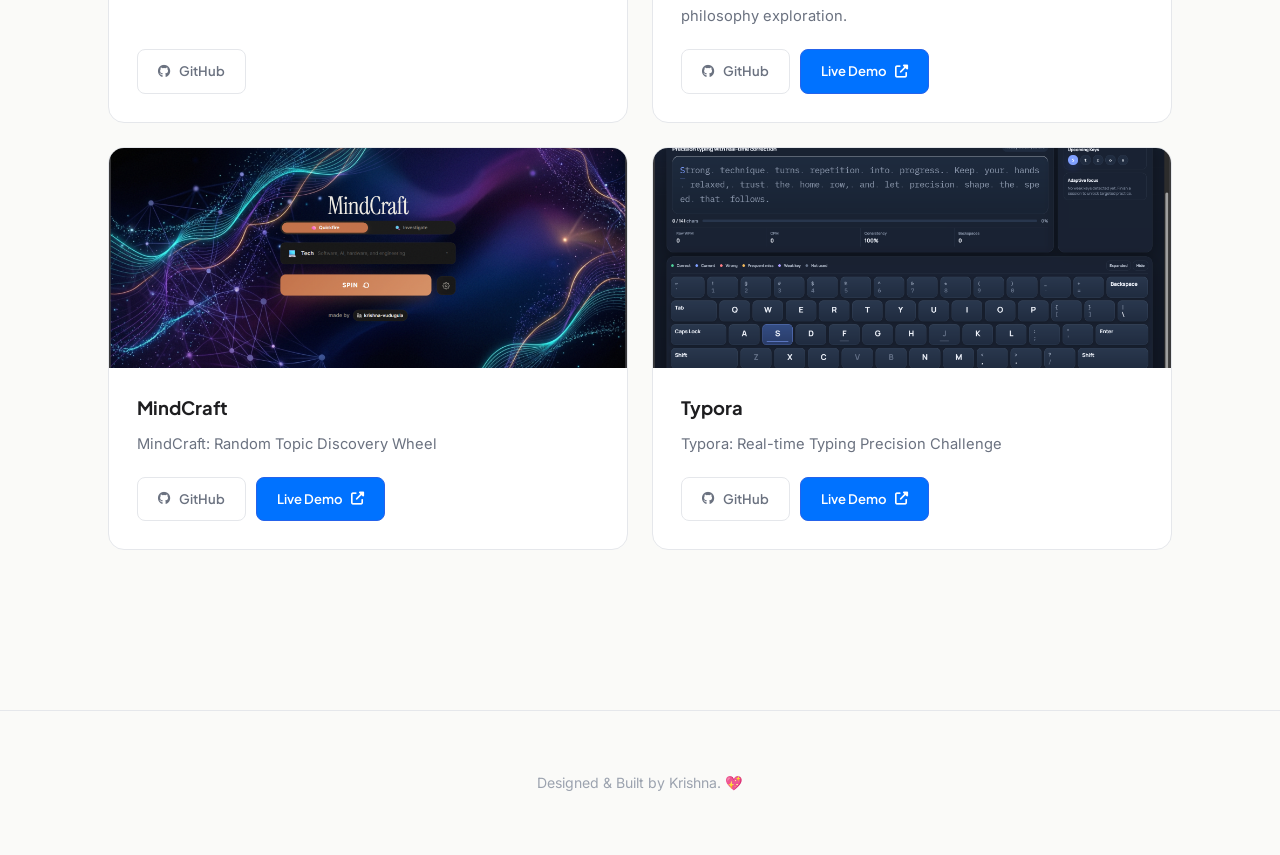
==== commit 230f39e2: "13-09-2026" ====
--- a/portfolio.html
+++ b/portfolio.html
@@ -724,6 +724,74 @@
         document.getElementById('cert-next').disabled = currentPage === totalPages - 1;
     }
 
+    let dragStartX = 0;
+    let dragDistance = 0;
+    let isDragging = false;
+    let dragMoved = false;
+
+    const certTrack = document.getElementById('cert-track');
+
+    certTrack.addEventListener('pointerdown', (event) => {
+        if (event.button !== 0) return;
+
+        dragStartX = event.clientX;
+        dragDistance = 0;
+        dragMoved = false;
+        isDragging = true;
+        certTrack.classList.add('is-dragging');
+        certTrack.setPointerCapture(event.pointerId);
+    });
+
+    certTrack.addEventListener('pointermove', (event) => {
+        if (!isDragging) return;
+
+        dragDistance = event.clientX - dragStartX;
+        if (Math.abs(dragDistance) > 6) dragMoved = true;
+        certTrack.style.transform = `translateX(calc(-${currentPage * 100}% + ${dragDistance}px))`;
+    });
+
+    function finishCertDrag() {
+        if (!isDragging) return;
+
+        isDragging = false;
+        certTrack.classList.remove('is-dragging');
+
+        if (Math.abs(dragDistance) > 50) {
+            const direction = dragDistance < 0 ? 1 : -1;
+            const nextPage = currentPage + direction;
+            if (nextPage >= 0 && nextPage < totalPages) {
+                goToPage(nextPage);
+                return;
+            }
+        }
+
+        updateCarousel();
+    }
+
+    certTrack.addEventListener('pointerup', finishCertDrag);
+    certTrack.addEventListener('pointercancel', finishCertDrag);
+    certTrack.addEventListener('click', (event) => {
+        if (!dragMoved) return;
+
+        event.preventDefault();
+        event.stopPropagation();
+        dragMoved = false;
+    });
+
+    document.getElementById('cert-carousel').addEventListener('wheel', (event) => {
+        const wheelDistance = Math.abs(event.deltaX) > Math.abs(event.deltaY)
+            ? event.deltaX
+            : event.deltaY;
+        if (Math.abs(wheelDistance) < 10) return;
+
+        const direction = wheelDistance > 0 ? 1 : -1;
+        const nextPage = currentPage + direction;
+        if (nextPage < 0 || nextPage >= totalPages) return;
+
+        event.preventDefault();
+        goToPage(nextPage);
+    }, { passive: false });
+
     document.getElementById('cert-prev').addEventListener('click', () => {
         if (currentPage > 0) goToPage(currentPage - 1);
     });
--- a/styles.css
+++ b/styles.css
@@ -848,6 +848,12 @@
 .cert-carousel-track {
     display: flex;
     transition: transform 0.5s cubic-bezier(0.25, 0.46, 0.45, 0.94);
+    cursor: grab;
+    touch-action: pan-y;
+}
+.cert-carousel-track.is-dragging {
+    cursor: grabbing;
+    transition: none;
 }
 
 .cert-carousel-page {
@@ -929,9 +935,10 @@
 .cert-controls {
     display: flex;
     align-items: center;
-    justify-content: center;
+    justify-content: space-between;
     gap: 16px;
-    margin-top: 36px;
+    margin-top: 20px;
+    padding: 0 4px;
 }
 
 .cert-arrow {
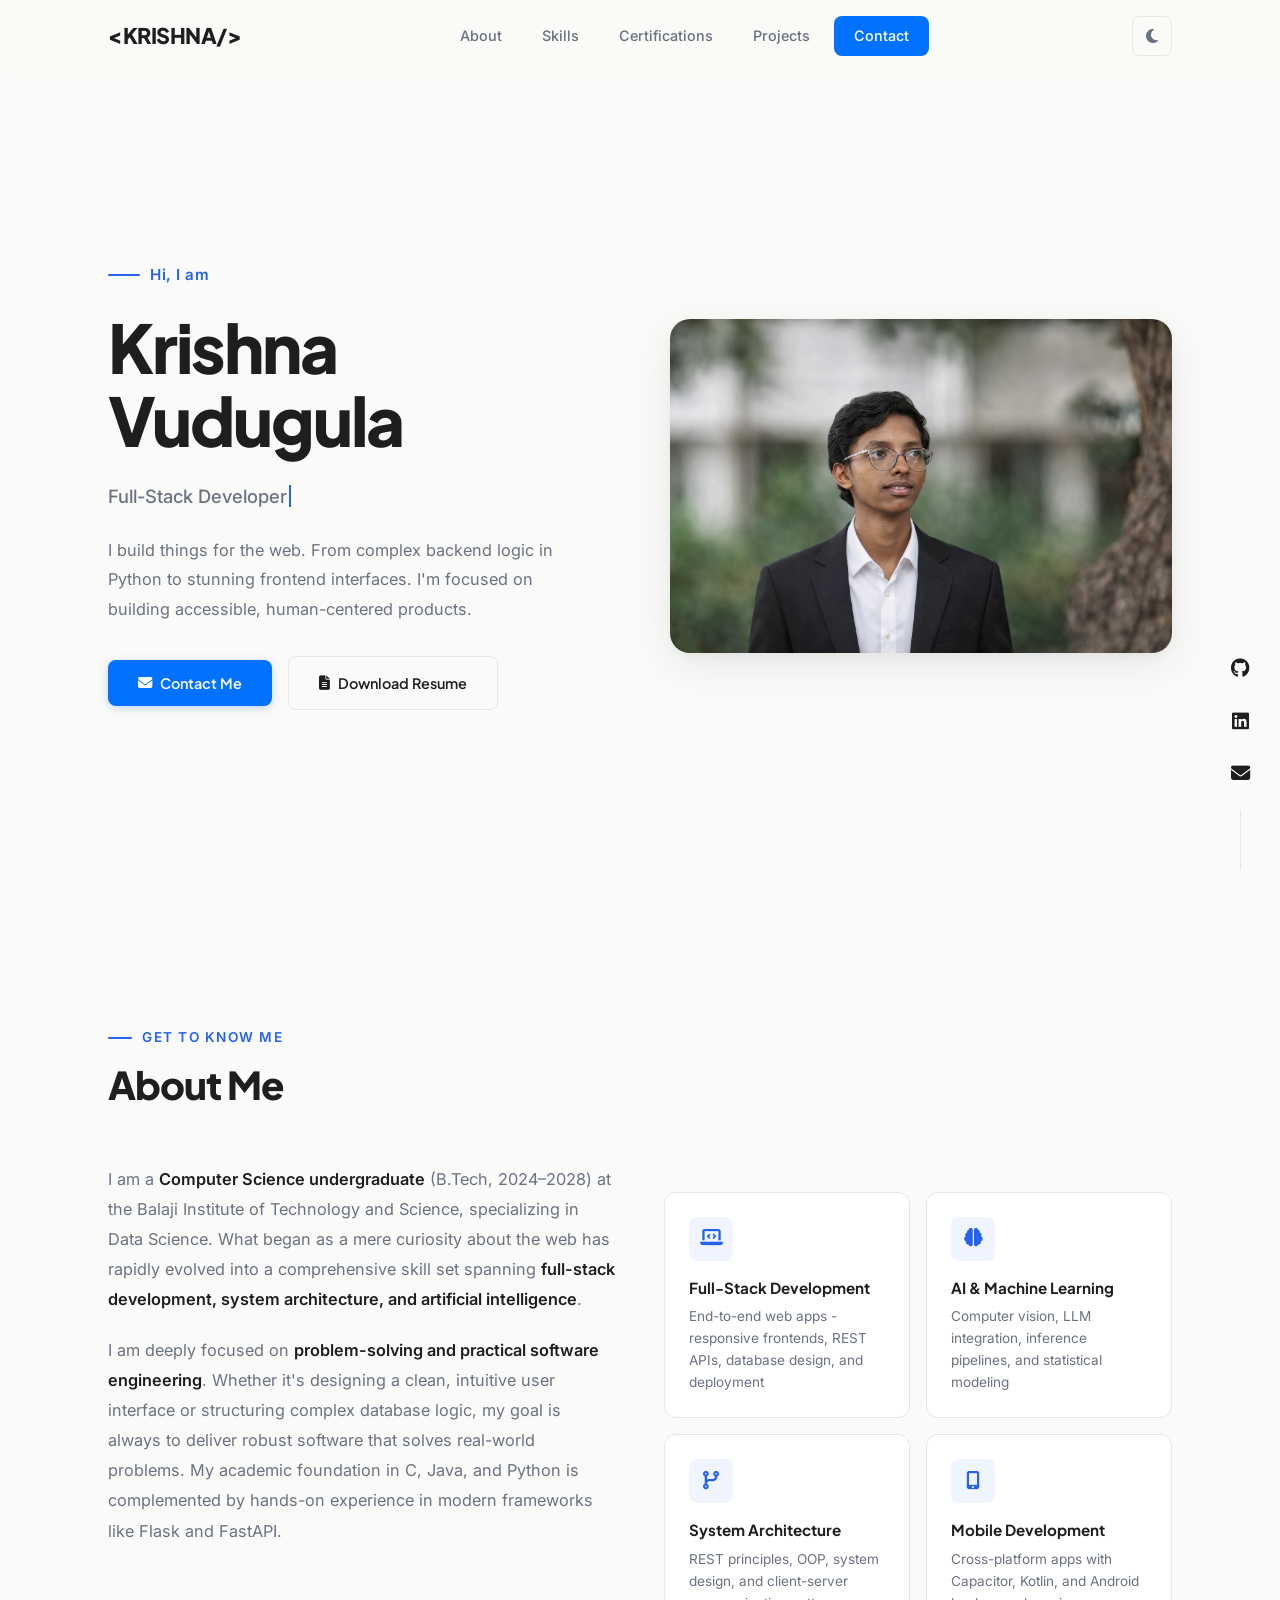
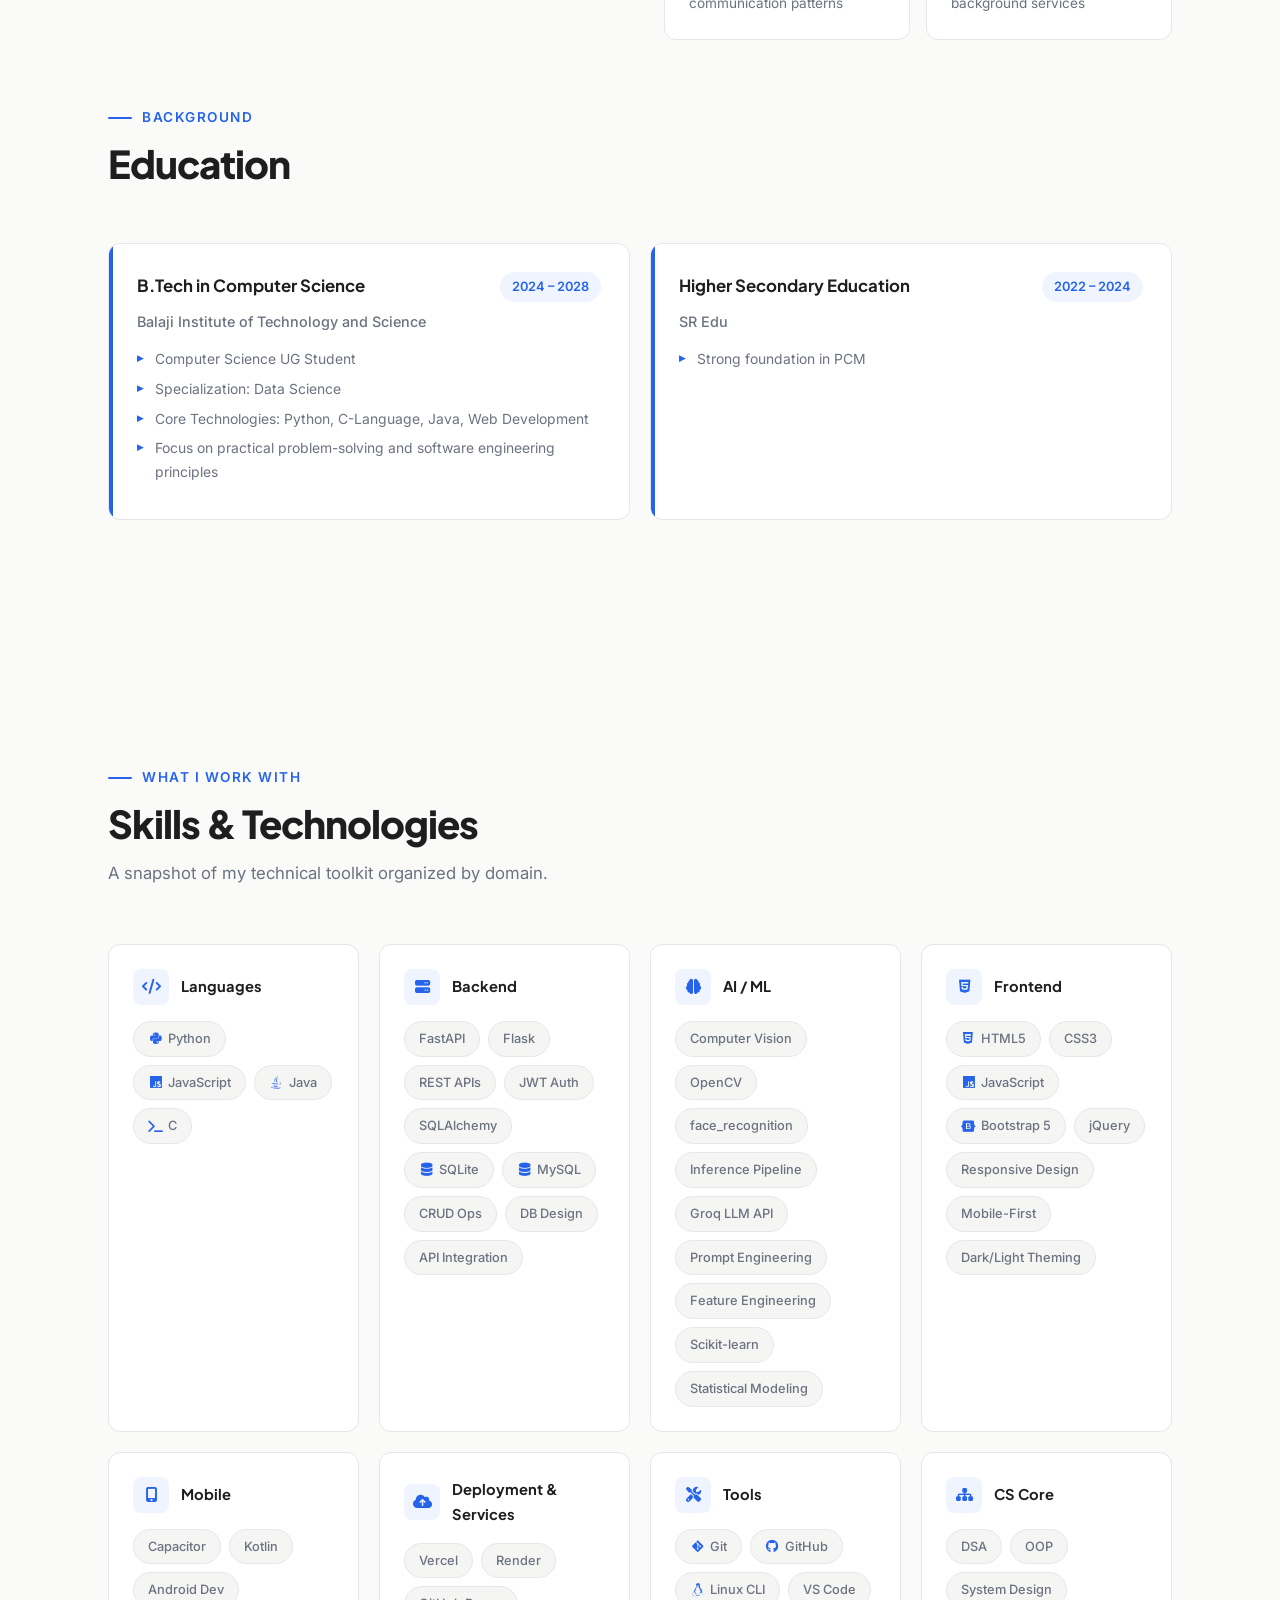
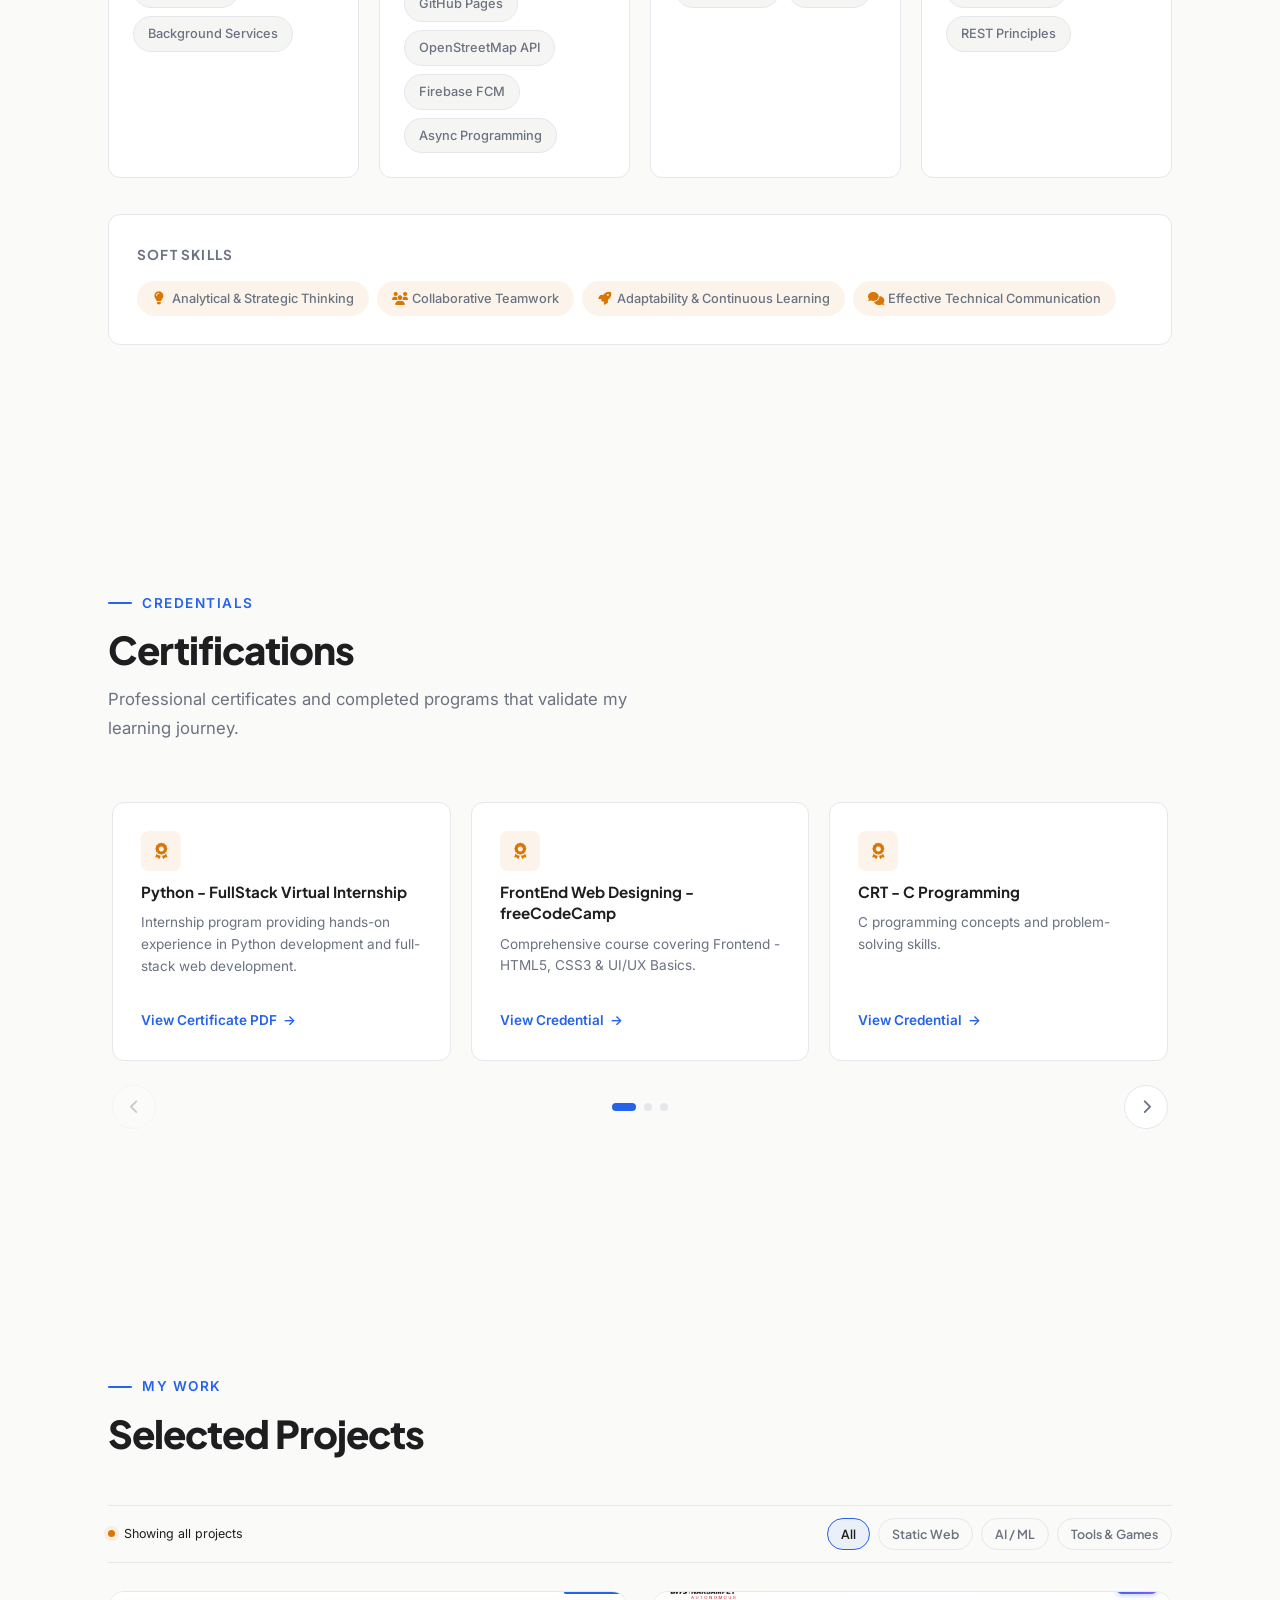
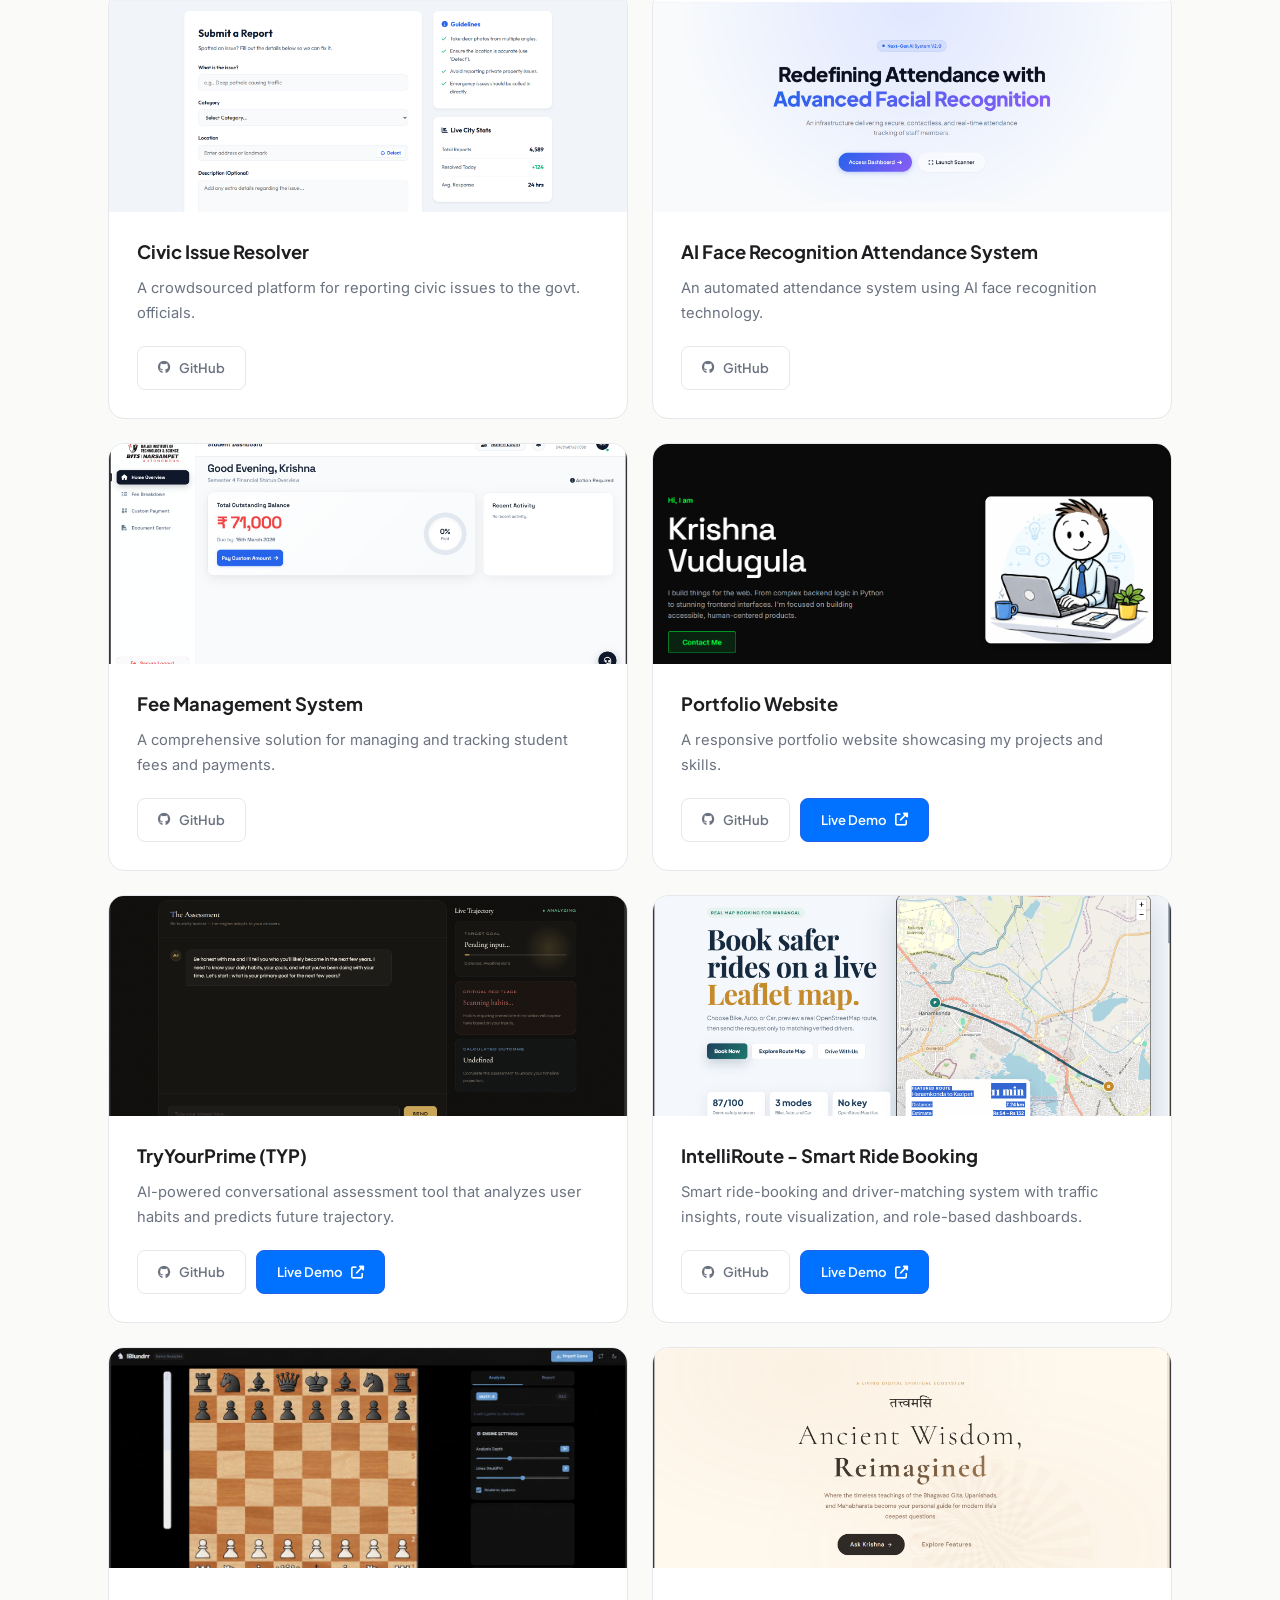
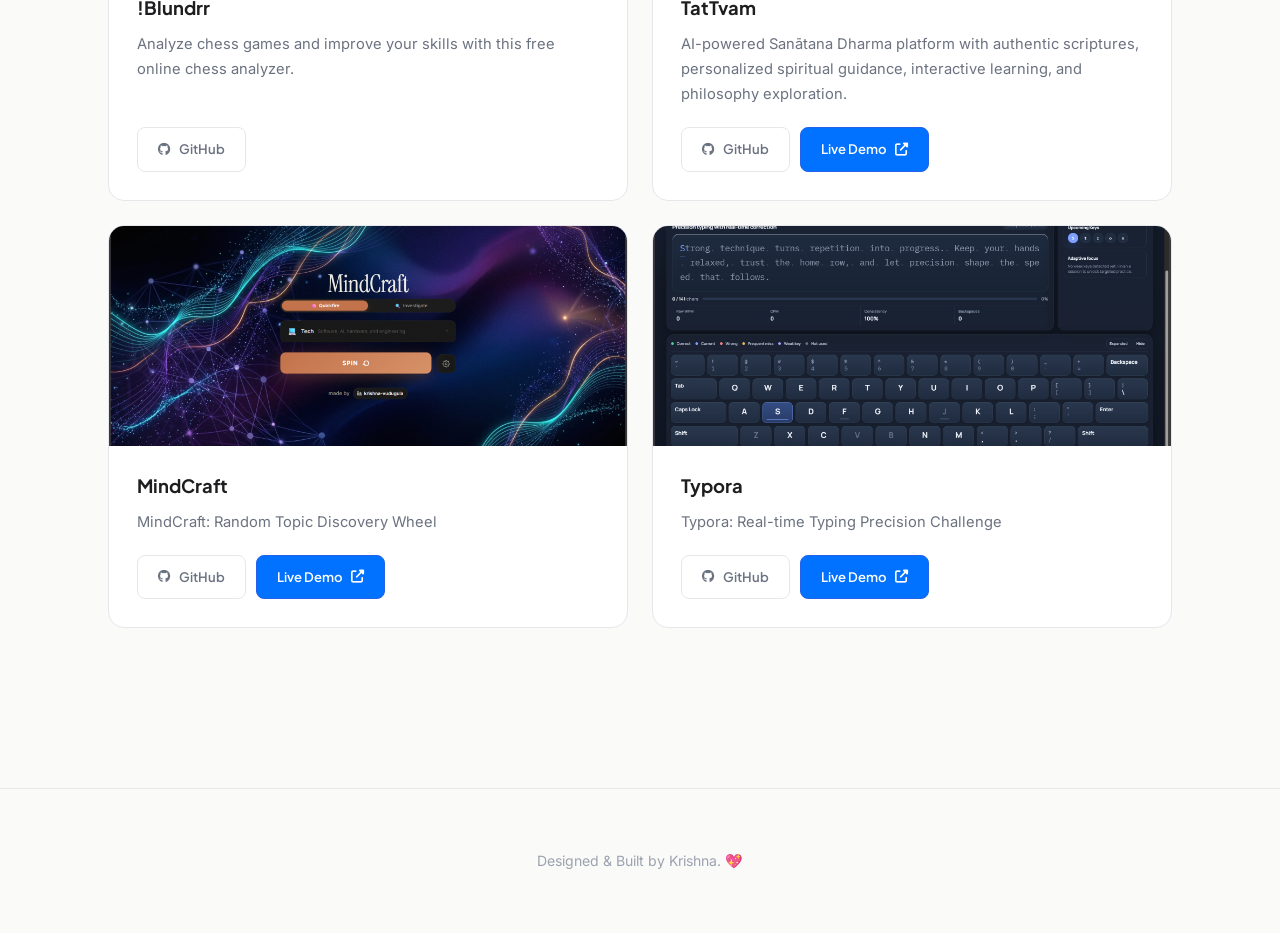
==== commit f1044f4b: "Categorized Projects" ====
--- a/portfolio.html
+++ b/portfolio.html
@@ -342,9 +342,22 @@
                 <h2 class="section-title">Selected Projects</h2>
             </div>
 
+            <div class="project-filter-bar reveal" aria-label="Filter projects by category">
+                <div class="project-filter-intro">
+                    <span class="project-filter-mark"></span>
+                    <span id="project-filter-status">Showing all projects</span>
+                </div>
+                <div class="project-filters" role="group" aria-label="Project categories">
+                    <button class="project-filter active" type="button" data-filter="all" aria-pressed="true">All</button>
+                    <button class="project-filter" type="button" data-filter="static" aria-pressed="false">Static Web</button>
+                    <button class="project-filter" type="button" data-filter="ai" aria-pressed="false">AI / ML</button>
+                    <button class="project-filter" type="button" data-filter="tools" aria-pressed="false">Tools &amp; Games</button>
+                </div>
+            </div>
+
             <div class="projects-grid stagger-children">
                 <!-- Project 1: Civic Issue Resolver -->
-                <div class="project-card reveal" style="--i:0">
+                <div class="project-card reveal" data-category="static" style="--i:0">
                     <div class="project-card-image">
                         <img src="pngs/civic.png" alt="Civic Issue Resolver">
                     </div>
@@ -360,7 +373,7 @@
                 </div>
 
                 <!-- Project 2: AI Face Recognition -->
-                <div class="project-card reveal" style="--i:1">
+                <div class="project-card reveal" data-category="ai" style="--i:1">
                     <div class="project-card-image">
                         <img src="pngs/facerecog.png" alt="AI Face Recognition Employee Attendance System">
                     </div>
@@ -376,7 +389,7 @@
                 </div>
 
                 <!-- Project 3: Fee Management System -->
-                <div class="project-card reveal" style="--i:2">
+                <div class="project-card reveal" data-category="ai" style="--i:2">
                     <div class="project-card-image">
                         <img src="pngs/fee_management.png" alt="Fee Management System">
                     </div>
@@ -392,7 +405,7 @@
                 </div>
 
                 <!-- Project 4: Portfolio Website -->
-                <div class="project-card reveal" style="--i:3">
+                <div class="project-card reveal" data-category="static" style="--i:3">
                     <div class="project-card-image">
                         <img src="pngs/portfolio.png" alt="Portfolio Website">
                     </div>
@@ -411,7 +424,7 @@
                 </div>
 
                 <!-- Project 5: TryYourPrime -->
-                <div class="project-card reveal" style="--i:4">
+                <div class="project-card reveal" data-category="ai" style="--i:4">
                     <div class="project-card-image">
                         <img src="pngs/TryYourPrime.png" alt="TryYourPrime">
                     </div>
@@ -430,7 +443,7 @@
                 </div>
 
                 <!-- Project 6: IntelliRoute -->
-                <div class="project-card reveal" style="--i:5">
+                <div class="project-card reveal" data-category="ai" style="--i:5">
                     <div class="project-card-image">
                         <img src="pngs/IntelliRoute.png" alt="IntelliRoute">
                     </div>
@@ -448,7 +461,7 @@
                     </div>
                 </div>
 
-                <div class="project-card reveal" style="--i:5">
+                <div class="project-card reveal" data-category="tools" style="--i:5">
                     <div class="project-card-image">
                         <img src="pngs/chess_analyser.jpg" alt="Free Chess Analyser">
                     </div>
@@ -464,7 +477,7 @@
                 </div>
 
                 
-                <div class="project-card reveal" style="--i:5">
+                <div class="project-card reveal" data-category="static" style="--i:5">
                     <div class="project-card-image">
                         <img src="pngs/TatTvam.png" alt="TatTvam">
                     </div>
@@ -482,7 +495,7 @@
                     </div>
                 </div>
 
-                <div class="project-card reveal" style="--i:5">
+                <div class="project-card reveal" data-category="tools" style="--i:5">
                     <div class="project-card-image">
                         <img src="pngs/Mindcraft.png" alt="MindCraft">
                     </div>
@@ -500,7 +513,7 @@
                     </div>
                 </div>
 
-                <div class="project-card reveal" style="--i:5">
+                <div class="project-card reveal" data-category="tools" style="--i:5">
                     <div class="project-card-image">
                         <img src="pngs/Typora.png" alt="Typora">
                     </div>
@@ -882,6 +895,38 @@
     document.querySelectorAll('.reveal').forEach(el => revealObserver.observe(el));
 
     /* ==================================================================
+       PROJECT FILTERS
+    ================================================================== */
+    const projectCards = document.querySelectorAll('.project-card');
+    const projectFilters = document.querySelectorAll('.project-filter');
+    const projectFilterStatus = document.getElementById('project-filter-status');
+
+    projectFilters.forEach(filterButton => {
+        filterButton.addEventListener('click', () => {
+            const selectedFilter = filterButton.dataset.filter;
+            let visibleProjects = 0;
+
+            projectFilters.forEach(button => {
+                const isActive = button === filterButton;
+                button.classList.toggle('active', isActive);
+                button.setAttribute('aria-pressed', isActive ? 'true' : 'false');
+            });
+
+            projectCards.forEach(card => {
+                const shouldShow = selectedFilter === 'all' || card.dataset.category === selectedFilter;
+                card.classList.toggle('is-hidden', !shouldShow);
+                card.classList.toggle('is-filtered-in', shouldShow);
+                if (shouldShow) visibleProjects++;
+            });
+
+            const filterLabel = filterButton.textContent.trim();
+            projectFilterStatus.textContent = selectedFilter === 'all'
+                ? 'Showing all projects'
+                : `${visibleProjects} ${filterLabel} project${visibleProjects === 1 ? '' : 's'}`;
+        });
+    });
+
+    /* ==================================================================
        HERO TYPING ANIMATION
     ================================================================== */
     const taglines = [
--- a/styles.css
+++ b/styles.css
@@ -986,6 +986,61 @@
 /* ========================================================================
    PROJECTS SECTION
    ======================================================================== */
+.project-filter-bar {
+    display: flex;
+    align-items: center;
+    justify-content: space-between;
+    gap: 24px;
+    margin: -8px 0 28px;
+    padding: 12px 0;
+    border-top: 1px solid var(--border);
+    border-bottom: 1px solid var(--border);
+}
+
+.project-filter-intro {
+    display: inline-flex;
+    align-items: center;
+    gap: 9px;
+    color: var(--text-muted);
+    font-size: 0.78rem;
+    white-space: nowrap;
+}
+
+.project-filter-mark {
+    width: 7px;
+    height: 7px;
+    border-radius: 50%;
+    background: var(--accent);
+    box-shadow: 0 0 0 4px var(--accent-soft);
+}
+
+.project-filters {
+    display: flex;
+    flex-wrap: wrap;
+    justify-content: flex-end;
+    gap: 8px;
+}
+
+.project-filter {
+    padding: 7px 13px;
+    border: 1px solid var(--border);
+    border-radius: var(--radius-pill);
+    background: transparent;
+    color: var(--text-secondary);
+    font-family: var(--font-heading);
+    font-size: 0.78rem;
+    font-weight: 600;
+    cursor: pointer;
+    transition: all var(--transition-fast);
+}
+
+.project-filter:hover,
+.project-filter.active {
+    border-color: var(--primary);
+    background: var(--primary-soft);
+    color: var(--text);
+}
+
 .projects-grid {
     display: grid;
     grid-template-columns: repeat(2, 1fr);
@@ -1000,6 +1055,17 @@
     display: flex;
     flex-direction: column;
     transition: all var(--transition-base);
+}
+.project-card.is-hidden {
+    display: none;
+}
+.project-card.is-filtered-in {
+    animation: project-card-in 0.35s ease both;
+}
+
+@keyframes project-card-in {
+    from { opacity: 0; transform: translateY(10px); }
+    to { opacity: 1; transform: translateY(0); }
 }
 .project-card:hover {
     border-color: var(--border-hover);
@@ -1448,6 +1514,15 @@
         grid-template-columns: 1fr;
     }
 
+    .project-filter-bar {
+        align-items: flex-start;
+        flex-direction: column;
+        gap: 12px;
+    }
+    .project-filters {
+        justify-content: flex-start;
+    }
+
     .project-card-image { height: 180px; }
 
     .section-header { margin-bottom: 36px; }
